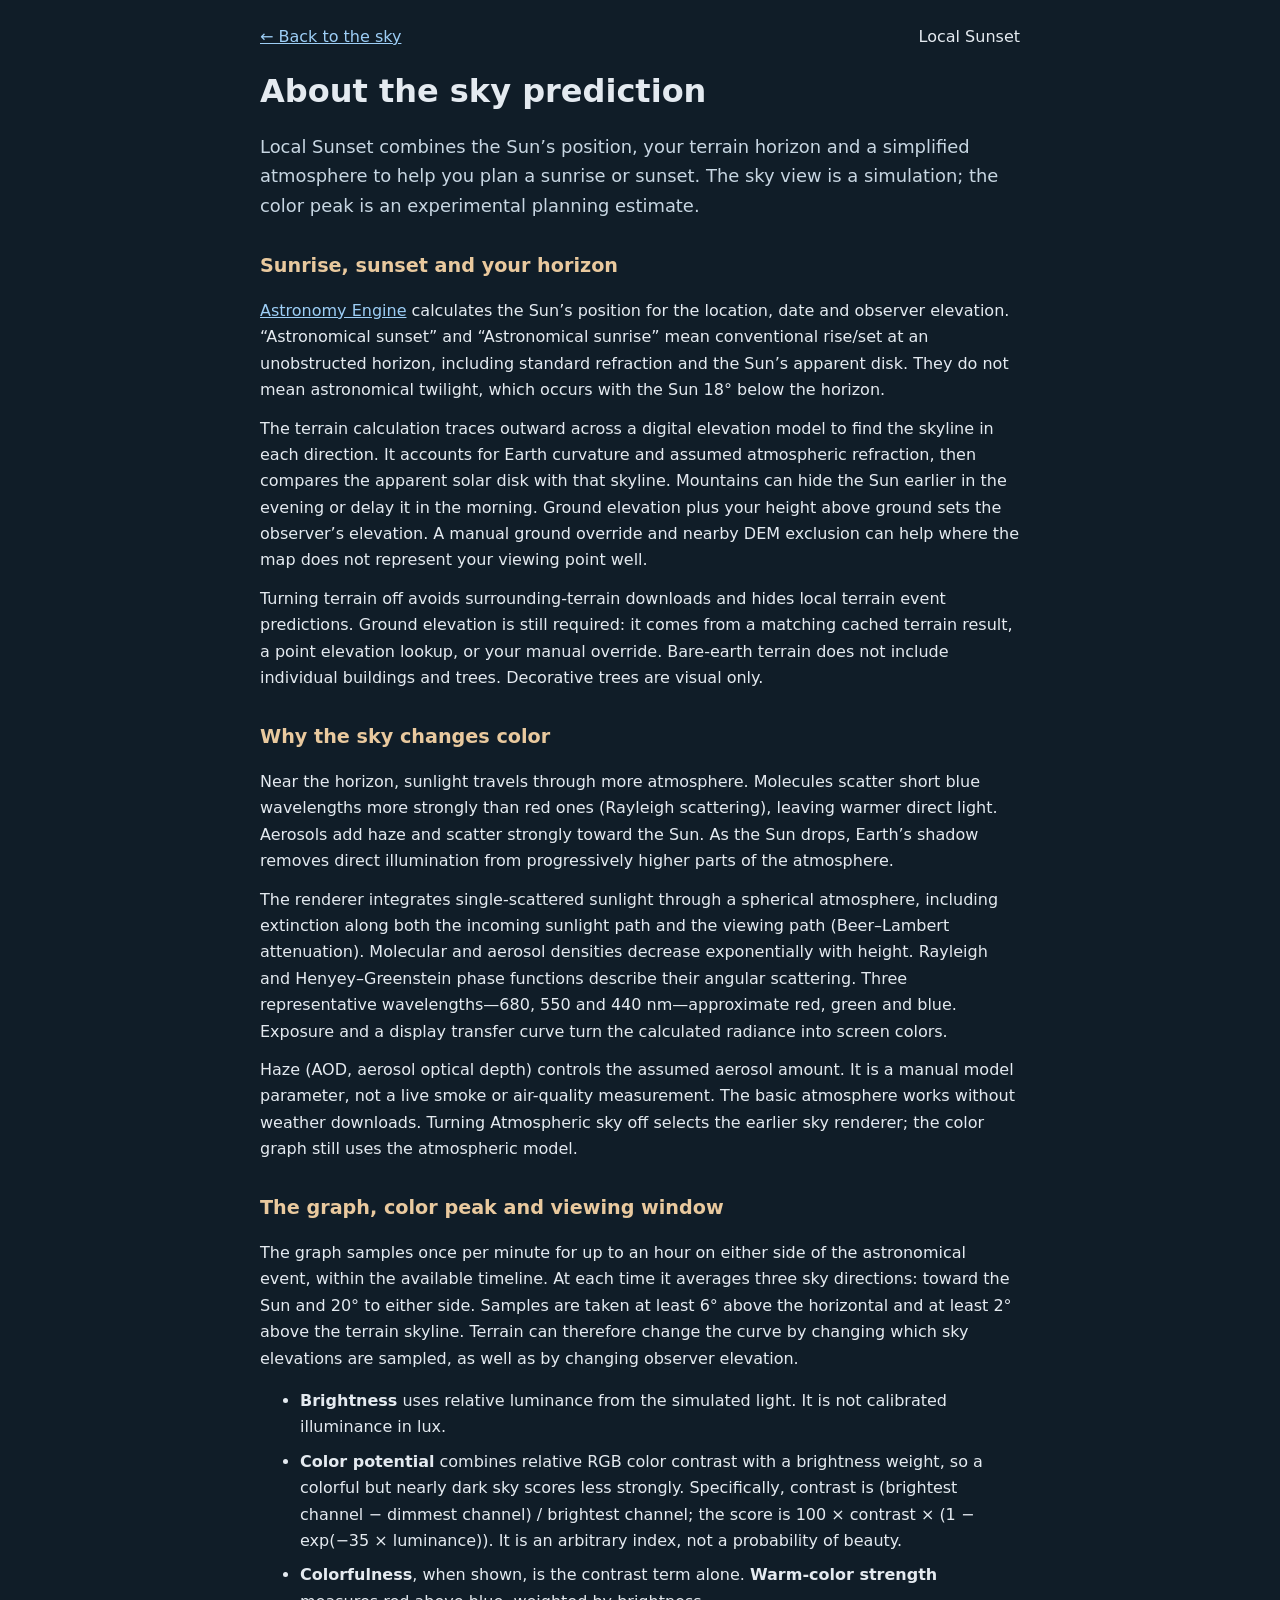
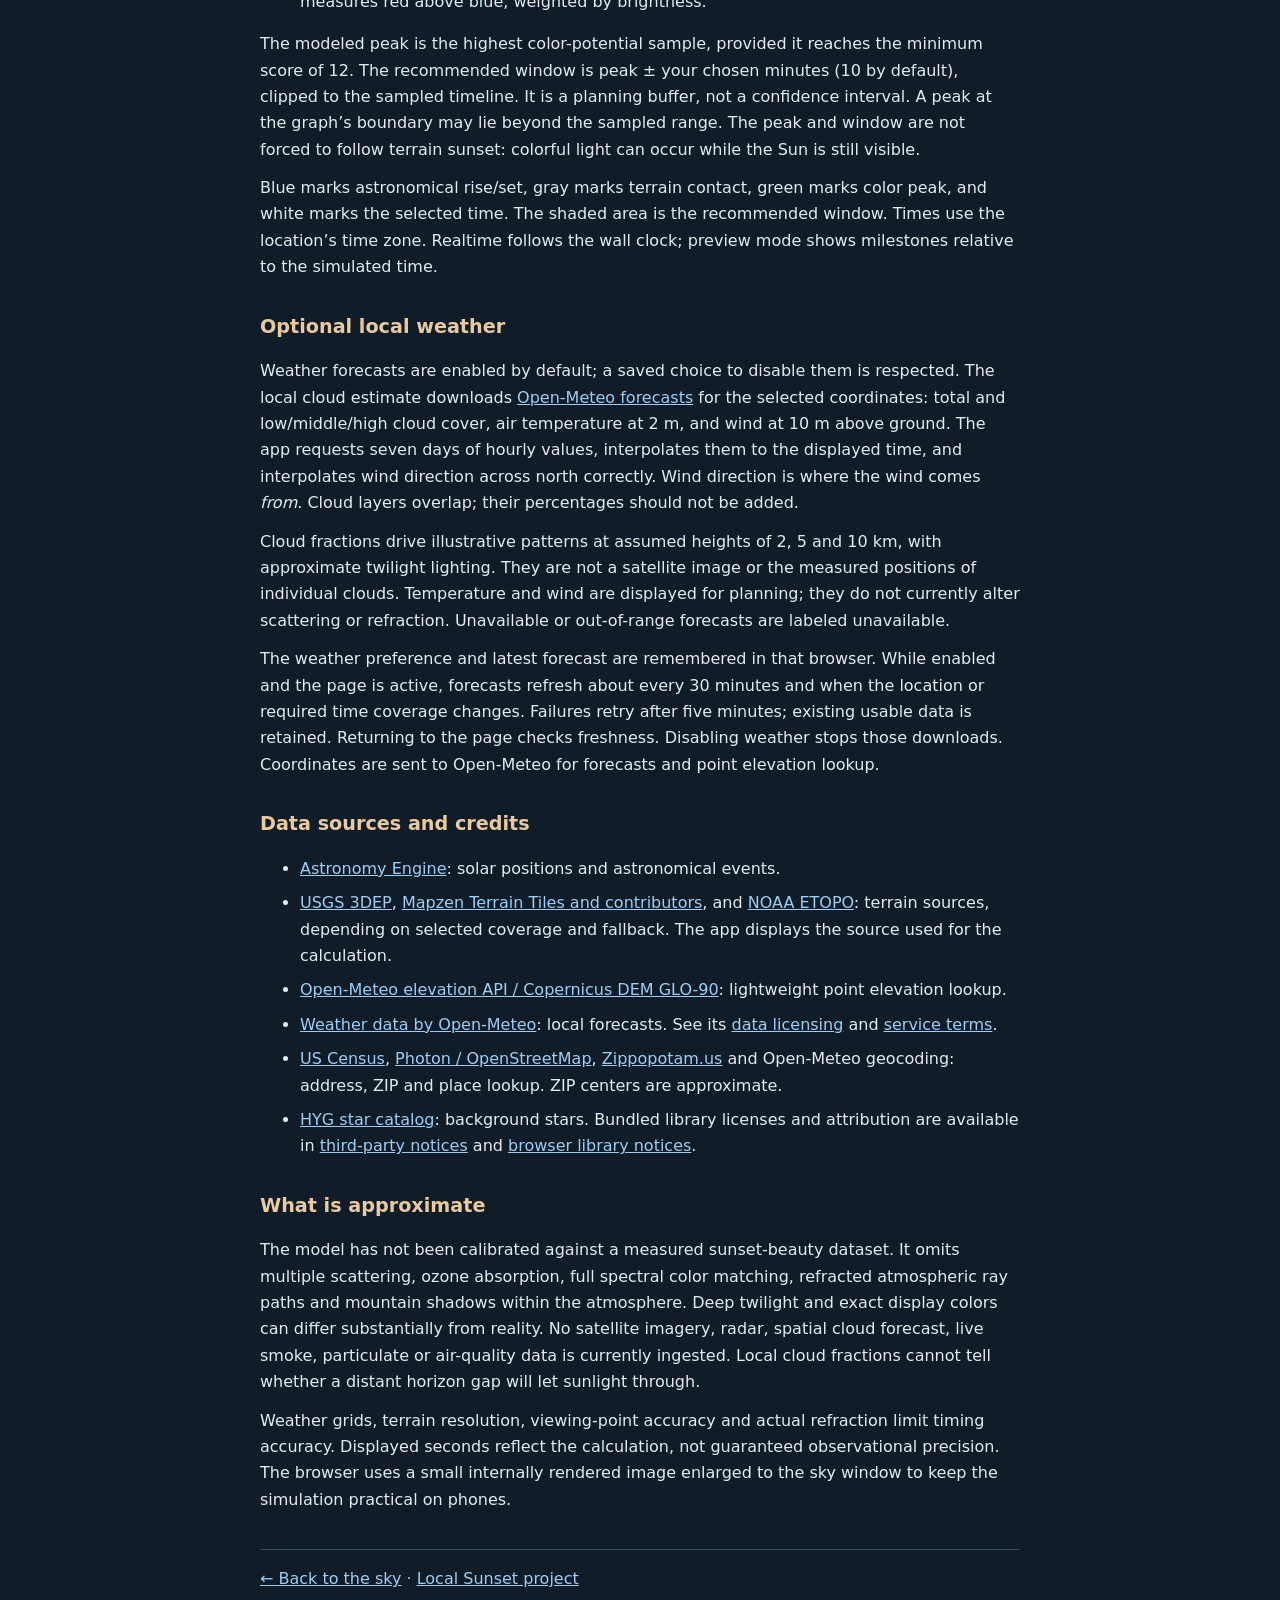
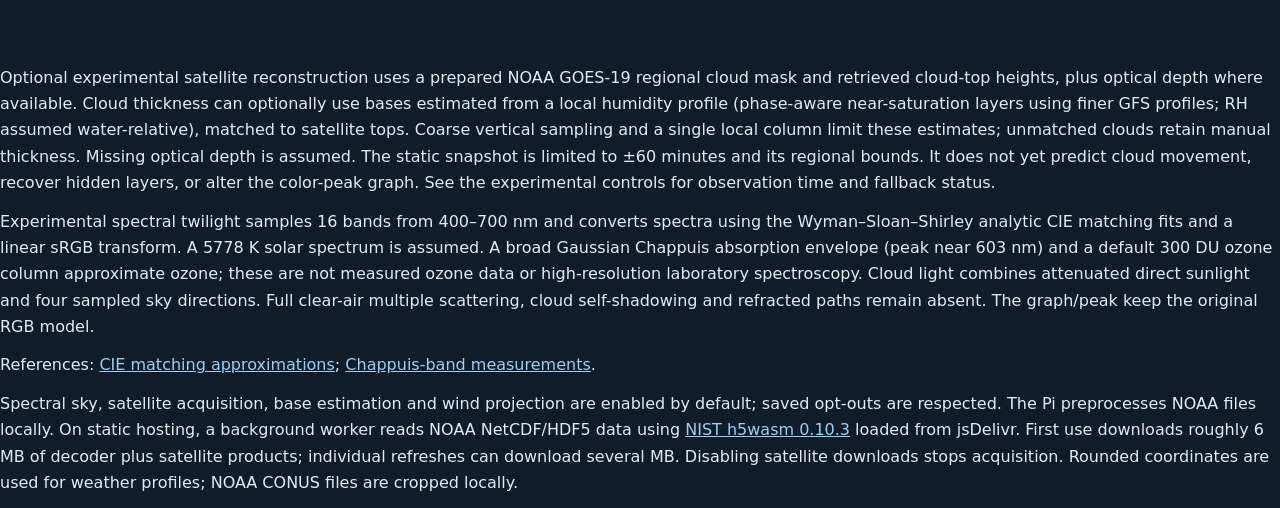
==== prototypes/atmosphere/about.html @ 061f5c93 "Enable spectral satellite sky with automatic data refresh and wind projection" ====
<!doctype html>
<html lang="en"><head><meta charset="utf-8"><meta name="viewport" content="width=device-width,initial-scale=1"><title>About · Local Sunset</title>
<style>:root{color-scheme:dark}body{margin:0;background:#101d28;color:#e4eaf0;font:16px/1.65 system-ui,sans-serif}main{max-width:760px;margin:auto;padding:24px 22px 60px}a{color:#9dcef6}h1{line-height:1.2;font-size:2rem}h2{font-size:1.2rem;margin-top:30px;color:#e9c99e}p{margin:12px 0}.intro{font-size:1.12rem;color:#c7d6e2}nav{display:flex;justify-content:space-between;gap:20px}li{margin:8px 0}code{overflow-wrap:anywhere}footer{margin-top:36px;border-top:1px solid #37505f;padding-top:16px;color:#afc1ce}</style></head>
<body><main><nav><a href="./">← Back to the sky</a><span>Local Sunset</span></nav>
<h1>About the sky prediction</h1>
<p class="intro">Local Sunset combines the Sun’s position, your terrain horizon and a simplified atmosphere to help you plan a sunrise or sunset. The sky view is a simulation; the color peak is an experimental planning estimate.</p>
<h2>Sunrise, sunset and your horizon</h2>
<p><a href="https://github.com/cosinekitty/astronomy">Astronomy Engine</a> calculates the Sun’s position for the location, date and observer elevation. “Astronomical sunset” and “Astronomical sunrise” mean conventional rise/set at an unobstructed horizon, including standard refraction and the Sun’s apparent disk. They do not mean astronomical twilight, which occurs with the Sun 18° below the horizon.</p>
<p>The terrain calculation traces outward across a digital elevation model to find the skyline in each direction. It accounts for Earth curvature and assumed atmospheric refraction, then compares the apparent solar disk with that skyline. Mountains can hide the Sun earlier in the evening or delay it in the morning. Ground elevation plus your height above ground sets the observer’s elevation. A manual ground override and nearby DEM exclusion can help where the map does not represent your viewing point well.</p>
<p>Turning terrain off avoids surrounding-terrain downloads and hides local terrain event predictions. Ground elevation is still required: it comes from a matching cached terrain result, a point elevation lookup, or your manual override. Bare-earth terrain does not include individual buildings and trees. Decorative trees are visual only.</p>
<h2>Why the sky changes color</h2>
<p>Near the horizon, sunlight travels through more atmosphere. Molecules scatter short blue wavelengths more strongly than red ones (Rayleigh scattering), leaving warmer direct light. Aerosols add haze and scatter strongly toward the Sun. As the Sun drops, Earth’s shadow removes direct illumination from progressively higher parts of the atmosphere.</p>
<p>The renderer integrates single-scattered sunlight through a spherical atmosphere, including extinction along both the incoming sunlight path and the viewing path (Beer–Lambert attenuation). Molecular and aerosol densities decrease exponentially with height. Rayleigh and Henyey–Greenstein phase functions describe their angular scattering. Three representative wavelengths—680, 550 and 440 nm—approximate red, green and blue. Exposure and a display transfer curve turn the calculated radiance into screen colors.</p>
<p>Haze (AOD, aerosol optical depth) controls the assumed aerosol amount. It is a manual model parameter, not a live smoke or air-quality measurement. The basic atmosphere works without weather downloads. Turning Atmospheric sky off selects the earlier sky renderer; the color graph still uses the atmospheric model.</p>
<h2>The graph, color peak and viewing window</h2>
<p>The graph samples once per minute for up to an hour on either side of the astronomical event, within the available timeline. At each time it averages three sky directions: toward the Sun and 20° to either side. Samples are taken at least 6° above the horizontal and at least 2° above the terrain skyline. Terrain can therefore change the curve by changing which sky elevations are sampled, as well as by changing observer elevation.</p>
<ul><li><strong>Brightness</strong> uses relative luminance from the simulated light. It is not calibrated illuminance in lux.</li><li><strong>Color potential</strong> combines relative RGB color contrast with a brightness weight, so a colorful but nearly dark sky scores less strongly. Specifically, contrast is (brightest channel − dimmest channel) / brightest channel; the score is 100 × contrast × (1 − exp(−35 × luminance)). It is an arbitrary index, not a probability of beauty.</li><li><strong>Colorfulness</strong>, when shown, is the contrast term alone. <strong>Warm-color strength</strong> measures red above blue, weighted by brightness.</li></ul>
<p>The modeled peak is the highest color-potential sample, provided it reaches the minimum score of 12. The recommended window is peak ± your chosen minutes (10 by default), clipped to the sampled timeline. It is a planning buffer, not a confidence interval. A peak at the graph’s boundary may lie beyond the sampled range. The peak and window are not forced to follow terrain sunset: colorful light can occur while the Sun is still visible.</p>
<p>Blue marks astronomical rise/set, gray marks terrain contact, green marks color peak, and white marks the selected time. The shaded area is the recommended window. Times use the location’s time zone. Realtime follows the wall clock; preview mode shows milestones relative to the simulated time.</p>
<h2>Optional local weather</h2>
<p>Weather forecasts are enabled by default; a saved choice to disable them is respected. The local cloud estimate downloads <a href="https://open-meteo.com/en/docs">Open-Meteo forecasts</a> for the selected coordinates: total and low/middle/high cloud cover, air temperature at 2 m, and wind at 10 m above ground. The app requests seven days of hourly values, interpolates them to the displayed time, and interpolates wind direction across north correctly. Wind direction is where the wind comes <em>from</em>. Cloud layers overlap; their percentages should not be added.</p>
<p>Cloud fractions drive illustrative patterns at assumed heights of 2, 5 and 10 km, with approximate twilight lighting. They are not a satellite image or the measured positions of individual clouds. Temperature and wind are displayed for planning; they do not currently alter scattering or refraction. Unavailable or out-of-range forecasts are labeled unavailable.</p>
<p>The weather preference and latest forecast are remembered in that browser. While enabled and the page is active, forecasts refresh about every 30 minutes and when the location or required time coverage changes. Failures retry after five minutes; existing usable data is retained. Returning to the page checks freshness. Disabling weather stops those downloads. Coordinates are sent to Open-Meteo for forecasts and point elevation lookup.</p>
<h2>Data sources and credits</h2>
<ul><li><a href="https://github.com/cosinekitty/astronomy">Astronomy Engine</a>: solar positions and astronomical events.</li><li><a href="https://www.usgs.gov/3d-elevation-program">USGS 3DEP</a>, <a href="https://registry.opendata.aws/terrain-tiles/">Mapzen Terrain Tiles and contributors</a>, and <a href="https://www.ncei.noaa.gov/products/etopo-global-relief-model">NOAA ETOPO</a>: terrain sources, depending on selected coverage and fallback. The app displays the source used for the calculation.</li><li><a href="https://open-meteo.com/en/docs/elevation-api">Open-Meteo elevation API / Copernicus DEM GLO-90</a>: lightweight point elevation lookup.</li><li><a href="https://open-meteo.com/">Weather data by Open-Meteo</a>: local forecasts. See its <a href="https://open-meteo.com/en/licence">data licensing</a> and <a href="https://open-meteo.com/en/terms">service terms</a>.</li><li><a href="https://geocoding.geo.census.gov/">US Census</a>, <a href="https://photon.komoot.io/">Photon / OpenStreetMap</a>, <a href="https://www.zippopotam.us/">Zippopotam.us</a> and Open-Meteo geocoding: address, ZIP and place lookup. ZIP centers are approximate.</li><li><a href="https://github.com/astronexus/HYG-Database">HYG star catalog</a>: background stars. Bundled library licenses and attribution are available in <a href="THIRD-PARTY.md">third-party notices</a> and <a href="BROWSER-THIRD-PARTY.md">browser library notices</a>.</li></ul>
<h2>What is approximate</h2>
<p>The model has not been calibrated against a measured sunset-beauty dataset. It omits multiple scattering, ozone absorption, full spectral color matching, refracted atmospheric ray paths and mountain shadows within the atmosphere. Deep twilight and exact display colors can differ substantially from reality. No satellite imagery, radar, spatial cloud forecast, live smoke, particulate or air-quality data is currently ingested. Local cloud fractions cannot tell whether a distant horizon gap will let sunlight through.</p>
<p>Weather grids, terrain resolution, viewing-point accuracy and actual refraction limit timing accuracy. Displayed seconds reflect the calculation, not guaranteed observational precision. The browser uses a small internally rendered image enlarged to the sky window to keep the simulation practical on phones.</p>
<footer><a href="./">← Back to the sky</a> · <a href="https://github.com/jon0x0/LocalSunset">Local Sunset project</a></footer>
</main><p>Optional experimental satellite reconstruction uses a prepared NOAA GOES-19 regional cloud mask and retrieved cloud-top heights, plus optical depth where available. Cloud thickness can optionally use bases estimated from a local humidity profile (phase-aware near-saturation layers using finer GFS profiles; RH assumed water-relative), matched to satellite tops. Coarse vertical sampling and a single local column limit these estimates; unmatched clouds retain manual thickness. Missing optical depth is assumed. The static snapshot is limited to ±60 minutes and its regional bounds. It does not yet predict cloud movement, recover hidden layers, or alter the color-peak graph. See the experimental controls for observation time and fallback status.</p><p>Experimental spectral twilight samples 16 bands from 400–700 nm and converts spectra using the Wyman–Sloan–Shirley analytic CIE matching fits and a linear sRGB transform. A 5778 K solar spectrum is assumed. A broad Gaussian Chappuis absorption envelope (peak near 603 nm) and a default 300 DU ozone column approximate ozone; these are not measured ozone data or high-resolution laboratory spectroscopy. Cloud light combines attenuated direct sunlight and four sampled sky directions. Full clear-air multiple scattering, cloud self-shadowing and refracted paths remain absent. The graph/peak keep the original RGB model.</p><p>References: <a href="https://jcgt.org/published/0002/02/01/">CIE matching approximations</a>; <a href="https://agupubs.onlinelibrary.wiley.com/doi/10.1029/92GL00780">Chappuis-band measurements</a>.</p><p>Spectral sky, satellite acquisition, base estimation and wind projection are enabled by default; saved opt-outs are respected. The Pi preprocesses NOAA files locally. On static hosting, a background worker reads NOAA NetCDF/HDF5 data using <a href="https://github.com/usnistgov/h5wasm">NIST h5wasm 0.10.3</a> loaded from jsDelivr. First use downloads roughly 6 MB of decoder plus satellite products; individual refreshes can download several MB. Disabling satellite downloads stops acquisition. Rounded coordinates are used for weather profiles; NOAA CONUS files are cropped locally.</p></body></html>
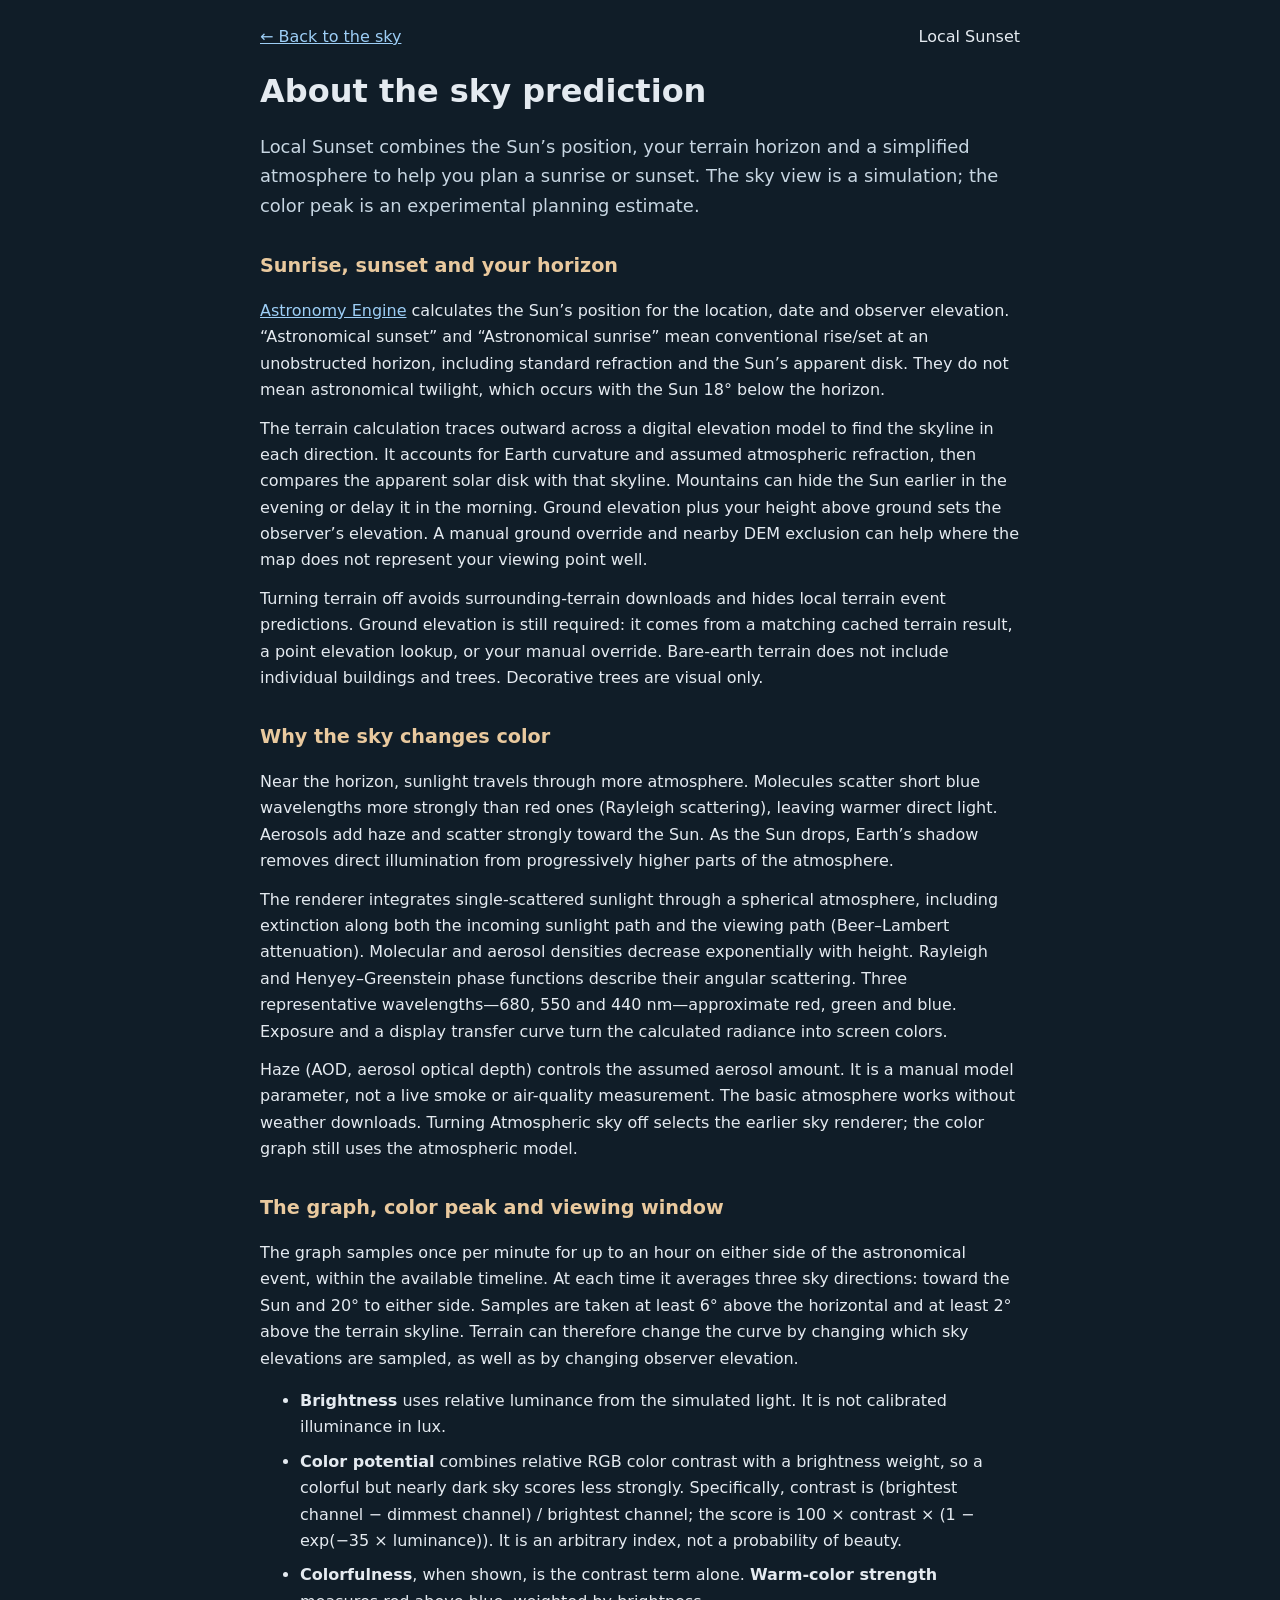
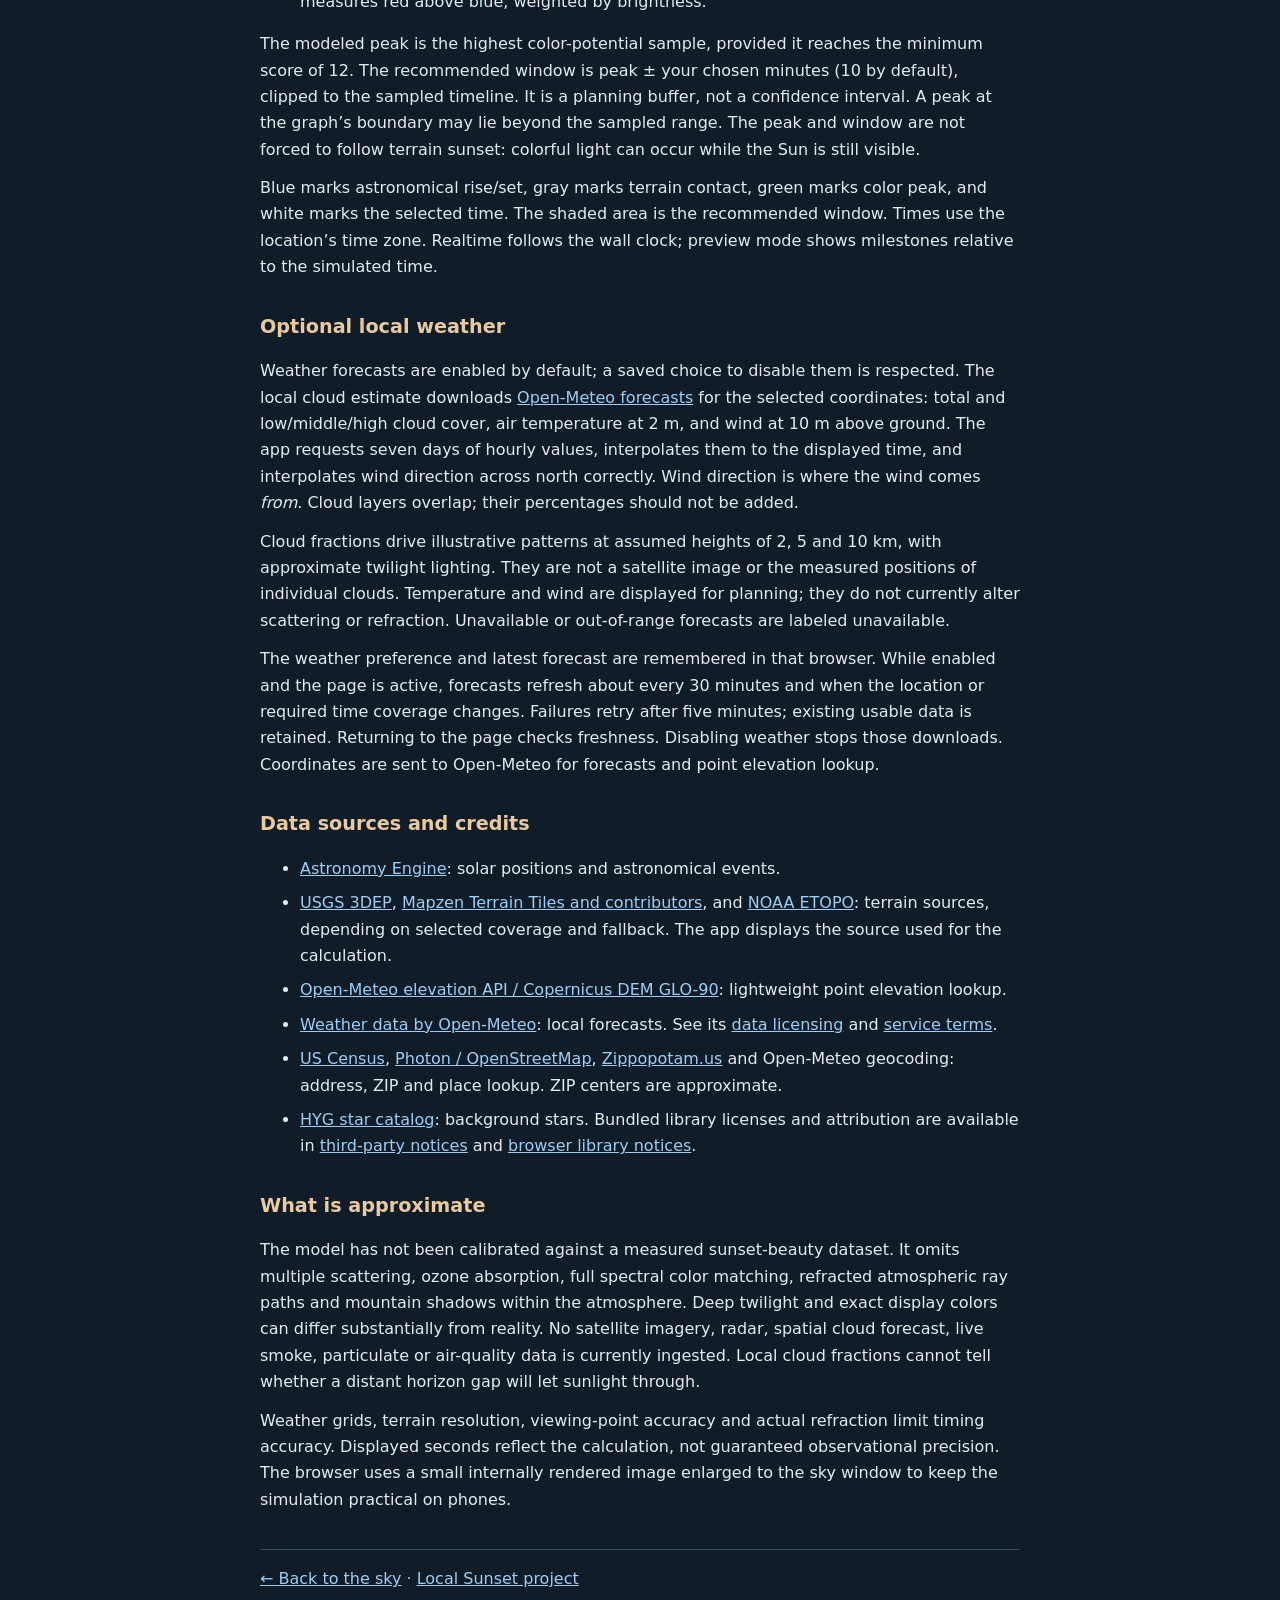
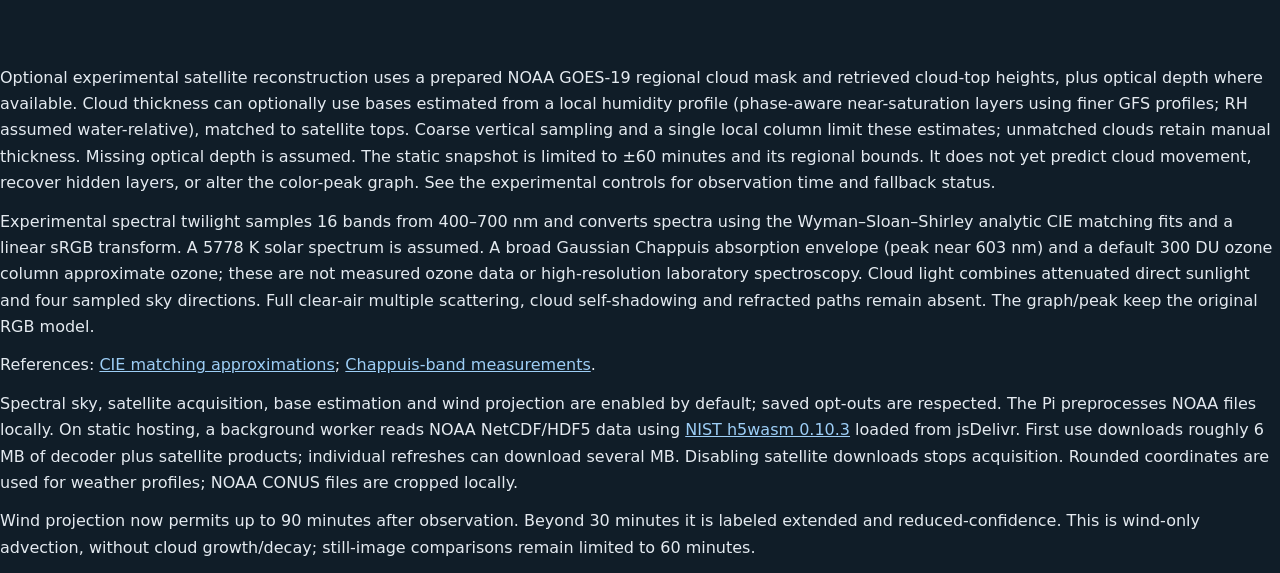
==== commit 5cfa0308: "Extend experimental satellite wind projection to 90 minutes" ====
--- a/prototypes/atmosphere/about.html
+++ b/prototypes/atmosphere/about.html
@@ -27,4 +27,4 @@
 <p>The model has not been calibrated against a measured sunset-beauty dataset. It omits multiple scattering, ozone absorption, full spectral color matching, refracted atmospheric ray paths and mountain shadows within the atmosphere. Deep twilight and exact display colors can differ substantially from reality. No satellite imagery, radar, spatial cloud forecast, live smoke, particulate or air-quality data is currently ingested. Local cloud fractions cannot tell whether a distant horizon gap will let sunlight through.</p>
 <p>Weather grids, terrain resolution, viewing-point accuracy and actual refraction limit timing accuracy. Displayed seconds reflect the calculation, not guaranteed observational precision. The browser uses a small internally rendered image enlarged to the sky window to keep the simulation practical on phones.</p>
 <footer><a href="./">← Back to the sky</a> · <a href="https://github.com/jon0x0/LocalSunset">Local Sunset project</a></footer>
-</main><p>Optional experimental satellite reconstruction uses a prepared NOAA GOES-19 regional cloud mask and retrieved cloud-top heights, plus optical depth where available. Cloud thickness can optionally use bases estimated from a local humidity profile (phase-aware near-saturation layers using finer GFS profiles; RH assumed water-relative), matched to satellite tops. Coarse vertical sampling and a single local column limit these estimates; unmatched clouds retain manual thickness. Missing optical depth is assumed. The static snapshot is limited to ±60 minutes and its regional bounds. It does not yet predict cloud movement, recover hidden layers, or alter the color-peak graph. See the experimental controls for observation time and fallback status.</p><p>Experimental spectral twilight samples 16 bands from 400–700 nm and converts spectra using the Wyman–Sloan–Shirley analytic CIE matching fits and a linear sRGB transform. A 5778 K solar spectrum is assumed. A broad Gaussian Chappuis absorption envelope (peak near 603 nm) and a default 300 DU ozone column approximate ozone; these are not measured ozone data or high-resolution laboratory spectroscopy. Cloud light combines attenuated direct sunlight and four sampled sky directions. Full clear-air multiple scattering, cloud self-shadowing and refracted paths remain absent. The graph/peak keep the original RGB model.</p><p>References: <a href="https://jcgt.org/published/0002/02/01/">CIE matching approximations</a>; <a href="https://agupubs.onlinelibrary.wiley.com/doi/10.1029/92GL00780">Chappuis-band measurements</a>.</p><p>Spectral sky, satellite acquisition, base estimation and wind projection are enabled by default; saved opt-outs are respected. The Pi preprocesses NOAA files locally. On static hosting, a background worker reads NOAA NetCDF/HDF5 data using <a href="https://github.com/usnistgov/h5wasm">NIST h5wasm 0.10.3</a> loaded from jsDelivr. First use downloads roughly 6 MB of decoder plus satellite products; individual refreshes can download several MB. Disabling satellite downloads stops acquisition. Rounded coordinates are used for weather profiles; NOAA CONUS files are cropped locally.</p></body></html>
+</main><p>Optional experimental satellite reconstruction uses a prepared NOAA GOES-19 regional cloud mask and retrieved cloud-top heights, plus optical depth where available. Cloud thickness can optionally use bases estimated from a local humidity profile (phase-aware near-saturation layers using finer GFS profiles; RH assumed water-relative), matched to satellite tops. Coarse vertical sampling and a single local column limit these estimates; unmatched clouds retain manual thickness. Missing optical depth is assumed. The static snapshot is limited to ±60 minutes and its regional bounds. It does not yet predict cloud movement, recover hidden layers, or alter the color-peak graph. See the experimental controls for observation time and fallback status.</p><p>Experimental spectral twilight samples 16 bands from 400–700 nm and converts spectra using the Wyman–Sloan–Shirley analytic CIE matching fits and a linear sRGB transform. A 5778 K solar spectrum is assumed. A broad Gaussian Chappuis absorption envelope (peak near 603 nm) and a default 300 DU ozone column approximate ozone; these are not measured ozone data or high-resolution laboratory spectroscopy. Cloud light combines attenuated direct sunlight and four sampled sky directions. Full clear-air multiple scattering, cloud self-shadowing and refracted paths remain absent. The graph/peak keep the original RGB model.</p><p>References: <a href="https://jcgt.org/published/0002/02/01/">CIE matching approximations</a>; <a href="https://agupubs.onlinelibrary.wiley.com/doi/10.1029/92GL00780">Chappuis-band measurements</a>.</p><p>Spectral sky, satellite acquisition, base estimation and wind projection are enabled by default; saved opt-outs are respected. The Pi preprocesses NOAA files locally. On static hosting, a background worker reads NOAA NetCDF/HDF5 data using <a href="https://github.com/usnistgov/h5wasm">NIST h5wasm 0.10.3</a> loaded from jsDelivr. First use downloads roughly 6 MB of decoder plus satellite products; individual refreshes can download several MB. Disabling satellite downloads stops acquisition. Rounded coordinates are used for weather profiles; NOAA CONUS files are cropped locally.</p><p>Wind projection now permits up to 90 minutes after observation. Beyond 30 minutes it is labeled extended and reduced-confidence. This is wind-only advection, without cloud growth/decay; still-image comparisons remain limited to 60 minutes.</p></body></html>
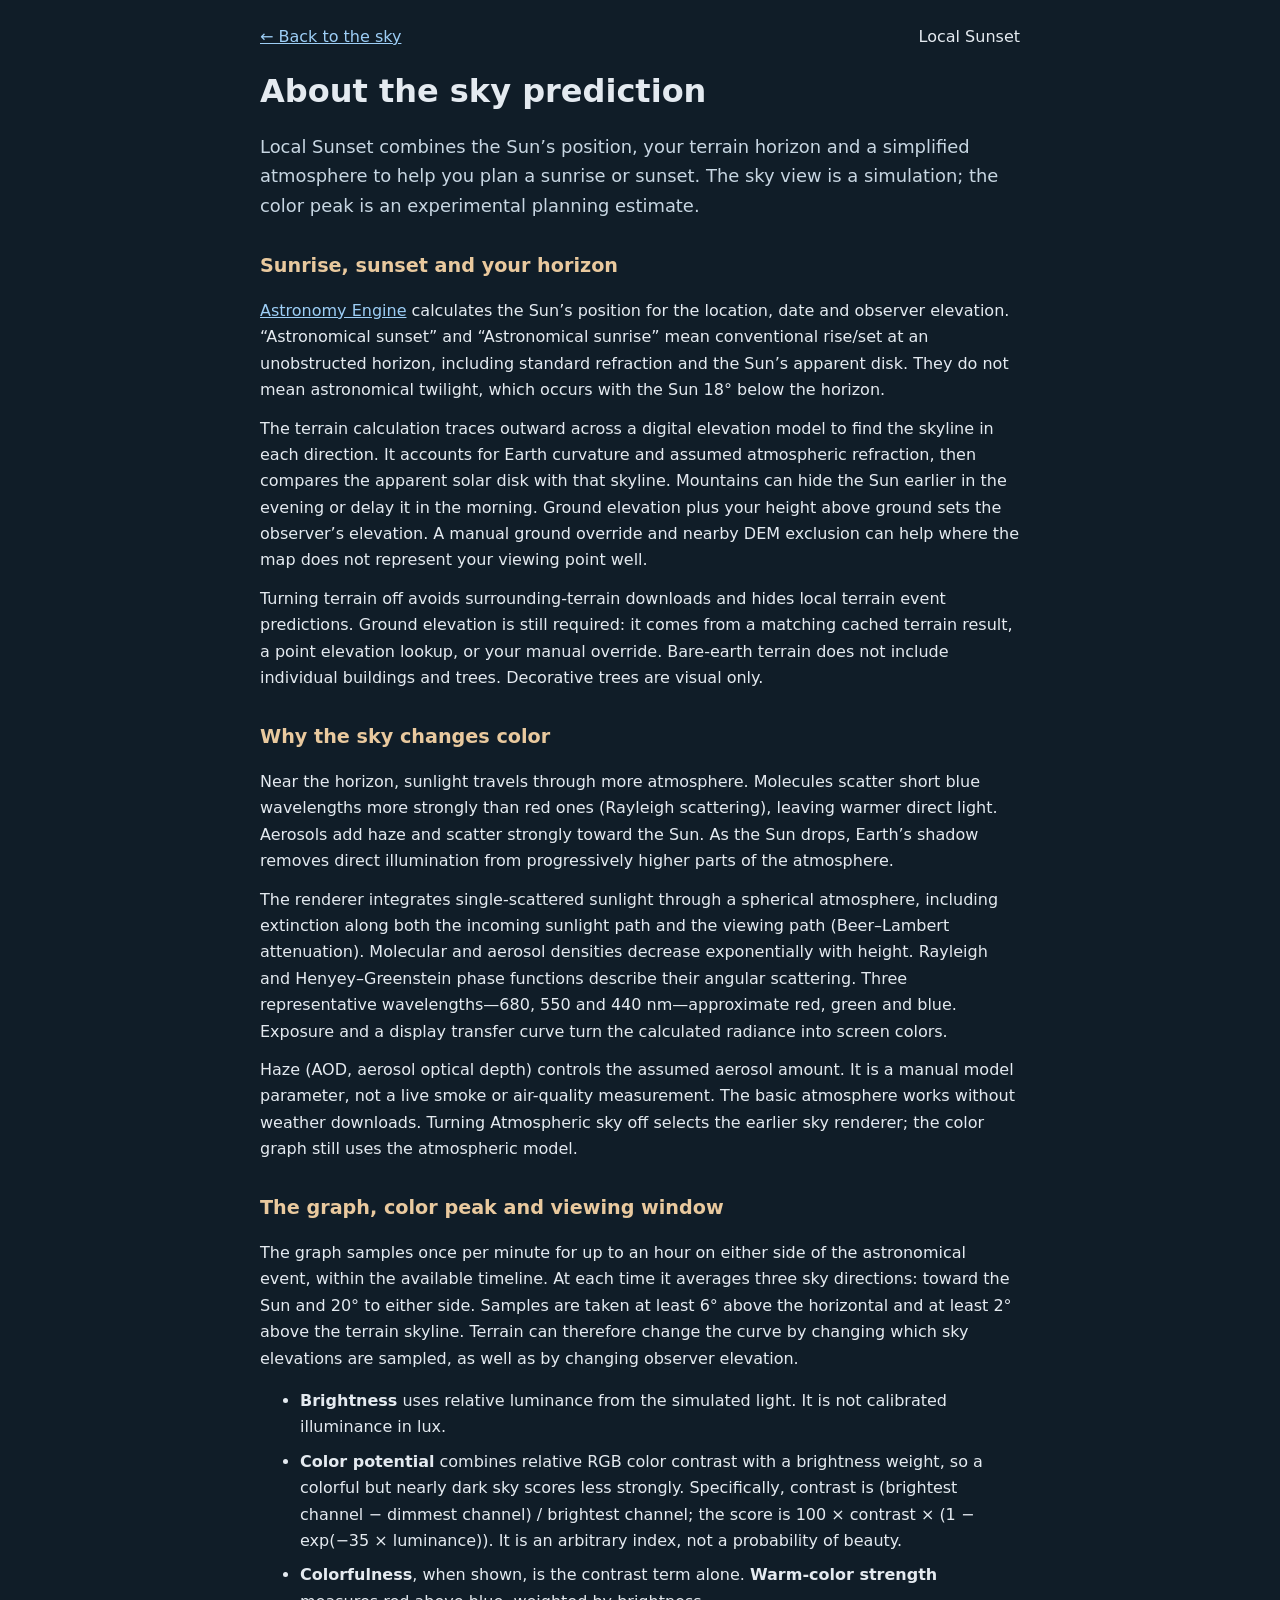
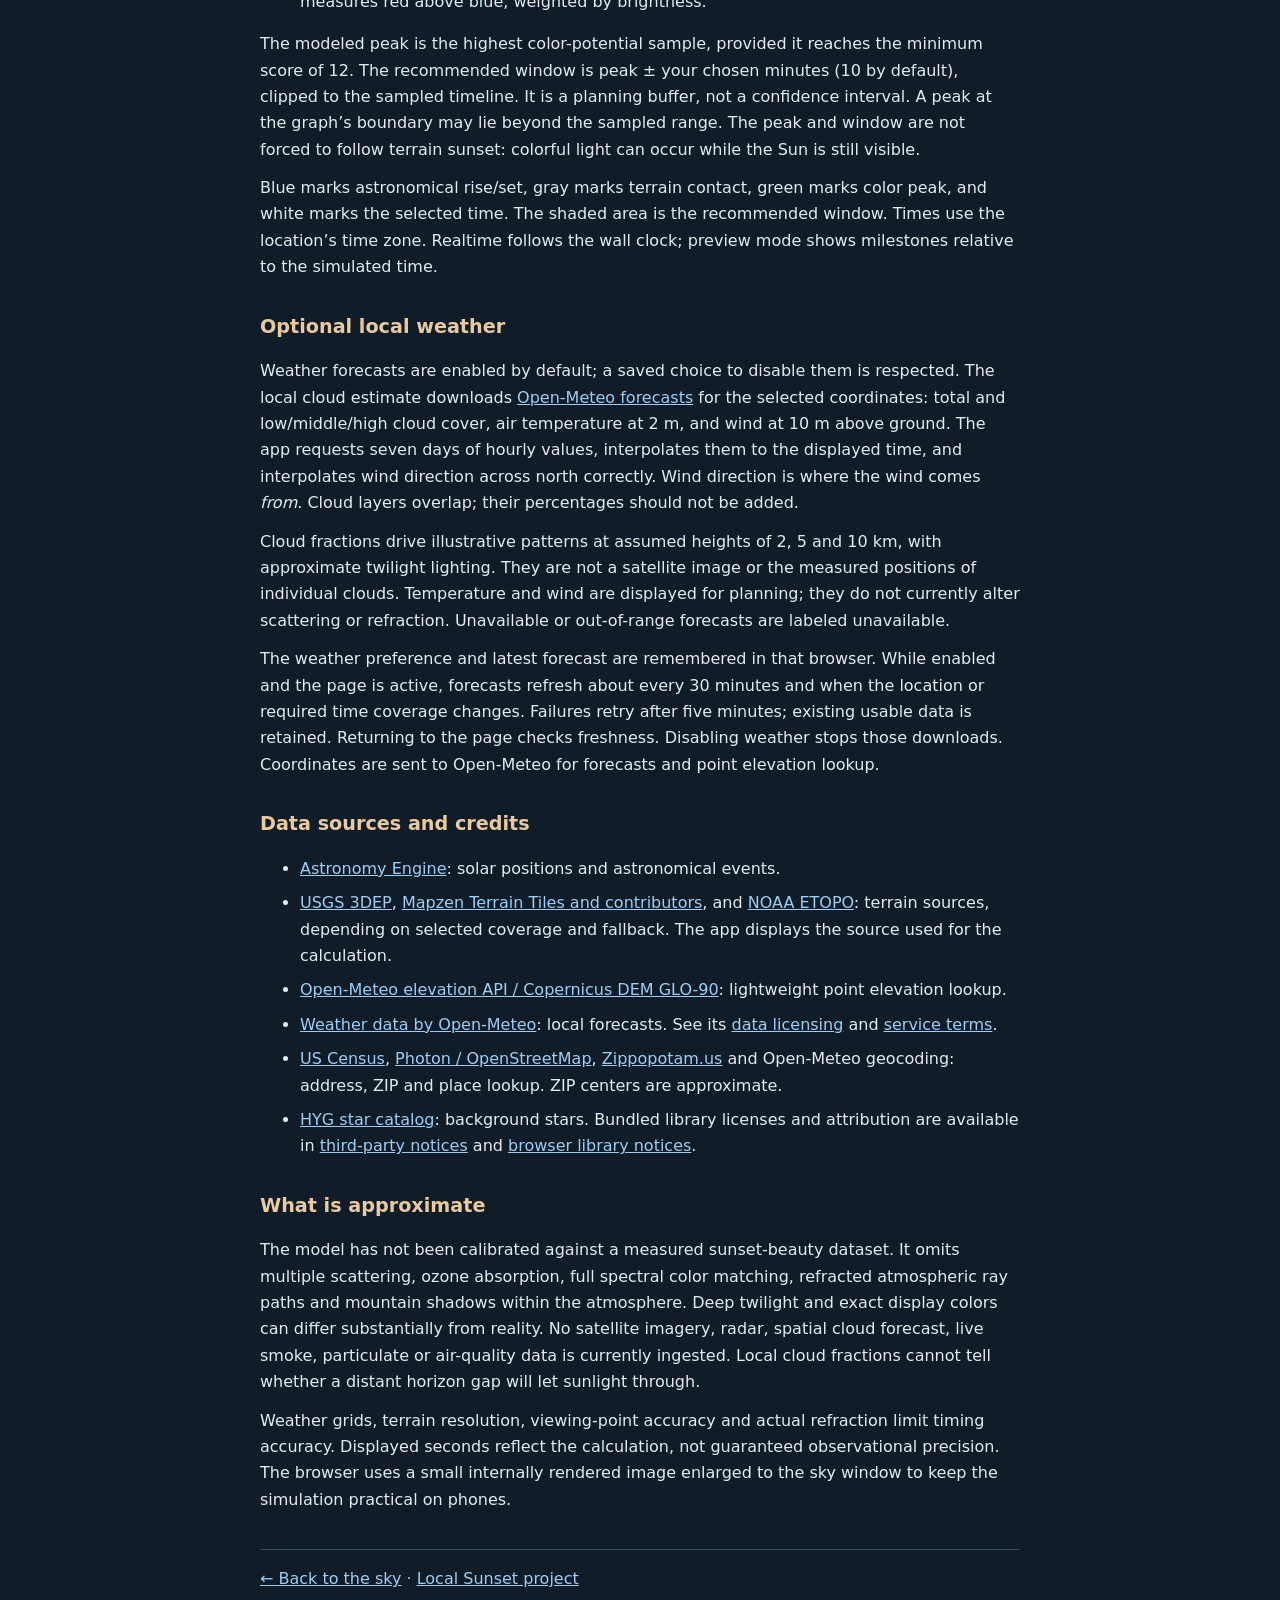
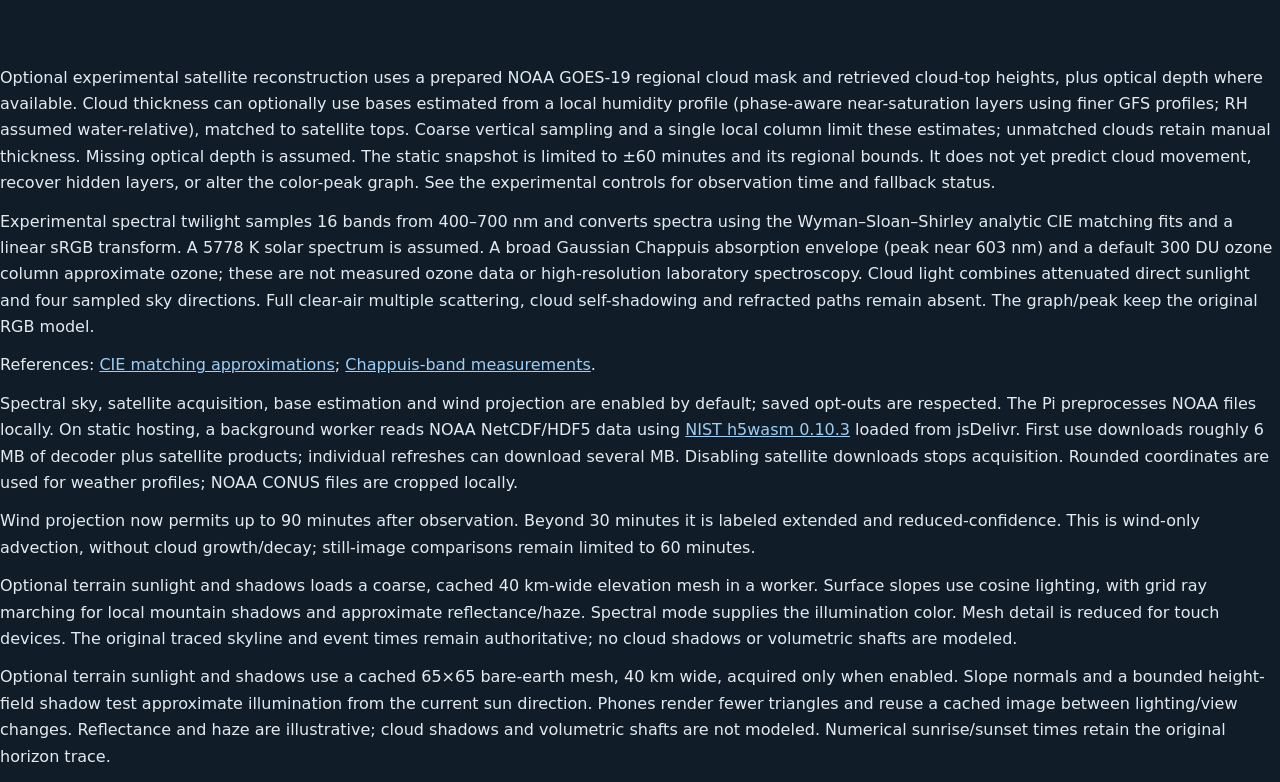
==== commit e65e5de7: "Enable terrain sunlight and shadows alongside default sky and cloud effects" ====
--- a/prototypes/atmosphere/about.html
+++ b/prototypes/atmosphere/about.html
@@ -27,4 +27,4 @@
 <p>The model has not been calibrated against a measured sunset-beauty dataset. It omits multiple scattering, ozone absorption, full spectral color matching, refracted atmospheric ray paths and mountain shadows within the atmosphere. Deep twilight and exact display colors can differ substantially from reality. No satellite imagery, radar, spatial cloud forecast, live smoke, particulate or air-quality data is currently ingested. Local cloud fractions cannot tell whether a distant horizon gap will let sunlight through.</p>
 <p>Weather grids, terrain resolution, viewing-point accuracy and actual refraction limit timing accuracy. Displayed seconds reflect the calculation, not guaranteed observational precision. The browser uses a small internally rendered image enlarged to the sky window to keep the simulation practical on phones.</p>
 <footer><a href="./">← Back to the sky</a> · <a href="https://github.com/jon0x0/LocalSunset">Local Sunset project</a></footer>
-</main><p>Optional experimental satellite reconstruction uses a prepared NOAA GOES-19 regional cloud mask and retrieved cloud-top heights, plus optical depth where available. Cloud thickness can optionally use bases estimated from a local humidity profile (phase-aware near-saturation layers using finer GFS profiles; RH assumed water-relative), matched to satellite tops. Coarse vertical sampling and a single local column limit these estimates; unmatched clouds retain manual thickness. Missing optical depth is assumed. The static snapshot is limited to ±60 minutes and its regional bounds. It does not yet predict cloud movement, recover hidden layers, or alter the color-peak graph. See the experimental controls for observation time and fallback status.</p><p>Experimental spectral twilight samples 16 bands from 400–700 nm and converts spectra using the Wyman–Sloan–Shirley analytic CIE matching fits and a linear sRGB transform. A 5778 K solar spectrum is assumed. A broad Gaussian Chappuis absorption envelope (peak near 603 nm) and a default 300 DU ozone column approximate ozone; these are not measured ozone data or high-resolution laboratory spectroscopy. Cloud light combines attenuated direct sunlight and four sampled sky directions. Full clear-air multiple scattering, cloud self-shadowing and refracted paths remain absent. The graph/peak keep the original RGB model.</p><p>References: <a href="https://jcgt.org/published/0002/02/01/">CIE matching approximations</a>; <a href="https://agupubs.onlinelibrary.wiley.com/doi/10.1029/92GL00780">Chappuis-band measurements</a>.</p><p>Spectral sky, satellite acquisition, base estimation and wind projection are enabled by default; saved opt-outs are respected. The Pi preprocesses NOAA files locally. On static hosting, a background worker reads NOAA NetCDF/HDF5 data using <a href="https://github.com/usnistgov/h5wasm">NIST h5wasm 0.10.3</a> loaded from jsDelivr. First use downloads roughly 6 MB of decoder plus satellite products; individual refreshes can download several MB. Disabling satellite downloads stops acquisition. Rounded coordinates are used for weather profiles; NOAA CONUS files are cropped locally.</p><p>Wind projection now permits up to 90 minutes after observation. Beyond 30 minutes it is labeled extended and reduced-confidence. This is wind-only advection, without cloud growth/decay; still-image comparisons remain limited to 60 minutes.</p></body></html>
+</main><p>Optional experimental satellite reconstruction uses a prepared NOAA GOES-19 regional cloud mask and retrieved cloud-top heights, plus optical depth where available. Cloud thickness can optionally use bases estimated from a local humidity profile (phase-aware near-saturation layers using finer GFS profiles; RH assumed water-relative), matched to satellite tops. Coarse vertical sampling and a single local column limit these estimates; unmatched clouds retain manual thickness. Missing optical depth is assumed. The static snapshot is limited to ±60 minutes and its regional bounds. It does not yet predict cloud movement, recover hidden layers, or alter the color-peak graph. See the experimental controls for observation time and fallback status.</p><p>Experimental spectral twilight samples 16 bands from 400–700 nm and converts spectra using the Wyman–Sloan–Shirley analytic CIE matching fits and a linear sRGB transform. A 5778 K solar spectrum is assumed. A broad Gaussian Chappuis absorption envelope (peak near 603 nm) and a default 300 DU ozone column approximate ozone; these are not measured ozone data or high-resolution laboratory spectroscopy. Cloud light combines attenuated direct sunlight and four sampled sky directions. Full clear-air multiple scattering, cloud self-shadowing and refracted paths remain absent. The graph/peak keep the original RGB model.</p><p>References: <a href="https://jcgt.org/published/0002/02/01/">CIE matching approximations</a>; <a href="https://agupubs.onlinelibrary.wiley.com/doi/10.1029/92GL00780">Chappuis-band measurements</a>.</p><p>Spectral sky, satellite acquisition, base estimation and wind projection are enabled by default; saved opt-outs are respected. The Pi preprocesses NOAA files locally. On static hosting, a background worker reads NOAA NetCDF/HDF5 data using <a href="https://github.com/usnistgov/h5wasm">NIST h5wasm 0.10.3</a> loaded from jsDelivr. First use downloads roughly 6 MB of decoder plus satellite products; individual refreshes can download several MB. Disabling satellite downloads stops acquisition. Rounded coordinates are used for weather profiles; NOAA CONUS files are cropped locally.</p><p>Wind projection now permits up to 90 minutes after observation. Beyond 30 minutes it is labeled extended and reduced-confidence. This is wind-only advection, without cloud growth/decay; still-image comparisons remain limited to 60 minutes.</p><p>Optional terrain sunlight and shadows loads a coarse, cached 40 km-wide elevation mesh in a worker. Surface slopes use cosine lighting, with grid ray marching for local mountain shadows and approximate reflectance/haze. Spectral mode supplies the illumination color. Mesh detail is reduced for touch devices. The original traced skyline and event times remain authoritative; no cloud shadows or volumetric shafts are modeled.</p><p>Optional terrain sunlight and shadows use a cached 65×65 bare-earth mesh, 40 km wide, acquired only when enabled. Slope normals and a bounded height-field shadow test approximate illumination from the current sun direction. Phones render fewer triangles and reuse a cached image between lighting/view changes. Reflectance and haze are illustrative; cloud shadows and volumetric shafts are not modeled. Numerical sunrise/sunset times retain the original horizon trace.</p></body></html>
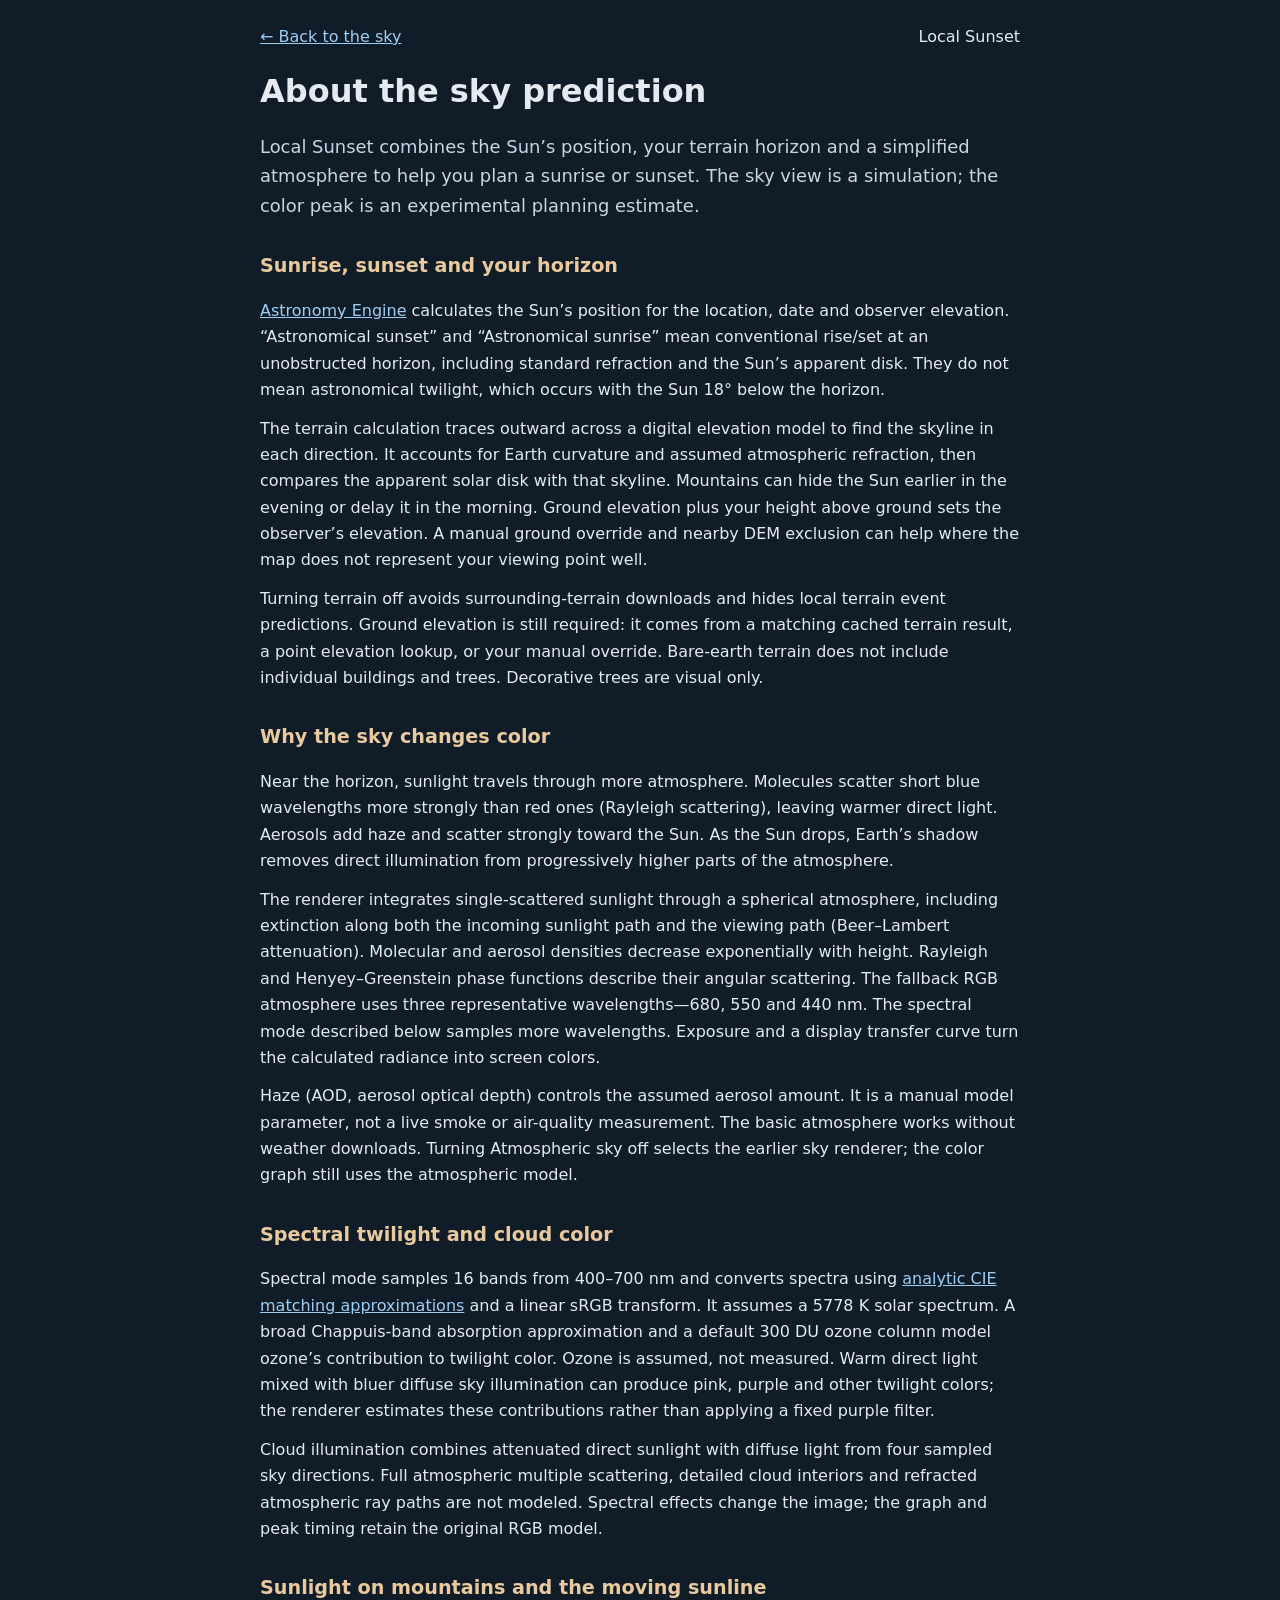
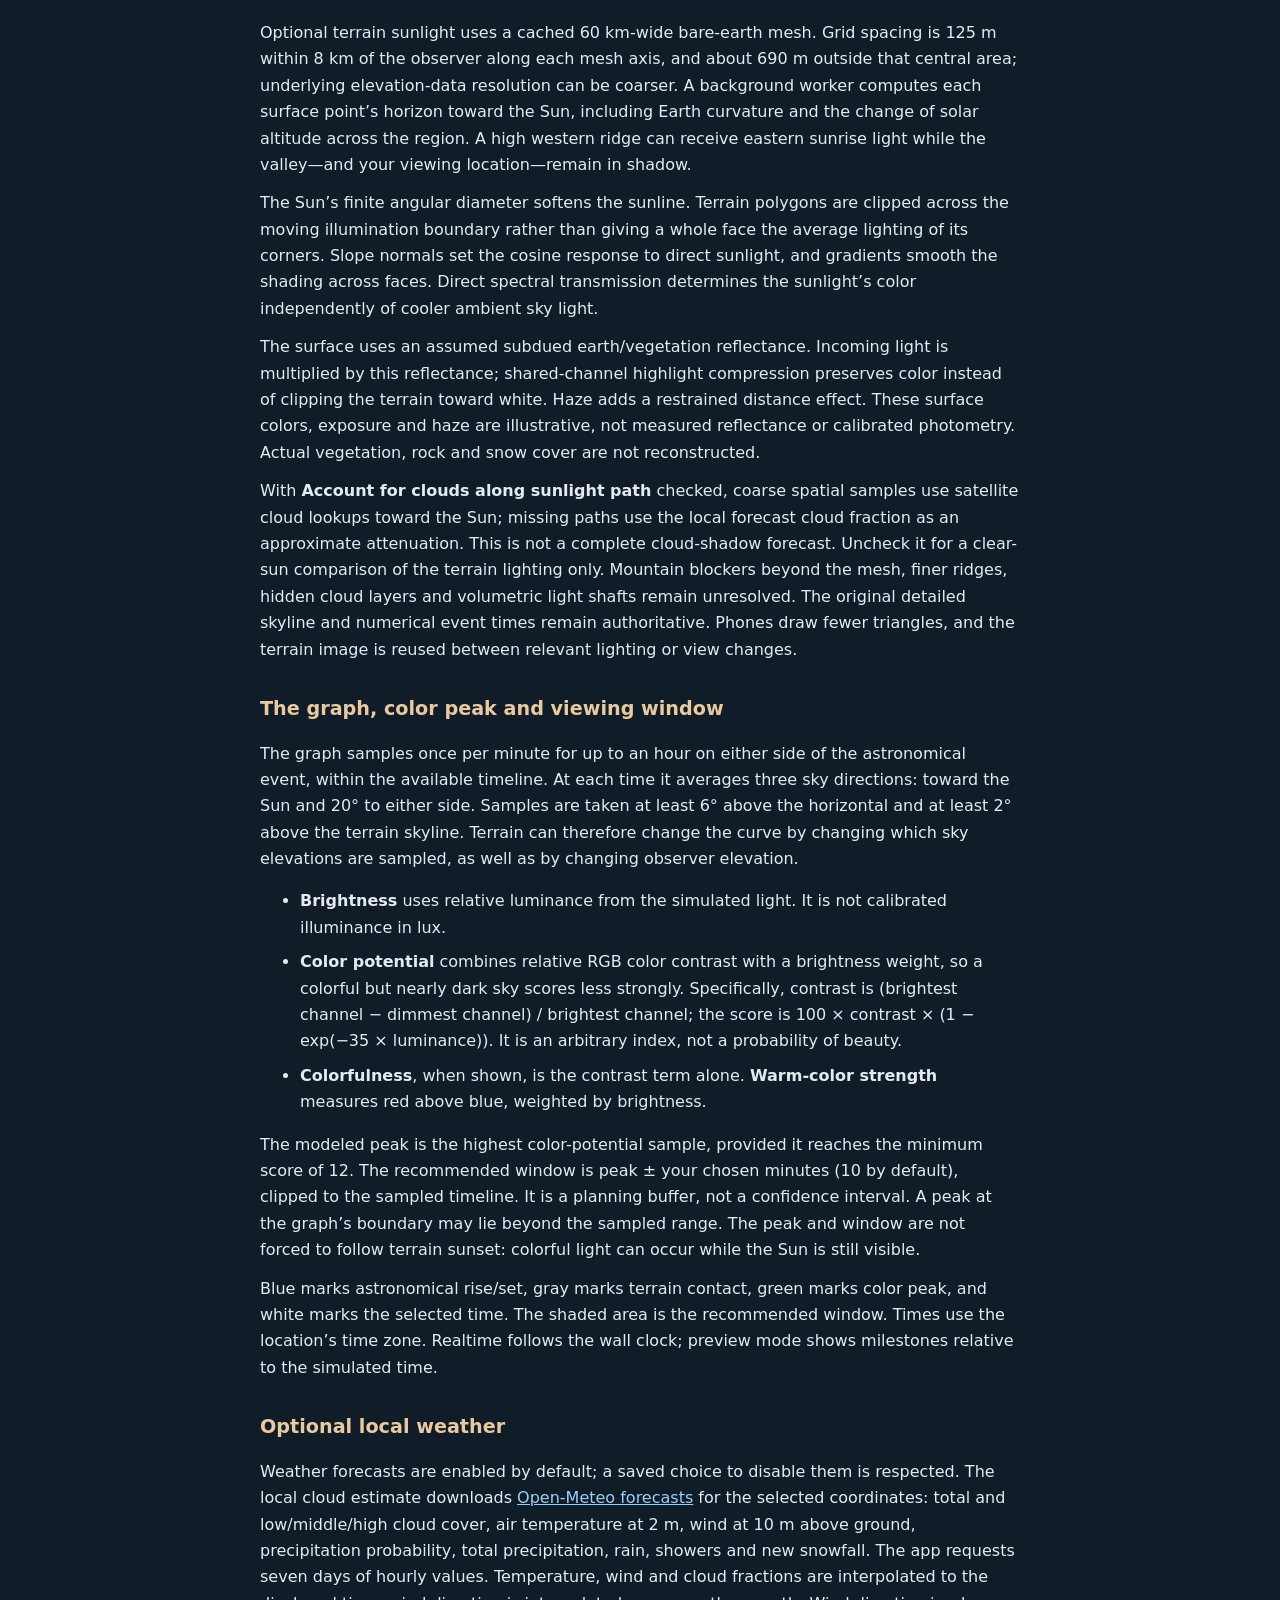
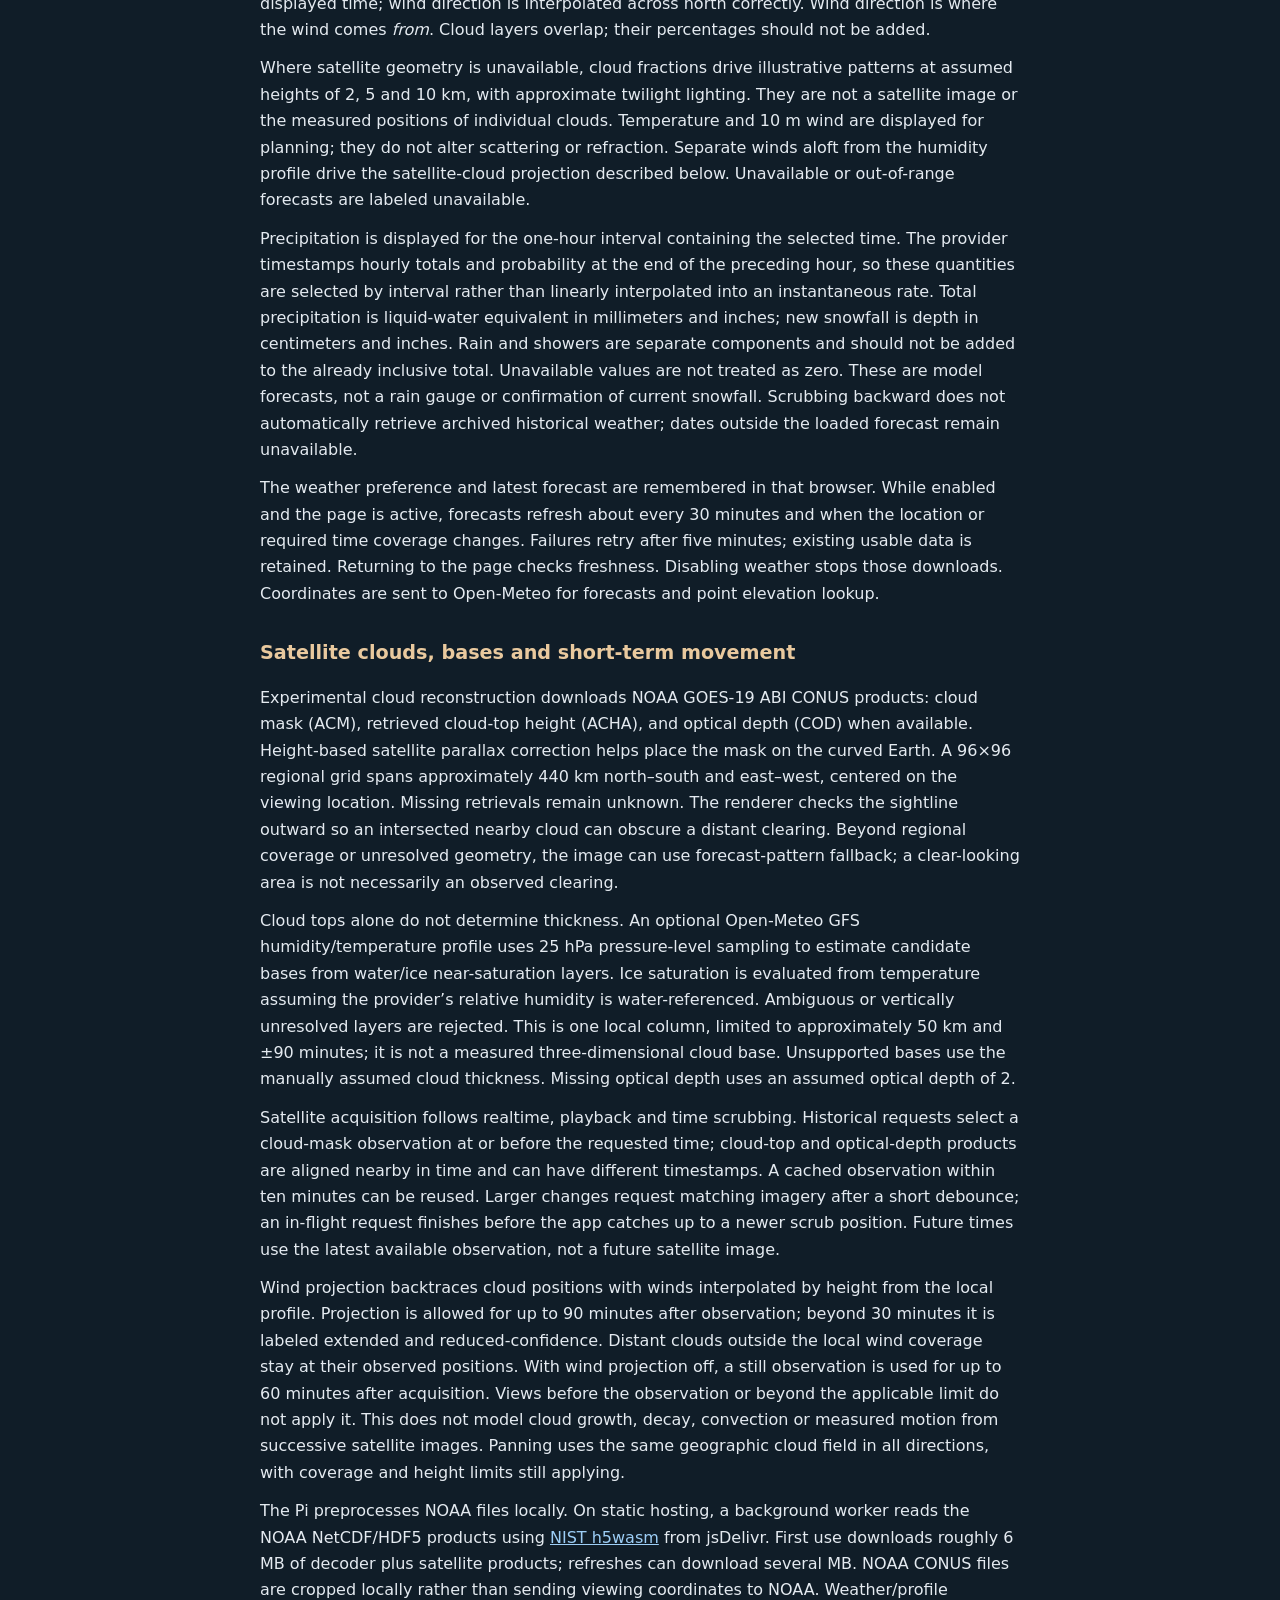
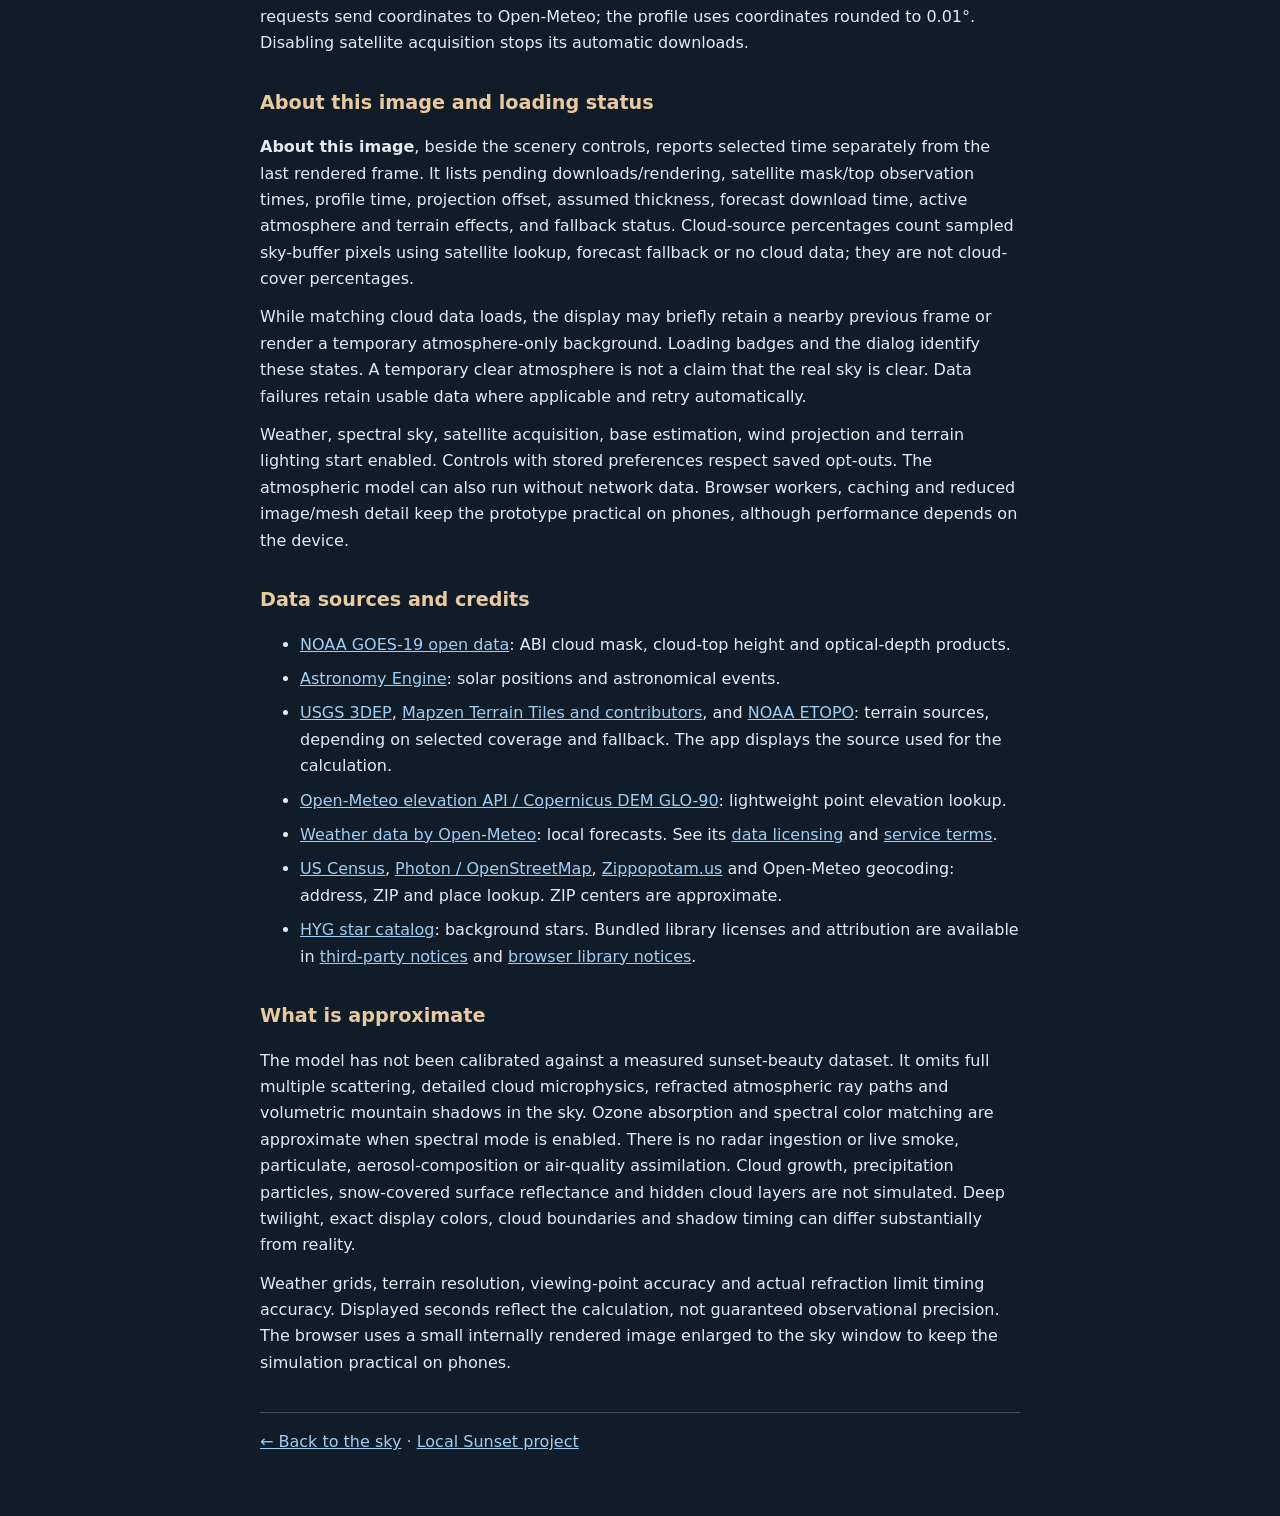
==== commit 192ac0b2: "Model moving terrain sunlines and reflected sunlight; refresh About documentation" ====
--- a/prototypes/atmosphere/about.html
+++ b/prototypes/atmosphere/about.html
@@ -10,21 +10,40 @@
 <p>Turning terrain off avoids surrounding-terrain downloads and hides local terrain event predictions. Ground elevation is still required: it comes from a matching cached terrain result, a point elevation lookup, or your manual override. Bare-earth terrain does not include individual buildings and trees. Decorative trees are visual only.</p>
 <h2>Why the sky changes color</h2>
 <p>Near the horizon, sunlight travels through more atmosphere. Molecules scatter short blue wavelengths more strongly than red ones (Rayleigh scattering), leaving warmer direct light. Aerosols add haze and scatter strongly toward the Sun. As the Sun drops, Earth’s shadow removes direct illumination from progressively higher parts of the atmosphere.</p>
-<p>The renderer integrates single-scattered sunlight through a spherical atmosphere, including extinction along both the incoming sunlight path and the viewing path (Beer–Lambert attenuation). Molecular and aerosol densities decrease exponentially with height. Rayleigh and Henyey–Greenstein phase functions describe their angular scattering. Three representative wavelengths—680, 550 and 440 nm—approximate red, green and blue. Exposure and a display transfer curve turn the calculated radiance into screen colors.</p>
+<p>The renderer integrates single-scattered sunlight through a spherical atmosphere, including extinction along both the incoming sunlight path and the viewing path (Beer–Lambert attenuation). Molecular and aerosol densities decrease exponentially with height. Rayleigh and Henyey–Greenstein phase functions describe their angular scattering. The fallback RGB atmosphere uses three representative wavelengths—680, 550 and 440 nm. The spectral mode described below samples more wavelengths. Exposure and a display transfer curve turn the calculated radiance into screen colors.</p>
 <p>Haze (AOD, aerosol optical depth) controls the assumed aerosol amount. It is a manual model parameter, not a live smoke or air-quality measurement. The basic atmosphere works without weather downloads. Turning Atmospheric sky off selects the earlier sky renderer; the color graph still uses the atmospheric model.</p>
+<h2>Spectral twilight and cloud color</h2>
+<p>Spectral mode samples 16 bands from 400–700 nm and converts spectra using <a href="https://jcgt.org/published/0002/02/01/">analytic CIE matching approximations</a> and a linear sRGB transform. It assumes a 5778 K solar spectrum. A broad Chappuis-band absorption approximation and a default 300 DU ozone column model ozone’s contribution to twilight color. Ozone is assumed, not measured. Warm direct light mixed with bluer diffuse sky illumination can produce pink, purple and other twilight colors; the renderer estimates these contributions rather than applying a fixed purple filter.</p>
+<p>Cloud illumination combines attenuated direct sunlight with diffuse light from four sampled sky directions. Full atmospheric multiple scattering, detailed cloud interiors and refracted atmospheric ray paths are not modeled. Spectral effects change the image; the graph and peak timing retain the original RGB model.</p>
+<h2>Sunlight on mountains and the moving sunline</h2>
+<p>Optional terrain sunlight uses a cached 60 km-wide bare-earth mesh. Grid spacing is 125 m within 8 km of the observer along each mesh axis, and about 690 m outside that central area; underlying elevation-data resolution can be coarser. A background worker computes each surface point’s horizon toward the Sun, including Earth curvature and the change of solar altitude across the region. A high western ridge can receive eastern sunrise light while the valley—and your viewing location—remain in shadow.</p>
+<p>The Sun’s finite angular diameter softens the sunline. Terrain polygons are clipped across the moving illumination boundary rather than giving a whole face the average lighting of its corners. Slope normals set the cosine response to direct sunlight, and gradients smooth the shading across faces. Direct spectral transmission determines the sunlight’s color independently of cooler ambient sky light.</p>
+<p>The surface uses an assumed subdued earth/vegetation reflectance. Incoming light is multiplied by this reflectance; shared-channel highlight compression preserves color instead of clipping the terrain toward white. Haze adds a restrained distance effect. These surface colors, exposure and haze are illustrative, not measured reflectance or calibrated photometry. Actual vegetation, rock and snow cover are not reconstructed.</p>
+<p>With <strong>Account for clouds along sunlight path</strong> checked, coarse spatial samples use satellite cloud lookups toward the Sun; missing paths use the local forecast cloud fraction as an approximate attenuation. This is not a complete cloud-shadow forecast. Uncheck it for a clear-sun comparison of the terrain lighting only. Mountain blockers beyond the mesh, finer ridges, hidden cloud layers and volumetric light shafts remain unresolved. The original detailed skyline and numerical event times remain authoritative. Phones draw fewer triangles, and the terrain image is reused between relevant lighting or view changes.</p>
 <h2>The graph, color peak and viewing window</h2>
 <p>The graph samples once per minute for up to an hour on either side of the astronomical event, within the available timeline. At each time it averages three sky directions: toward the Sun and 20° to either side. Samples are taken at least 6° above the horizontal and at least 2° above the terrain skyline. Terrain can therefore change the curve by changing which sky elevations are sampled, as well as by changing observer elevation.</p>
 <ul><li><strong>Brightness</strong> uses relative luminance from the simulated light. It is not calibrated illuminance in lux.</li><li><strong>Color potential</strong> combines relative RGB color contrast with a brightness weight, so a colorful but nearly dark sky scores less strongly. Specifically, contrast is (brightest channel − dimmest channel) / brightest channel; the score is 100 × contrast × (1 − exp(−35 × luminance)). It is an arbitrary index, not a probability of beauty.</li><li><strong>Colorfulness</strong>, when shown, is the contrast term alone. <strong>Warm-color strength</strong> measures red above blue, weighted by brightness.</li></ul>
 <p>The modeled peak is the highest color-potential sample, provided it reaches the minimum score of 12. The recommended window is peak ± your chosen minutes (10 by default), clipped to the sampled timeline. It is a planning buffer, not a confidence interval. A peak at the graph’s boundary may lie beyond the sampled range. The peak and window are not forced to follow terrain sunset: colorful light can occur while the Sun is still visible.</p>
 <p>Blue marks astronomical rise/set, gray marks terrain contact, green marks color peak, and white marks the selected time. The shaded area is the recommended window. Times use the location’s time zone. Realtime follows the wall clock; preview mode shows milestones relative to the simulated time.</p>
 <h2>Optional local weather</h2>
-<p>Weather forecasts are enabled by default; a saved choice to disable them is respected. The local cloud estimate downloads <a href="https://open-meteo.com/en/docs">Open-Meteo forecasts</a> for the selected coordinates: total and low/middle/high cloud cover, air temperature at 2 m, and wind at 10 m above ground. The app requests seven days of hourly values, interpolates them to the displayed time, and interpolates wind direction across north correctly. Wind direction is where the wind comes <em>from</em>. Cloud layers overlap; their percentages should not be added.</p>
-<p>Cloud fractions drive illustrative patterns at assumed heights of 2, 5 and 10 km, with approximate twilight lighting. They are not a satellite image or the measured positions of individual clouds. Temperature and wind are displayed for planning; they do not currently alter scattering or refraction. Unavailable or out-of-range forecasts are labeled unavailable.</p>
+<p>Weather forecasts are enabled by default; a saved choice to disable them is respected. The local cloud estimate downloads <a href="https://open-meteo.com/en/docs">Open-Meteo forecasts</a> for the selected coordinates: total and low/middle/high cloud cover, air temperature at 2 m, wind at 10 m above ground, precipitation probability, total precipitation, rain, showers and new snowfall. The app requests seven days of hourly values. Temperature, wind and cloud fractions are interpolated to the displayed time; wind direction is interpolated across north correctly. Wind direction is where the wind comes <em>from</em>. Cloud layers overlap; their percentages should not be added.</p>
+<p>Where satellite geometry is unavailable, cloud fractions drive illustrative patterns at assumed heights of 2, 5 and 10 km, with approximate twilight lighting. They are not a satellite image or the measured positions of individual clouds. Temperature and 10 m wind are displayed for planning; they do not alter scattering or refraction. Separate winds aloft from the humidity profile drive the satellite-cloud projection described below. Unavailable or out-of-range forecasts are labeled unavailable.</p>
+<p>Precipitation is displayed for the one-hour interval containing the selected time. The provider timestamps hourly totals and probability at the end of the preceding hour, so these quantities are selected by interval rather than linearly interpolated into an instantaneous rate. Total precipitation is liquid-water equivalent in millimeters and inches; new snowfall is depth in centimeters and inches. Rain and showers are separate components and should not be added to the already inclusive total. Unavailable values are not treated as zero. These are model forecasts, not a rain gauge or confirmation of current snowfall. Scrubbing backward does not automatically retrieve archived historical weather; dates outside the loaded forecast remain unavailable.</p>
 <p>The weather preference and latest forecast are remembered in that browser. While enabled and the page is active, forecasts refresh about every 30 minutes and when the location or required time coverage changes. Failures retry after five minutes; existing usable data is retained. Returning to the page checks freshness. Disabling weather stops those downloads. Coordinates are sent to Open-Meteo for forecasts and point elevation lookup.</p>
+<h2>Satellite clouds, bases and short-term movement</h2>
+<p>Experimental cloud reconstruction downloads NOAA GOES-19 ABI CONUS products: cloud mask (ACM), retrieved cloud-top height (ACHA), and optical depth (COD) when available. Height-based satellite parallax correction helps place the mask on the curved Earth. A 96×96 regional grid spans approximately 440 km north–south and east–west, centered on the viewing location. Missing retrievals remain unknown. The renderer checks the sightline outward so an intersected nearby cloud can obscure a distant clearing. Beyond regional coverage or unresolved geometry, the image can use forecast-pattern fallback; a clear-looking area is not necessarily an observed clearing.</p>
+<p>Cloud tops alone do not determine thickness. An optional Open-Meteo GFS humidity/temperature profile uses 25 hPa pressure-level sampling to estimate candidate bases from water/ice near-saturation layers. Ice saturation is evaluated from temperature assuming the provider’s relative humidity is water-referenced. Ambiguous or vertically unresolved layers are rejected. This is one local column, limited to approximately 50 km and ±90 minutes; it is not a measured three-dimensional cloud base. Unsupported bases use the manually assumed cloud thickness. Missing optical depth uses an assumed optical depth of 2.</p>
+<p>Satellite acquisition follows realtime, playback and time scrubbing. Historical requests select a cloud-mask observation at or before the requested time; cloud-top and optical-depth products are aligned nearby in time and can have different timestamps. A cached observation within ten minutes can be reused. Larger changes request matching imagery after a short debounce; an in-flight request finishes before the app catches up to a newer scrub position. Future times use the latest available observation, not a future satellite image.</p>
+<p>Wind projection backtraces cloud positions with winds interpolated by height from the local profile. Projection is allowed for up to 90 minutes after observation; beyond 30 minutes it is labeled extended and reduced-confidence. Distant clouds outside the local wind coverage stay at their observed positions. With wind projection off, a still observation is used for up to 60 minutes after acquisition. Views before the observation or beyond the applicable limit do not apply it. This does not model cloud growth, decay, convection or measured motion from successive satellite images. Panning uses the same geographic cloud field in all directions, with coverage and height limits still applying.</p>
+<p>The Pi preprocesses NOAA files locally. On static hosting, a background worker reads the NOAA NetCDF/HDF5 products using <a href="https://github.com/usnistgov/h5wasm">NIST h5wasm</a> from jsDelivr. First use downloads roughly 6 MB of decoder plus satellite products; refreshes can download several MB. NOAA CONUS files are cropped locally rather than sending viewing coordinates to NOAA. Weather/profile requests send coordinates to Open-Meteo; the profile uses coordinates rounded to 0.01°. Disabling satellite acquisition stops its automatic downloads.</p>
+<h2>About this image and loading status</h2>
+<p><strong>About this image</strong>, beside the scenery controls, reports selected time separately from the last rendered frame. It lists pending downloads/rendering, satellite mask/top observation times, profile time, projection offset, assumed thickness, forecast download time, active atmosphere and terrain effects, and fallback status. Cloud-source percentages count sampled sky-buffer pixels using satellite lookup, forecast fallback or no cloud data; they are not cloud-cover percentages.</p>
+<p>While matching cloud data loads, the display may briefly retain a nearby previous frame or render a temporary atmosphere-only background. Loading badges and the dialog identify these states. A temporary clear atmosphere is not a claim that the real sky is clear. Data failures retain usable data where applicable and retry automatically.</p>
+<p>Weather, spectral sky, satellite acquisition, base estimation, wind projection and terrain lighting start enabled. Controls with stored preferences respect saved opt-outs. The atmospheric model can also run without network data. Browser workers, caching and reduced image/mesh detail keep the prototype practical on phones, although performance depends on the device.</p>
 <h2>Data sources and credits</h2>
-<ul><li><a href="https://github.com/cosinekitty/astronomy">Astronomy Engine</a>: solar positions and astronomical events.</li><li><a href="https://www.usgs.gov/3d-elevation-program">USGS 3DEP</a>, <a href="https://registry.opendata.aws/terrain-tiles/">Mapzen Terrain Tiles and contributors</a>, and <a href="https://www.ncei.noaa.gov/products/etopo-global-relief-model">NOAA ETOPO</a>: terrain sources, depending on selected coverage and fallback. The app displays the source used for the calculation.</li><li><a href="https://open-meteo.com/en/docs/elevation-api">Open-Meteo elevation API / Copernicus DEM GLO-90</a>: lightweight point elevation lookup.</li><li><a href="https://open-meteo.com/">Weather data by Open-Meteo</a>: local forecasts. See its <a href="https://open-meteo.com/en/licence">data licensing</a> and <a href="https://open-meteo.com/en/terms">service terms</a>.</li><li><a href="https://geocoding.geo.census.gov/">US Census</a>, <a href="https://photon.komoot.io/">Photon / OpenStreetMap</a>, <a href="https://www.zippopotam.us/">Zippopotam.us</a> and Open-Meteo geocoding: address, ZIP and place lookup. ZIP centers are approximate.</li><li><a href="https://github.com/astronexus/HYG-Database">HYG star catalog</a>: background stars. Bundled library licenses and attribution are available in <a href="THIRD-PARTY.md">third-party notices</a> and <a href="BROWSER-THIRD-PARTY.md">browser library notices</a>.</li></ul>
+<ul><li><a href="https://noaa-goes19.s3.amazonaws.com/">NOAA GOES-19 open data</a>: ABI cloud mask, cloud-top height and optical-depth products.</li><li><a href="https://github.com/cosinekitty/astronomy">Astronomy Engine</a>: solar positions and astronomical events.</li><li><a href="https://www.usgs.gov/3d-elevation-program">USGS 3DEP</a>, <a href="https://registry.opendata.aws/terrain-tiles/">Mapzen Terrain Tiles and contributors</a>, and <a href="https://www.ncei.noaa.gov/products/etopo-global-relief-model">NOAA ETOPO</a>: terrain sources, depending on selected coverage and fallback. The app displays the source used for the calculation.</li><li><a href="https://open-meteo.com/en/docs/elevation-api">Open-Meteo elevation API / Copernicus DEM GLO-90</a>: lightweight point elevation lookup.</li><li><a href="https://open-meteo.com/">Weather data by Open-Meteo</a>: local forecasts. See its <a href="https://open-meteo.com/en/licence">data licensing</a> and <a href="https://open-meteo.com/en/terms">service terms</a>.</li><li><a href="https://geocoding.geo.census.gov/">US Census</a>, <a href="https://photon.komoot.io/">Photon / OpenStreetMap</a>, <a href="https://www.zippopotam.us/">Zippopotam.us</a> and Open-Meteo geocoding: address, ZIP and place lookup. ZIP centers are approximate.</li><li><a href="https://github.com/astronexus/HYG-Database">HYG star catalog</a>: background stars. Bundled library licenses and attribution are available in <a href="THIRD-PARTY.md">third-party notices</a> and <a href="BROWSER-THIRD-PARTY.md">browser library notices</a>.</li></ul>
 <h2>What is approximate</h2>
-<p>The model has not been calibrated against a measured sunset-beauty dataset. It omits multiple scattering, ozone absorption, full spectral color matching, refracted atmospheric ray paths and mountain shadows within the atmosphere. Deep twilight and exact display colors can differ substantially from reality. No satellite imagery, radar, spatial cloud forecast, live smoke, particulate or air-quality data is currently ingested. Local cloud fractions cannot tell whether a distant horizon gap will let sunlight through.</p>
+<p>The model has not been calibrated against a measured sunset-beauty dataset. It omits full multiple scattering, detailed cloud microphysics, refracted atmospheric ray paths and volumetric mountain shadows in the sky. Ozone absorption and spectral color matching are approximate when spectral mode is enabled. There is no radar ingestion or live smoke, particulate, aerosol-composition or air-quality assimilation. Cloud growth, precipitation particles, snow-covered surface reflectance and hidden cloud layers are not simulated. Deep twilight, exact display colors, cloud boundaries and shadow timing can differ substantially from reality.</p>
 <p>Weather grids, terrain resolution, viewing-point accuracy and actual refraction limit timing accuracy. Displayed seconds reflect the calculation, not guaranteed observational precision. The browser uses a small internally rendered image enlarged to the sky window to keep the simulation practical on phones.</p>
 <footer><a href="./">← Back to the sky</a> · <a href="https://github.com/jon0x0/LocalSunset">Local Sunset project</a></footer>
-</main><p>Optional experimental satellite reconstruction uses a prepared NOAA GOES-19 regional cloud mask and retrieved cloud-top heights, plus optical depth where available. Cloud thickness can optionally use bases estimated from a local humidity profile (phase-aware near-saturation layers using finer GFS profiles; RH assumed water-relative), matched to satellite tops. Coarse vertical sampling and a single local column limit these estimates; unmatched clouds retain manual thickness. Missing optical depth is assumed. The static snapshot is limited to ±60 minutes and its regional bounds. It does not yet predict cloud movement, recover hidden layers, or alter the color-peak graph. See the experimental controls for observation time and fallback status.</p><p>Experimental spectral twilight samples 16 bands from 400–700 nm and converts spectra using the Wyman–Sloan–Shirley analytic CIE matching fits and a linear sRGB transform. A 5778 K solar spectrum is assumed. A broad Gaussian Chappuis absorption envelope (peak near 603 nm) and a default 300 DU ozone column approximate ozone; these are not measured ozone data or high-resolution laboratory spectroscopy. Cloud light combines attenuated direct sunlight and four sampled sky directions. Full clear-air multiple scattering, cloud self-shadowing and refracted paths remain absent. The graph/peak keep the original RGB model.</p><p>References: <a href="https://jcgt.org/published/0002/02/01/">CIE matching approximations</a>; <a href="https://agupubs.onlinelibrary.wiley.com/doi/10.1029/92GL00780">Chappuis-band measurements</a>.</p><p>Spectral sky, satellite acquisition, base estimation and wind projection are enabled by default; saved opt-outs are respected. The Pi preprocesses NOAA files locally. On static hosting, a background worker reads NOAA NetCDF/HDF5 data using <a href="https://github.com/usnistgov/h5wasm">NIST h5wasm 0.10.3</a> loaded from jsDelivr. First use downloads roughly 6 MB of decoder plus satellite products; individual refreshes can download several MB. Disabling satellite downloads stops acquisition. Rounded coordinates are used for weather profiles; NOAA CONUS files are cropped locally.</p><p>Wind projection now permits up to 90 minutes after observation. Beyond 30 minutes it is labeled extended and reduced-confidence. This is wind-only advection, without cloud growth/decay; still-image comparisons remain limited to 60 minutes.</p><p>Optional terrain sunlight and shadows loads a coarse, cached 40 km-wide elevation mesh in a worker. Surface slopes use cosine lighting, with grid ray marching for local mountain shadows and approximate reflectance/haze. Spectral mode supplies the illumination color. Mesh detail is reduced for touch devices. The original traced skyline and event times remain authoritative; no cloud shadows or volumetric shafts are modeled.</p><p>Optional terrain sunlight and shadows use a cached 65×65 bare-earth mesh, 40 km wide, acquired only when enabled. Slope normals and a bounded height-field shadow test approximate illumination from the current sun direction. Phones render fewer triangles and reuse a cached image between lighting/view changes. Reflectance and haze are illustrative; cloud shadows and volumetric shafts are not modeled. Numerical sunrise/sunset times retain the original horizon trace.</p></body></html>
+</main></body></html>
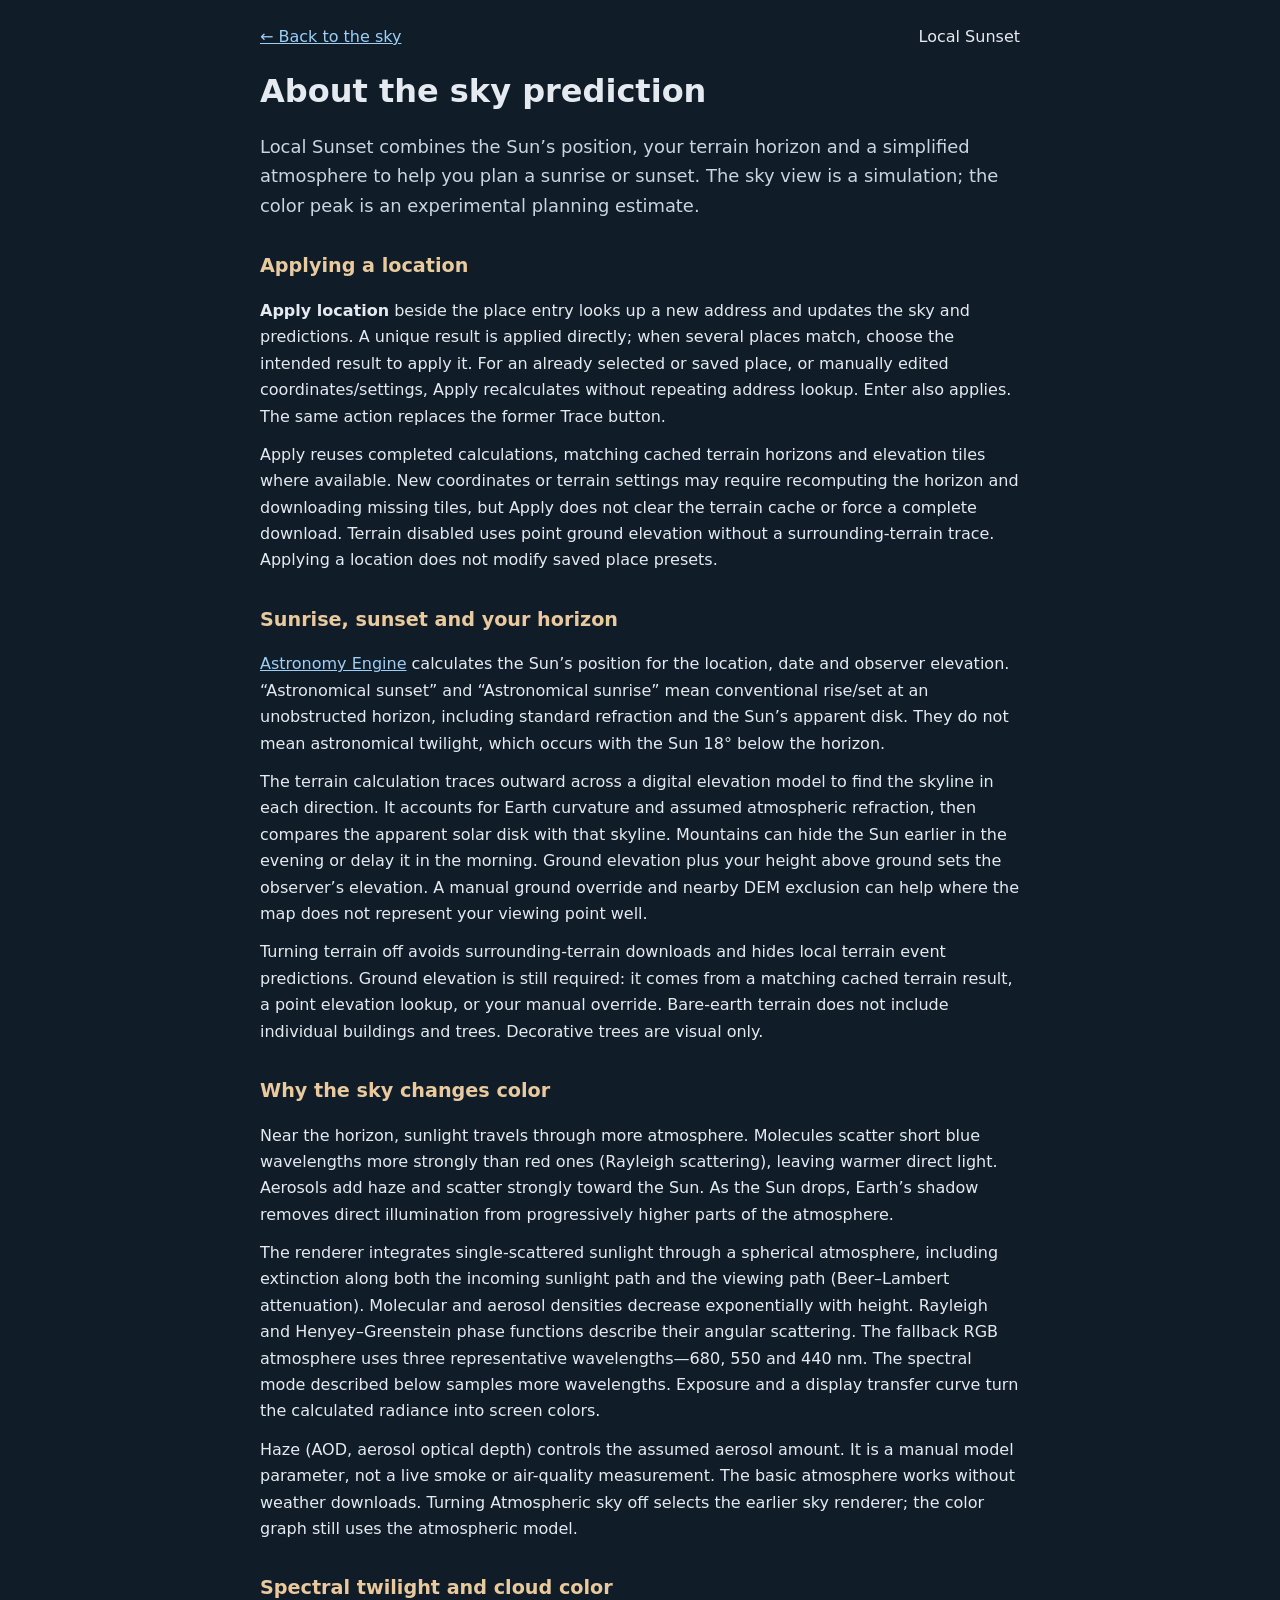
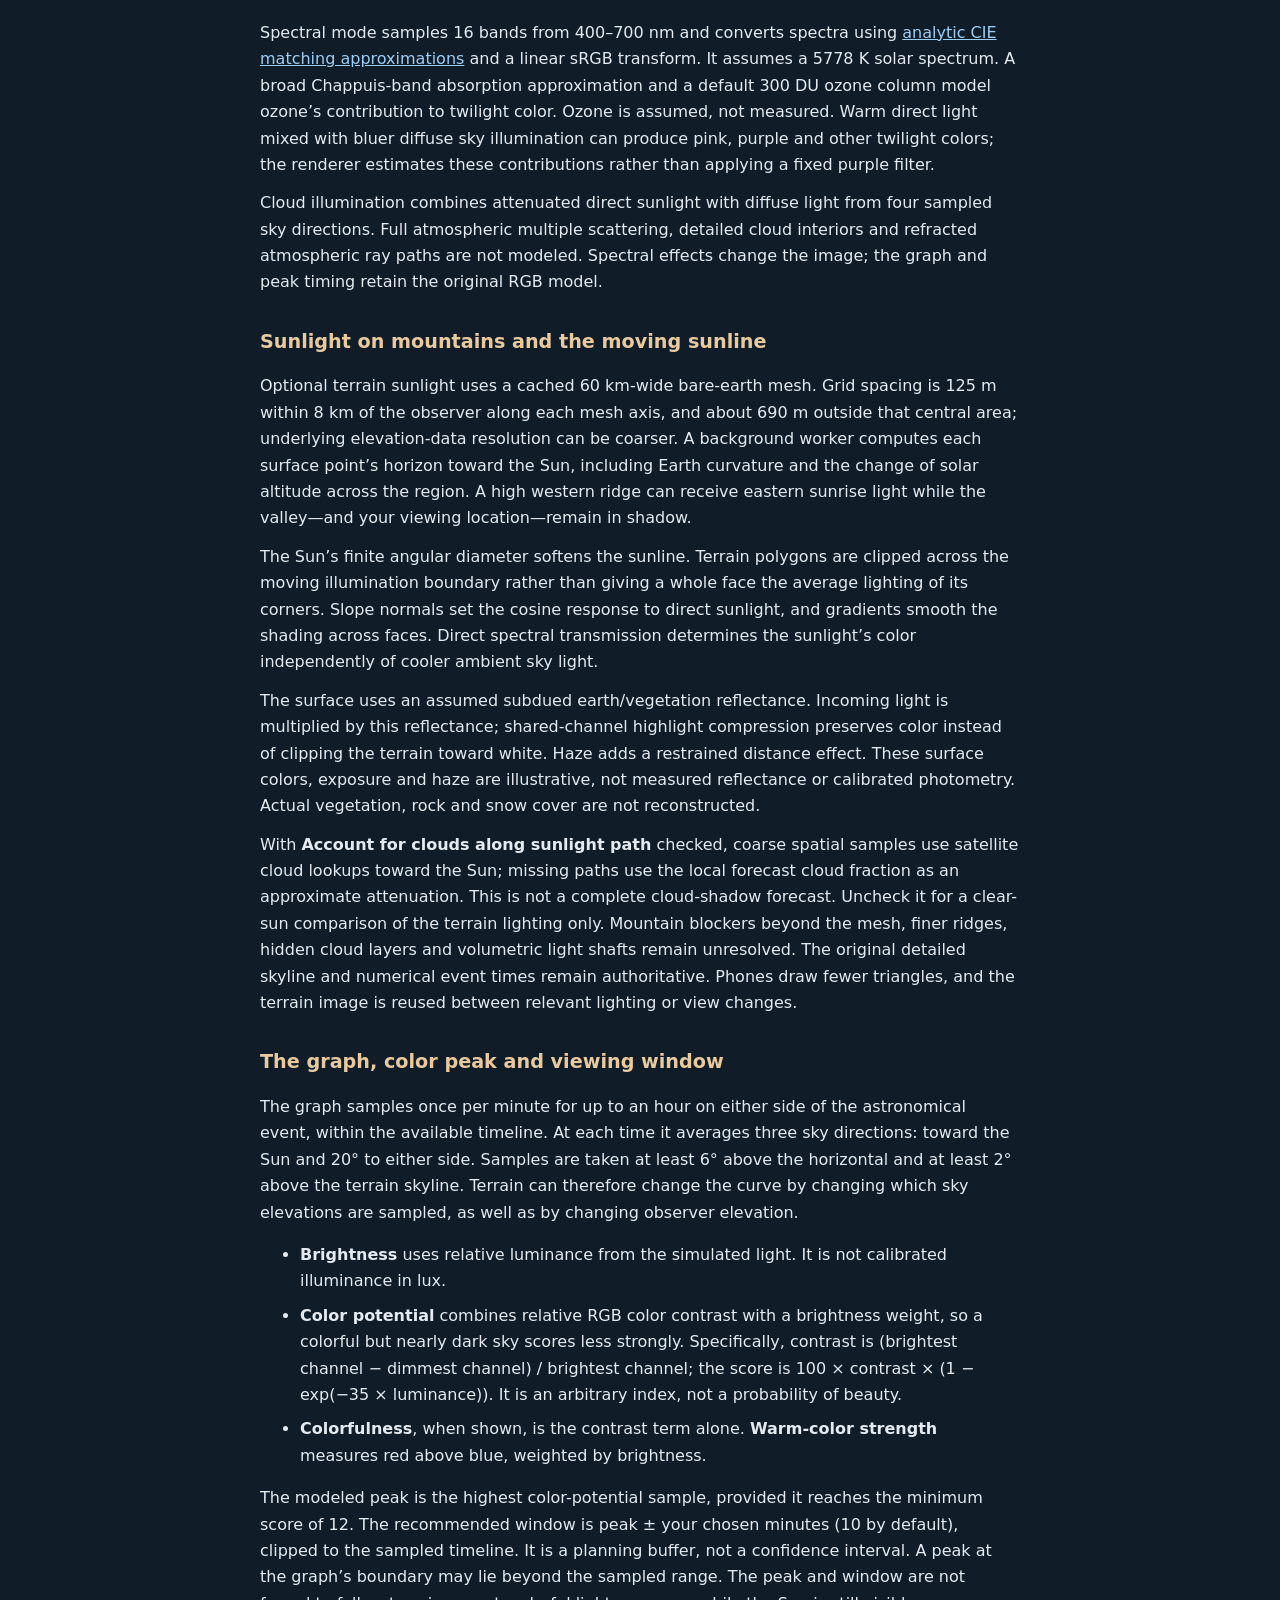
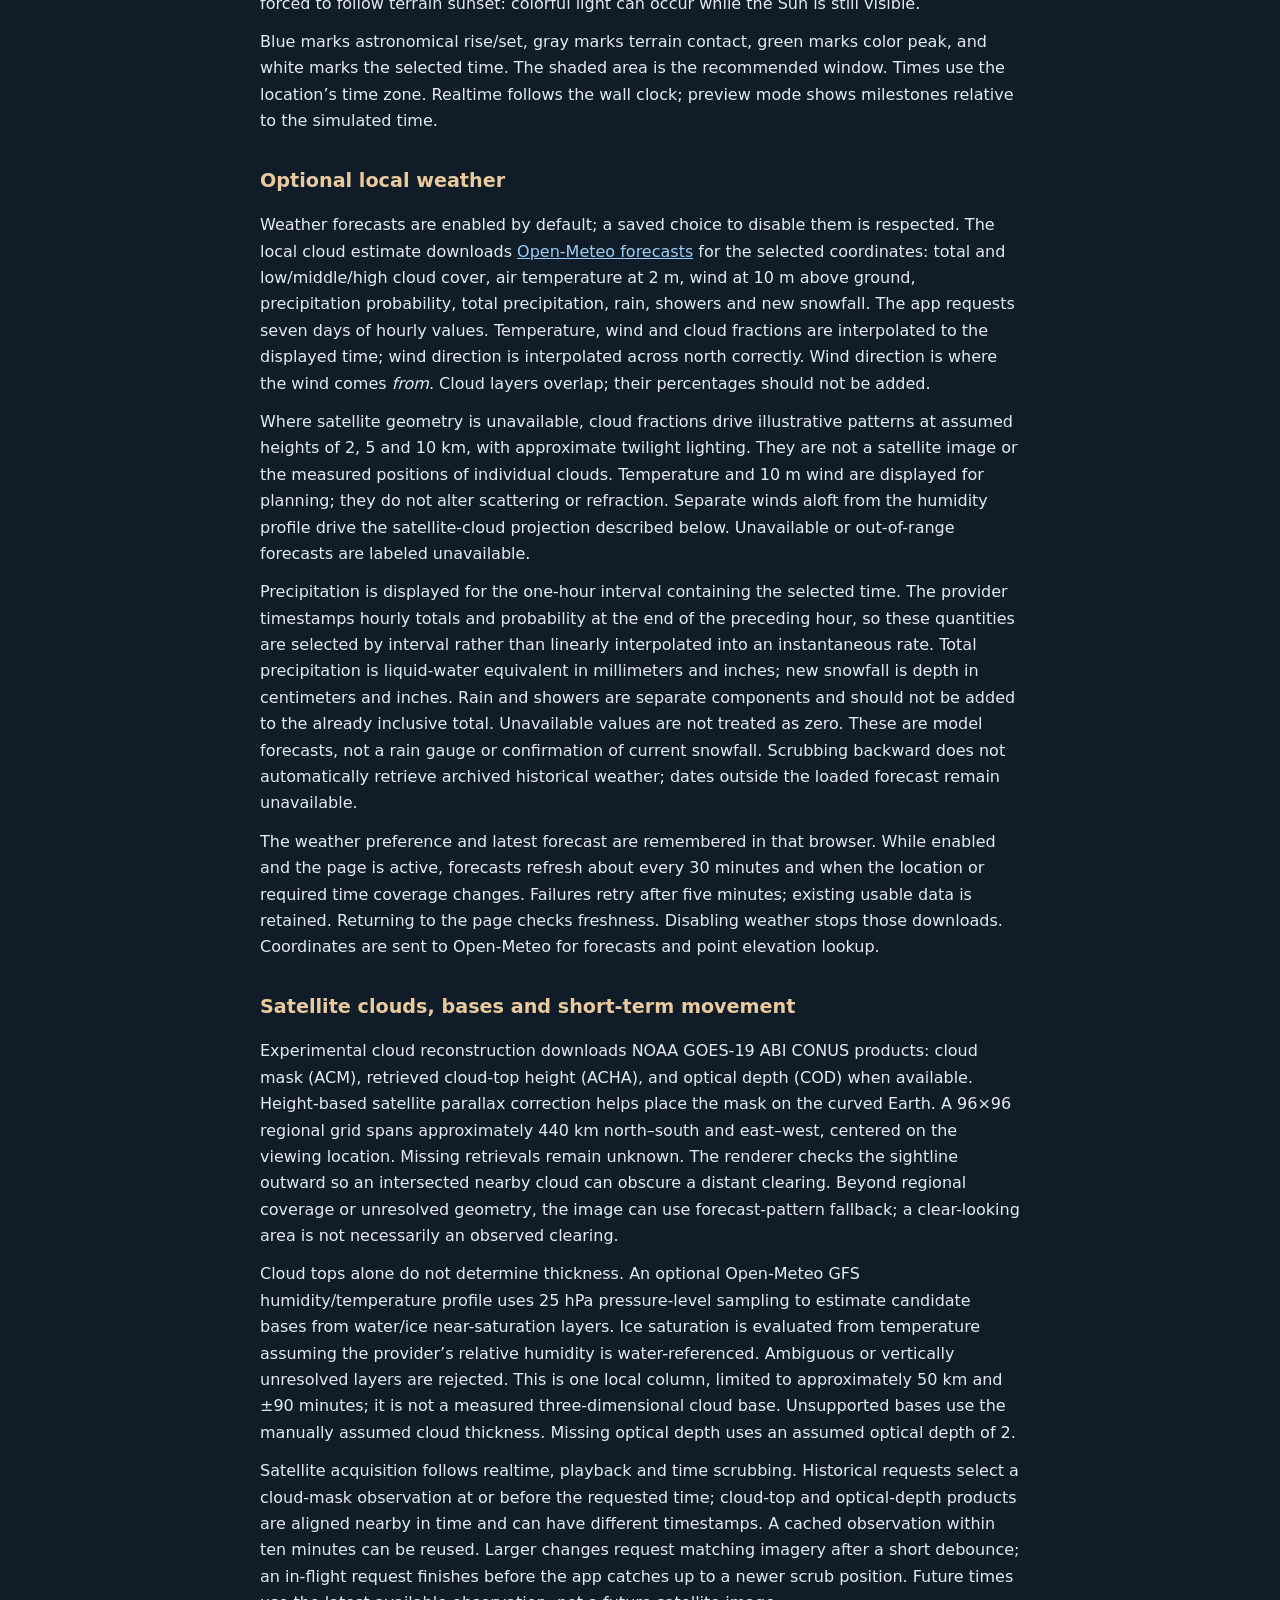
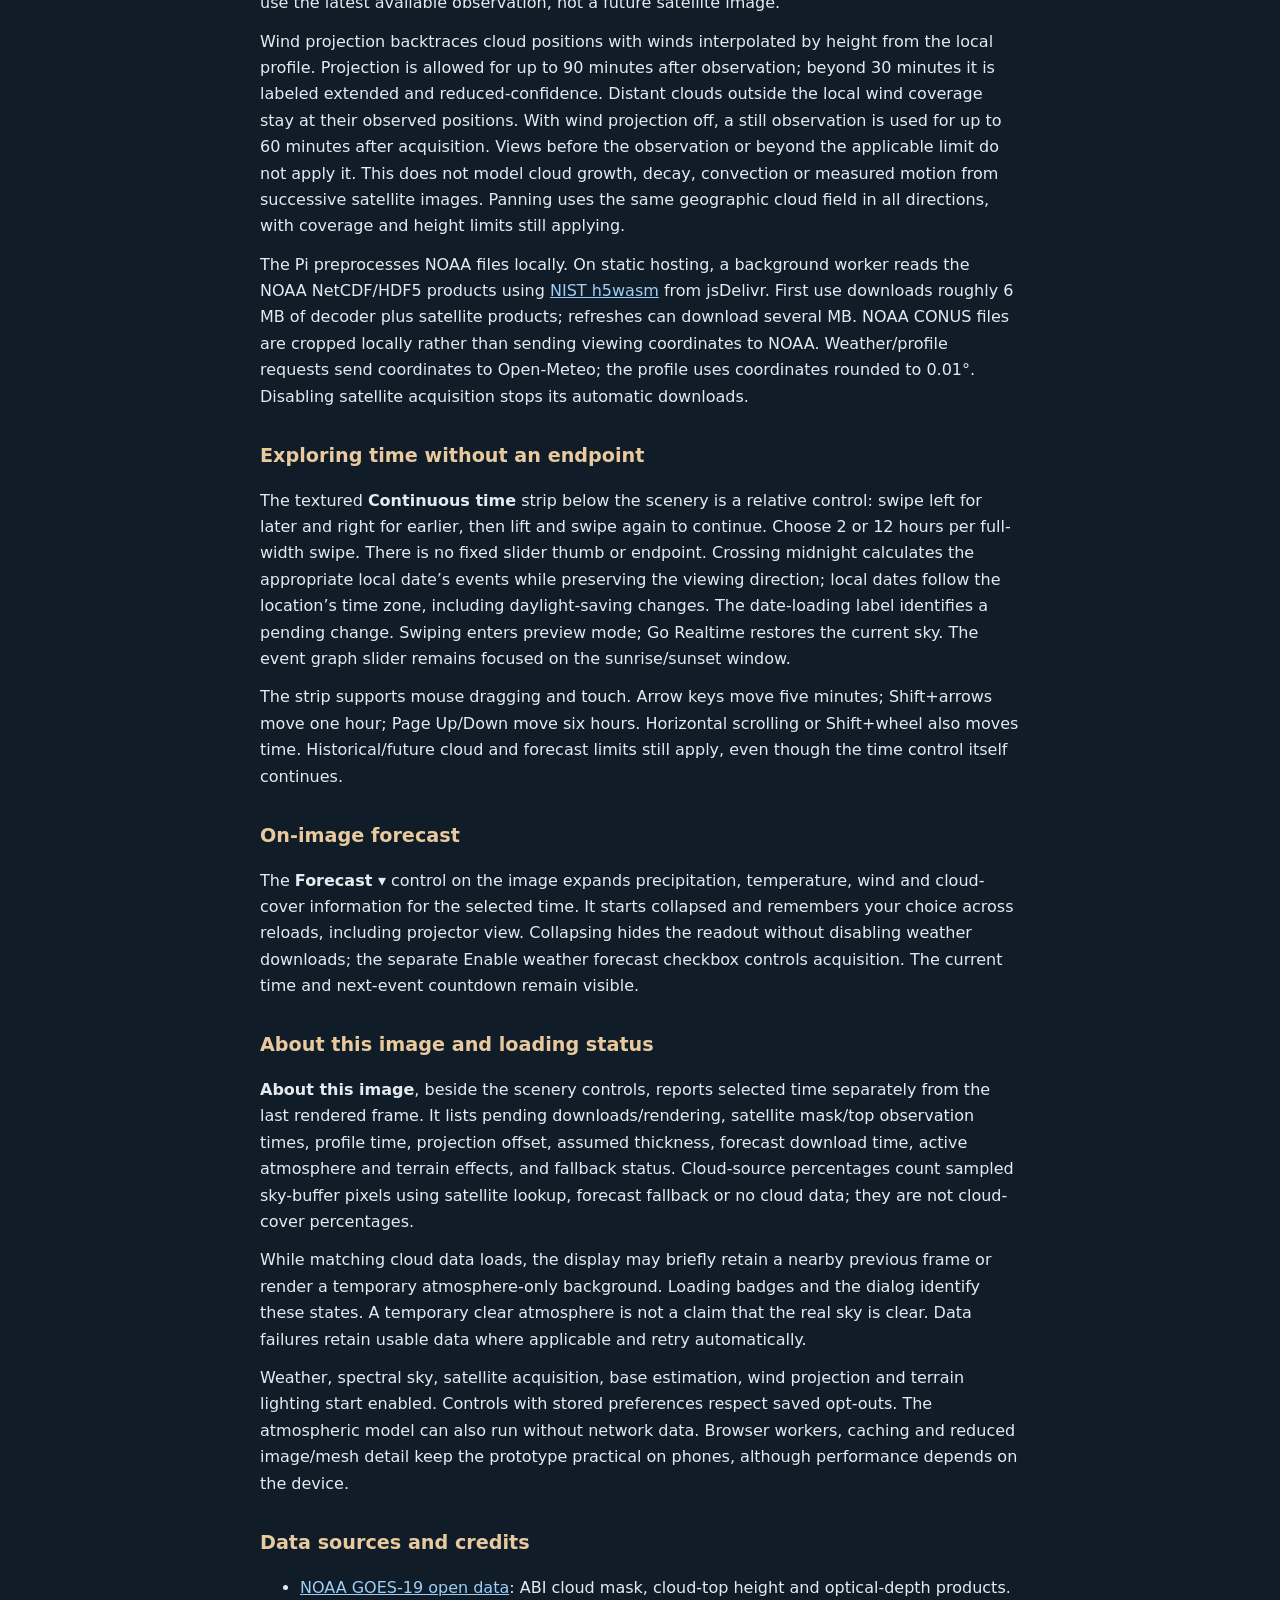
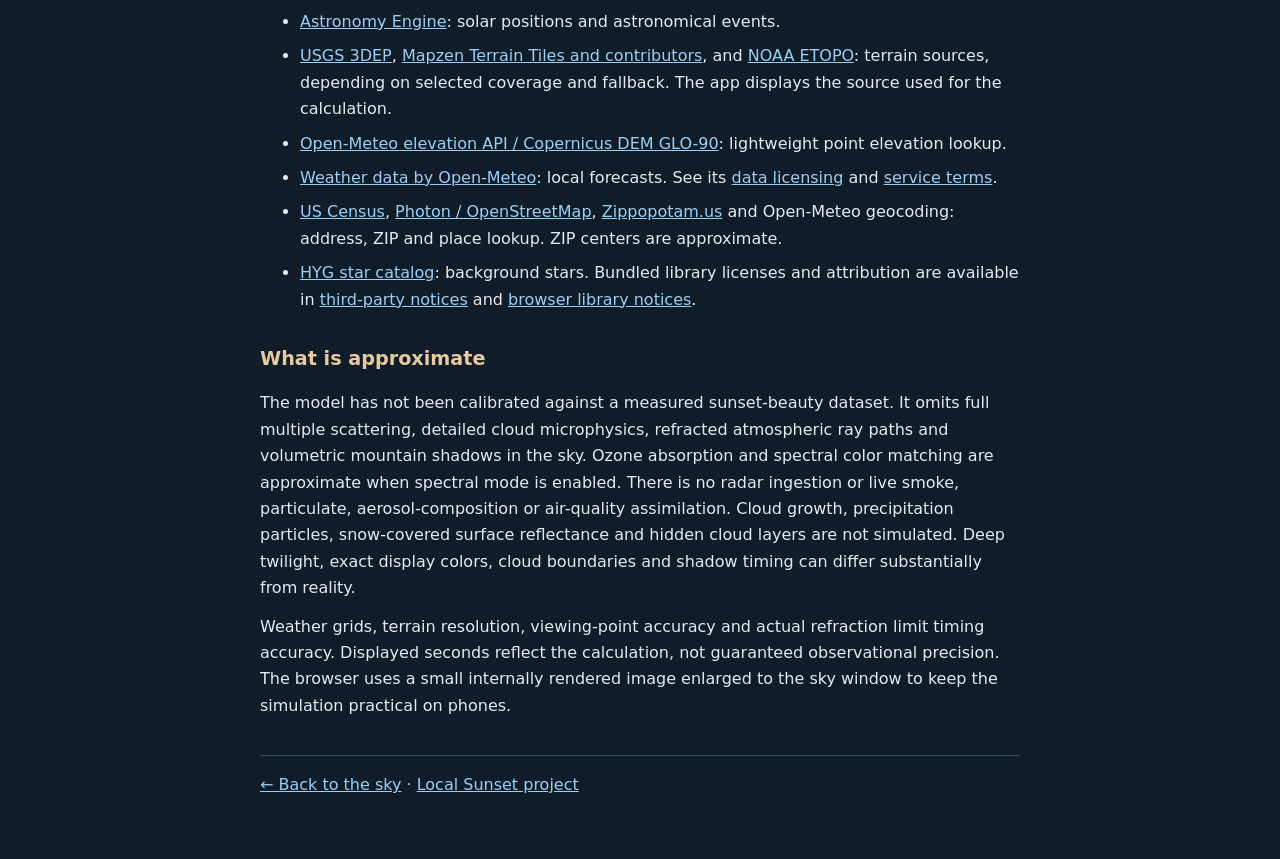
==== commit cc1369df: "Add continuous time scrubbing and simplify location and forecast controls" ====
--- a/prototypes/atmosphere/about.html
+++ b/prototypes/atmosphere/about.html
@@ -4,6 +4,9 @@
 <body><main><nav><a href="./">← Back to the sky</a><span>Local Sunset</span></nav>
 <h1>About the sky prediction</h1>
 <p class="intro">Local Sunset combines the Sun’s position, your terrain horizon and a simplified atmosphere to help you plan a sunrise or sunset. The sky view is a simulation; the color peak is an experimental planning estimate.</p>
+<h2>Applying a location</h2>
+<p><strong>Apply location</strong> beside the place entry looks up a new address and updates the sky and predictions. A unique result is applied directly; when several places match, choose the intended result to apply it. For an already selected or saved place, or manually edited coordinates/settings, Apply recalculates without repeating address lookup. Enter also applies. The same action replaces the former Trace button.</p>
+<p>Apply reuses completed calculations, matching cached terrain horizons and elevation tiles where available. New coordinates or terrain settings may require recomputing the horizon and downloading missing tiles, but Apply does not clear the terrain cache or force a complete download. Terrain disabled uses point ground elevation without a surrounding-terrain trace. Applying a location does not modify saved place presets.</p>
 <h2>Sunrise, sunset and your horizon</h2>
 <p><a href="https://github.com/cosinekitty/astronomy">Astronomy Engine</a> calculates the Sun’s position for the location, date and observer elevation. “Astronomical sunset” and “Astronomical sunrise” mean conventional rise/set at an unobstructed horizon, including standard refraction and the Sun’s apparent disk. They do not mean astronomical twilight, which occurs with the Sun 18° below the horizon.</p>
 <p>The terrain calculation traces outward across a digital elevation model to find the skyline in each direction. It accounts for Earth curvature and assumed atmospheric refraction, then compares the apparent solar disk with that skyline. Mountains can hide the Sun earlier in the evening or delay it in the morning. Ground elevation plus your height above ground sets the observer’s elevation. A manual ground override and nearby DEM exclusion can help where the map does not represent your viewing point well.</p>
@@ -36,6 +39,11 @@
 <p>Satellite acquisition follows realtime, playback and time scrubbing. Historical requests select a cloud-mask observation at or before the requested time; cloud-top and optical-depth products are aligned nearby in time and can have different timestamps. A cached observation within ten minutes can be reused. Larger changes request matching imagery after a short debounce; an in-flight request finishes before the app catches up to a newer scrub position. Future times use the latest available observation, not a future satellite image.</p>
 <p>Wind projection backtraces cloud positions with winds interpolated by height from the local profile. Projection is allowed for up to 90 minutes after observation; beyond 30 minutes it is labeled extended and reduced-confidence. Distant clouds outside the local wind coverage stay at their observed positions. With wind projection off, a still observation is used for up to 60 minutes after acquisition. Views before the observation or beyond the applicable limit do not apply it. This does not model cloud growth, decay, convection or measured motion from successive satellite images. Panning uses the same geographic cloud field in all directions, with coverage and height limits still applying.</p>
 <p>The Pi preprocesses NOAA files locally. On static hosting, a background worker reads the NOAA NetCDF/HDF5 products using <a href="https://github.com/usnistgov/h5wasm">NIST h5wasm</a> from jsDelivr. First use downloads roughly 6 MB of decoder plus satellite products; refreshes can download several MB. NOAA CONUS files are cropped locally rather than sending viewing coordinates to NOAA. Weather/profile requests send coordinates to Open-Meteo; the profile uses coordinates rounded to 0.01°. Disabling satellite acquisition stops its automatic downloads.</p>
+<h2>Exploring time without an endpoint</h2>
+<p>The textured <strong>Continuous time</strong> strip below the scenery is a relative control: swipe left for later and right for earlier, then lift and swipe again to continue. Choose 2 or 12 hours per full-width swipe. There is no fixed slider thumb or endpoint. Crossing midnight calculates the appropriate local date’s events while preserving the viewing direction; local dates follow the location’s time zone, including daylight-saving changes. The date-loading label identifies a pending change. Swiping enters preview mode; Go Realtime restores the current sky. The event graph slider remains focused on the sunrise/sunset window.</p>
+<p>The strip supports mouse dragging and touch. Arrow keys move five minutes; Shift+arrows move one hour; Page Up/Down move six hours. Horizontal scrolling or Shift+wheel also moves time. Historical/future cloud and forecast limits still apply, even though the time control itself continues.</p>
+<h2>On-image forecast</h2>
+<p>The <strong>Forecast ▾</strong> control on the image expands precipitation, temperature, wind and cloud-cover information for the selected time. It starts collapsed and remembers your choice across reloads, including projector view. Collapsing hides the readout without disabling weather downloads; the separate Enable weather forecast checkbox controls acquisition. The current time and next-event countdown remain visible.</p>
 <h2>About this image and loading status</h2>
 <p><strong>About this image</strong>, beside the scenery controls, reports selected time separately from the last rendered frame. It lists pending downloads/rendering, satellite mask/top observation times, profile time, projection offset, assumed thickness, forecast download time, active atmosphere and terrain effects, and fallback status. Cloud-source percentages count sampled sky-buffer pixels using satellite lookup, forecast fallback or no cloud data; they are not cloud-cover percentages.</p>
 <p>While matching cloud data loads, the display may briefly retain a nearby previous frame or render a temporary atmosphere-only background. Loading badges and the dialog identify these states. A temporary clear atmosphere is not a claim that the real sky is clear. Data failures retain usable data where applicable and retry automatically.</p>
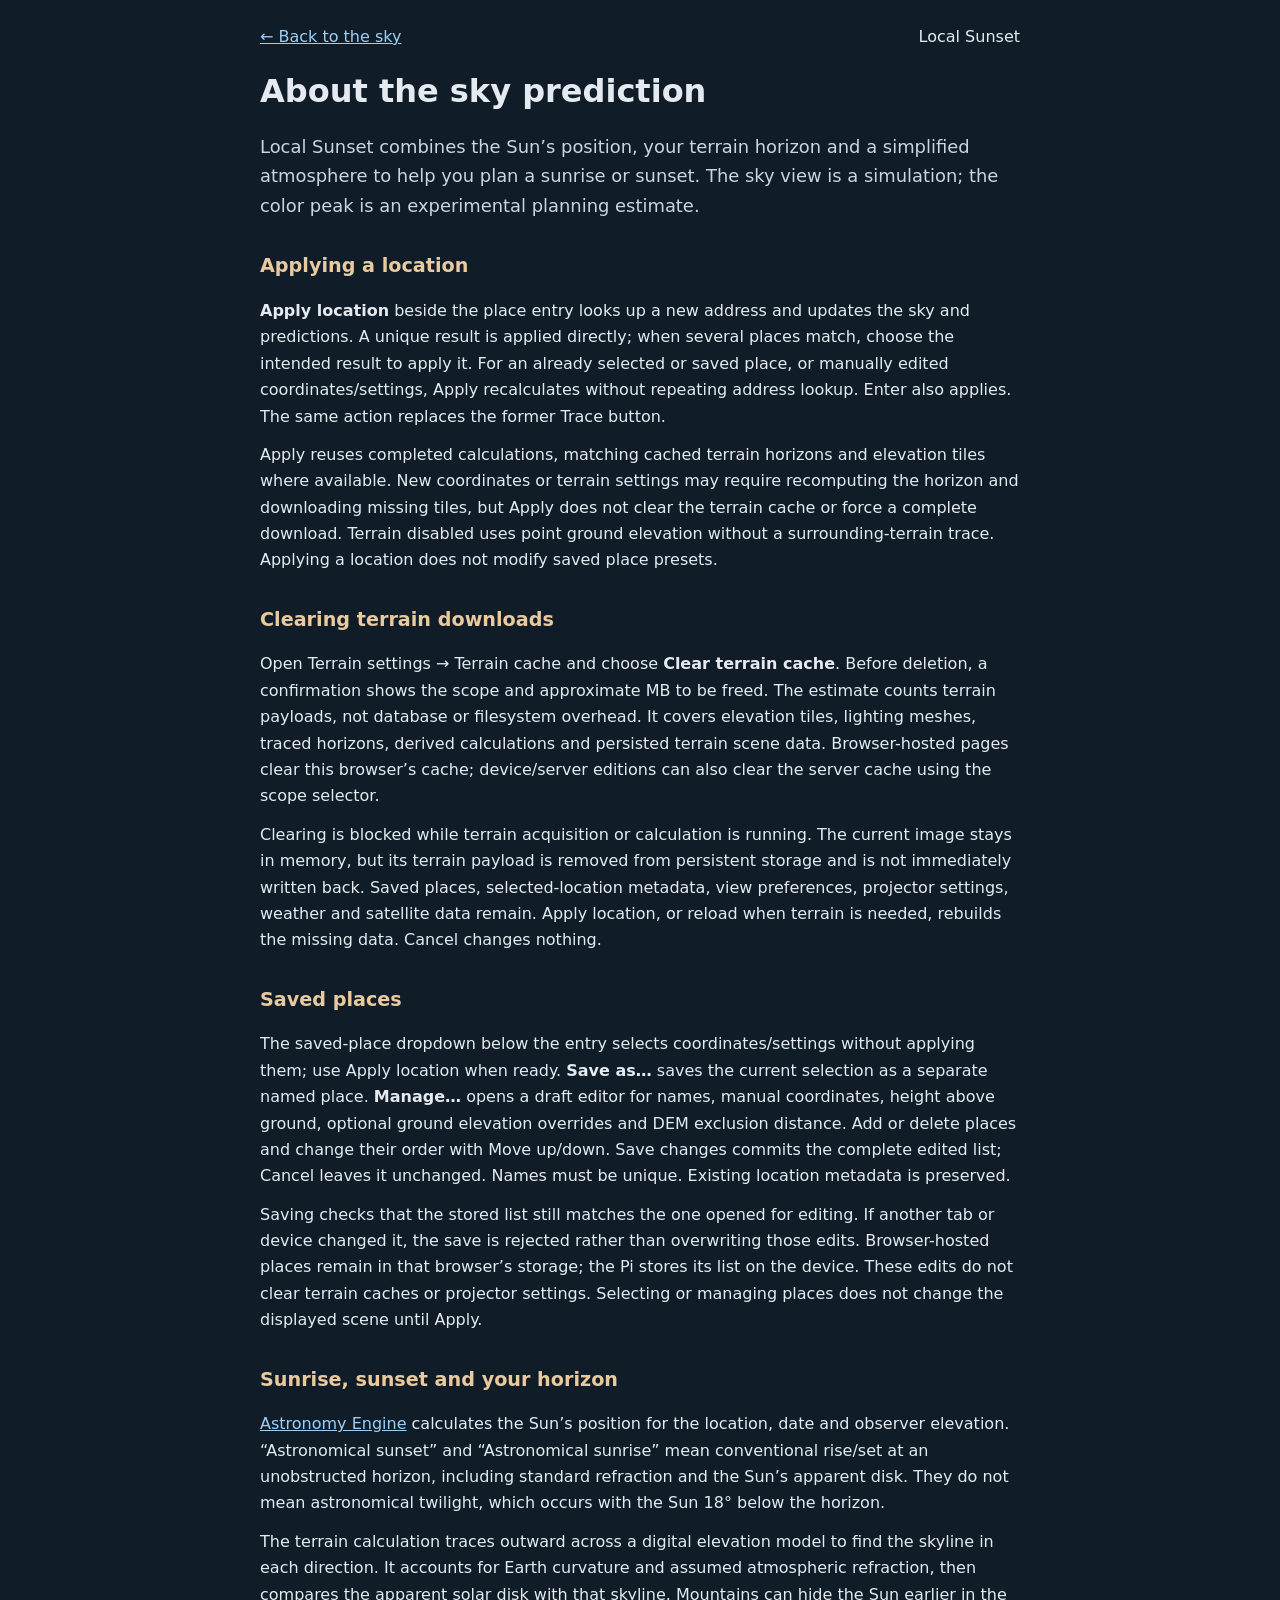
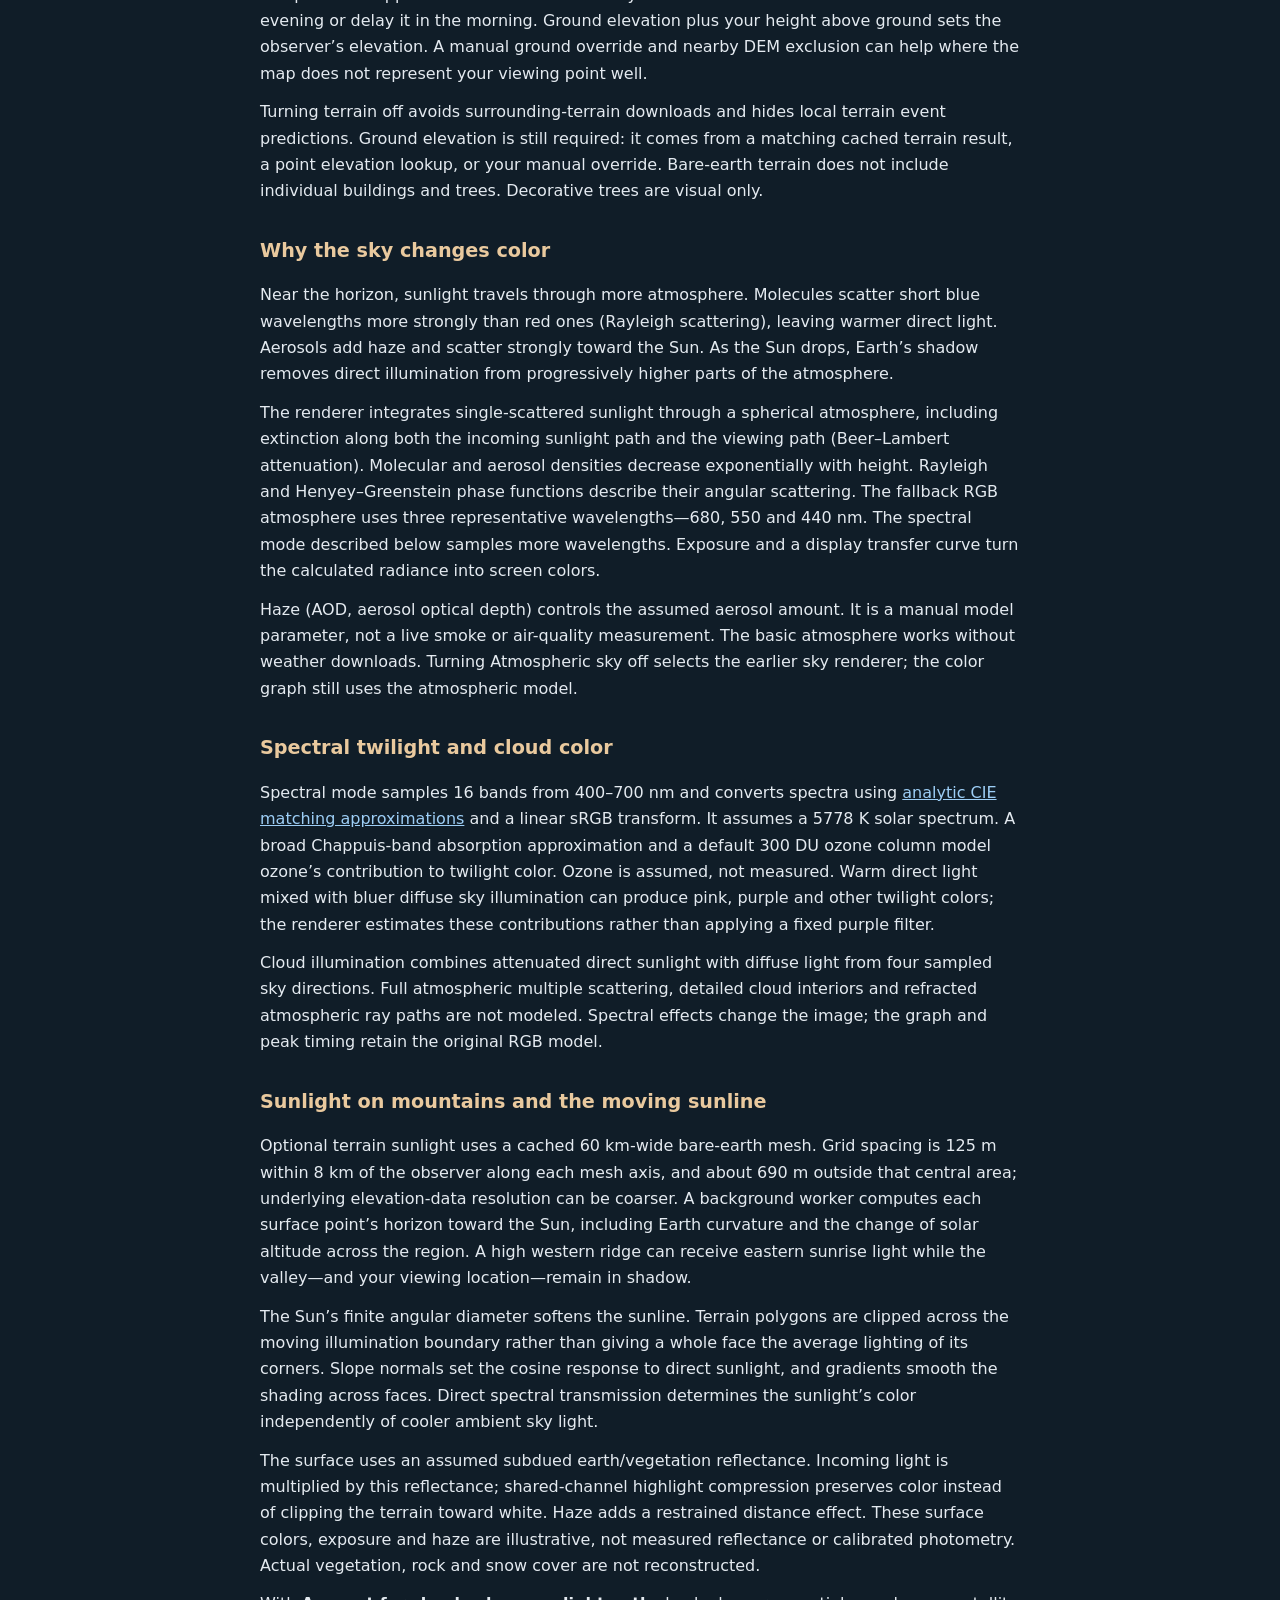
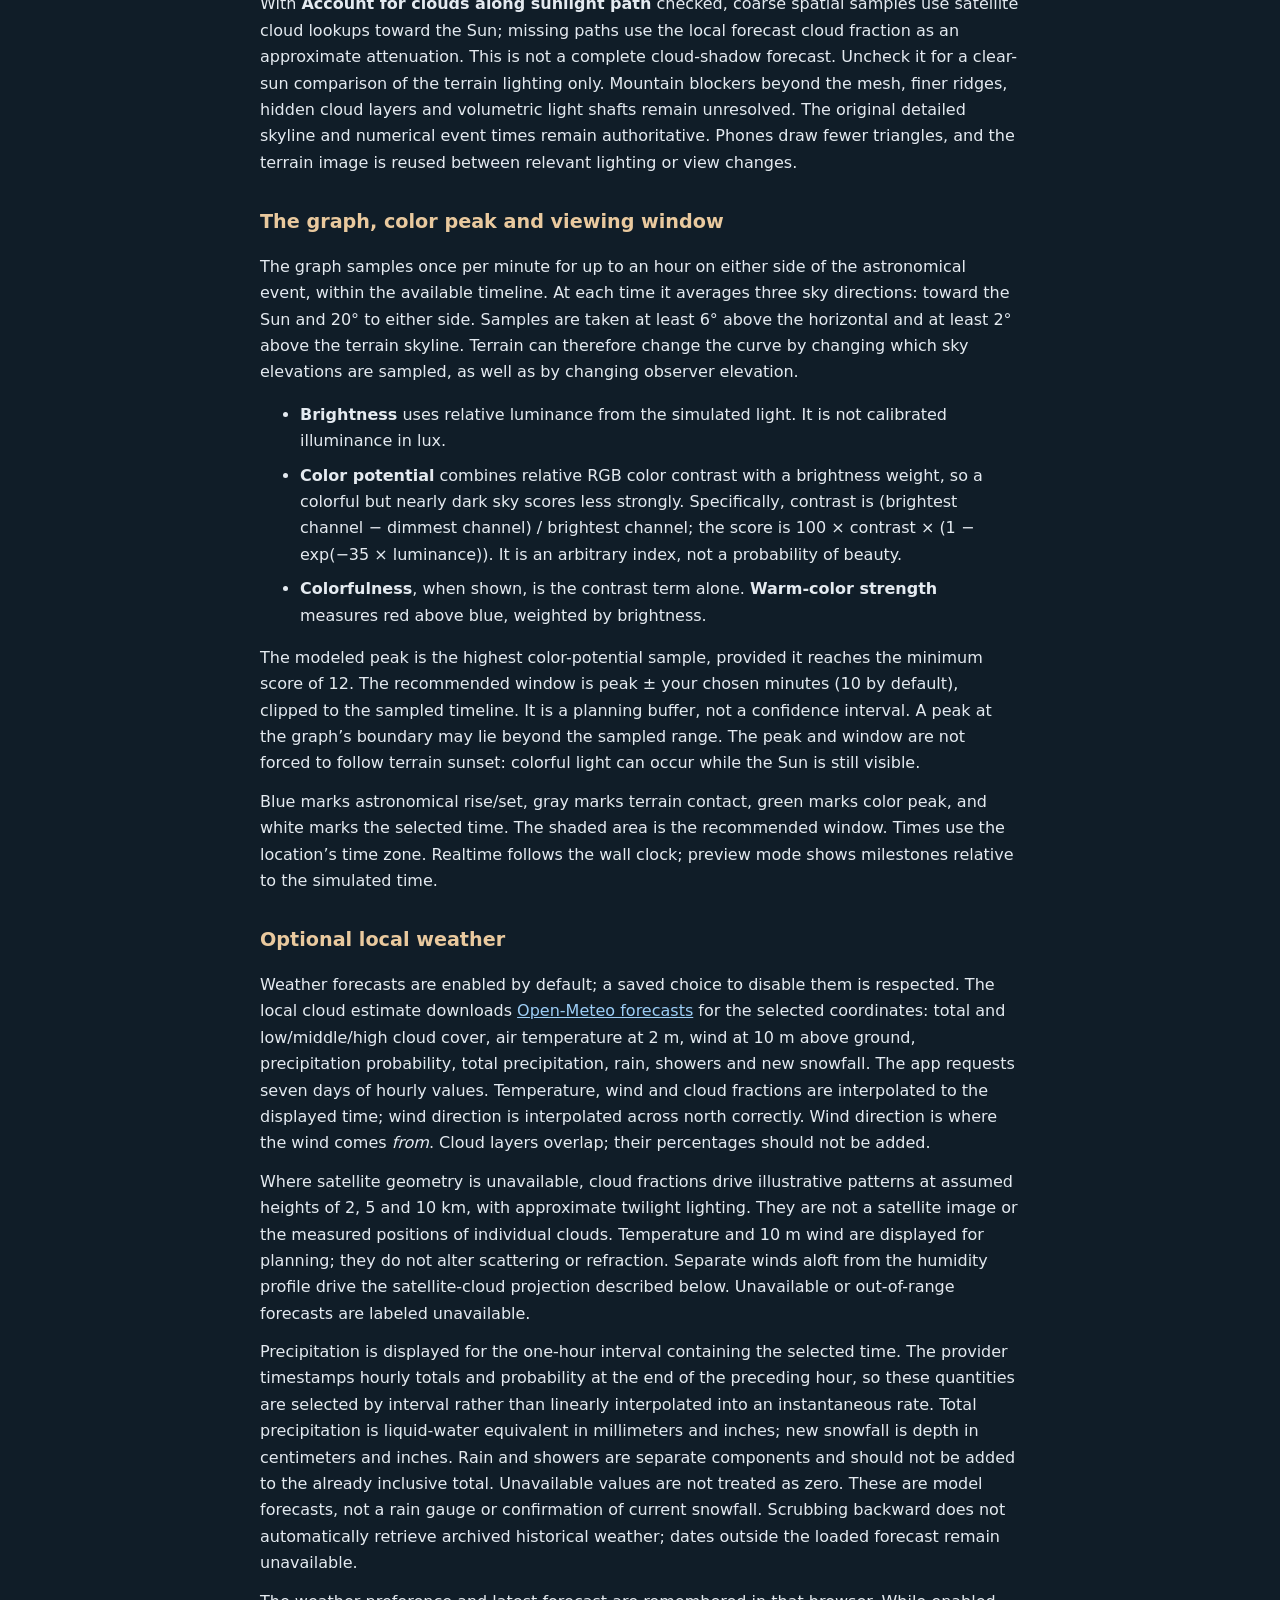
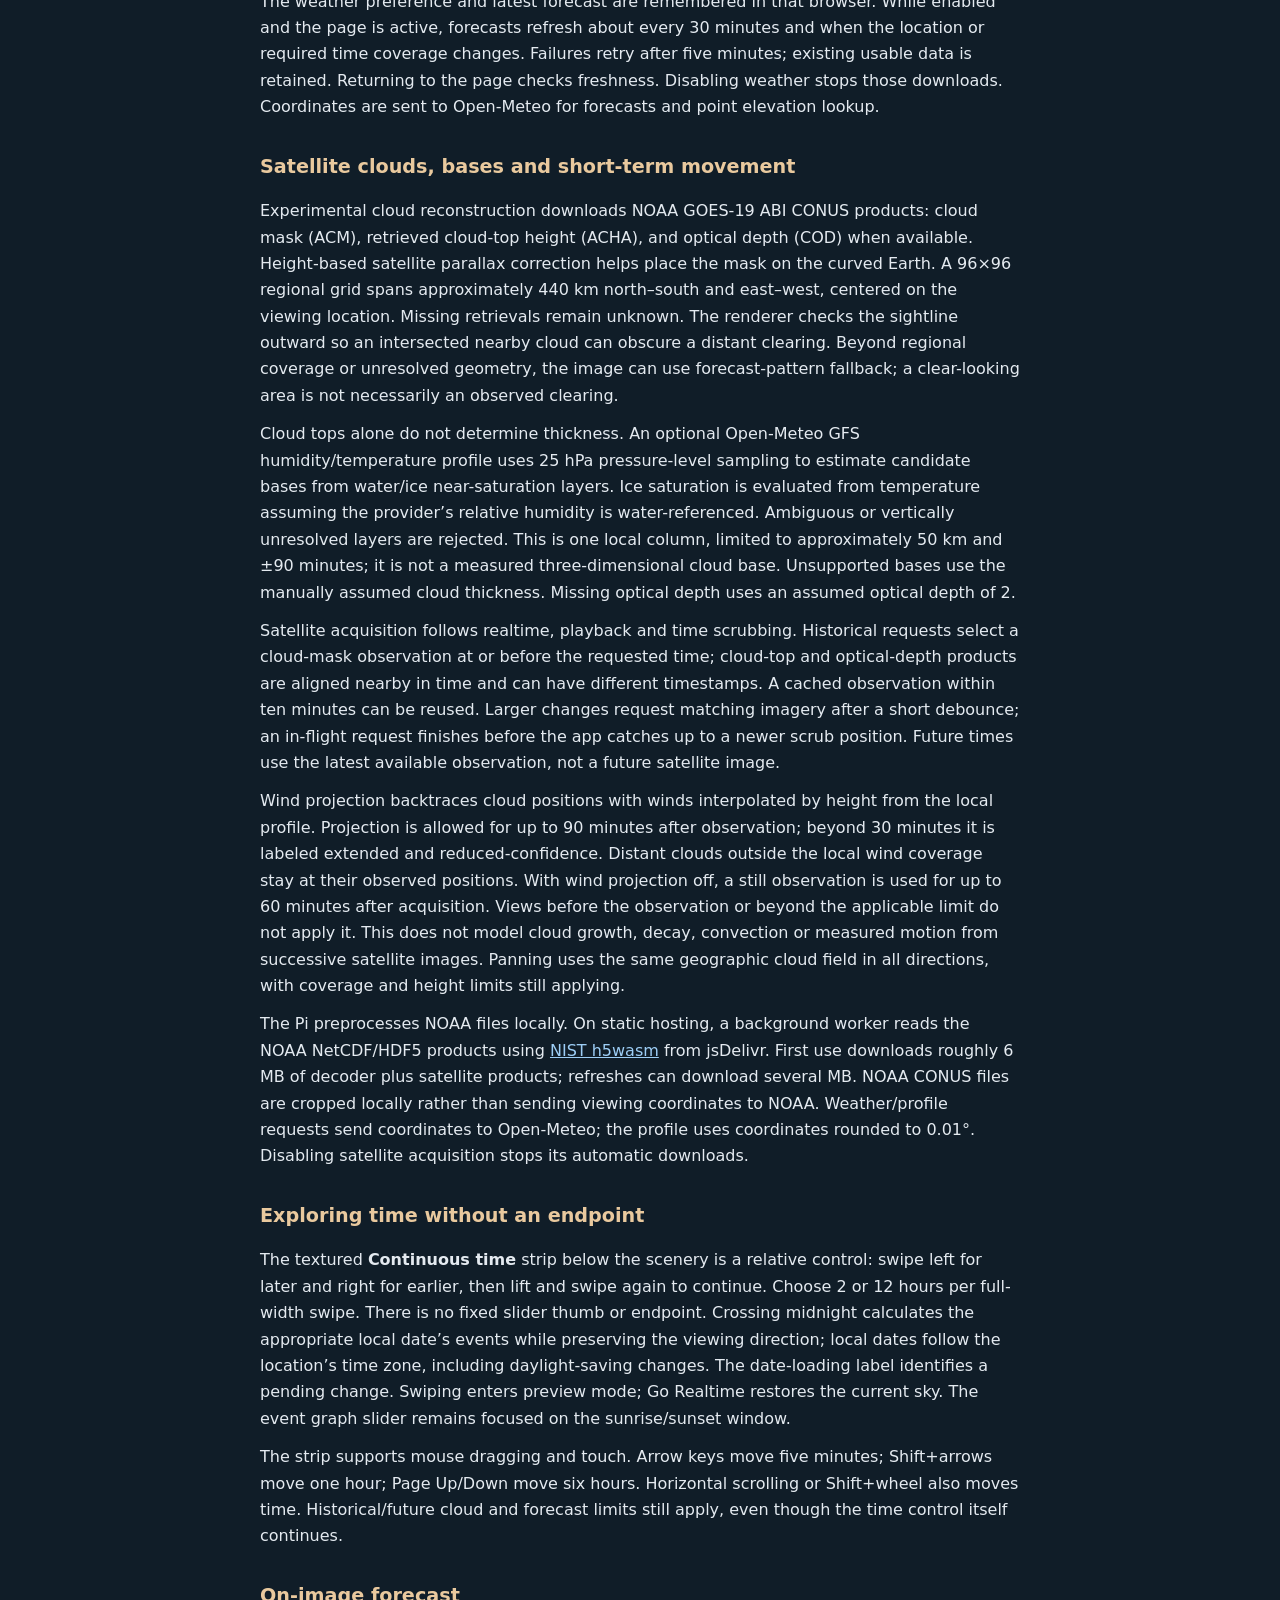
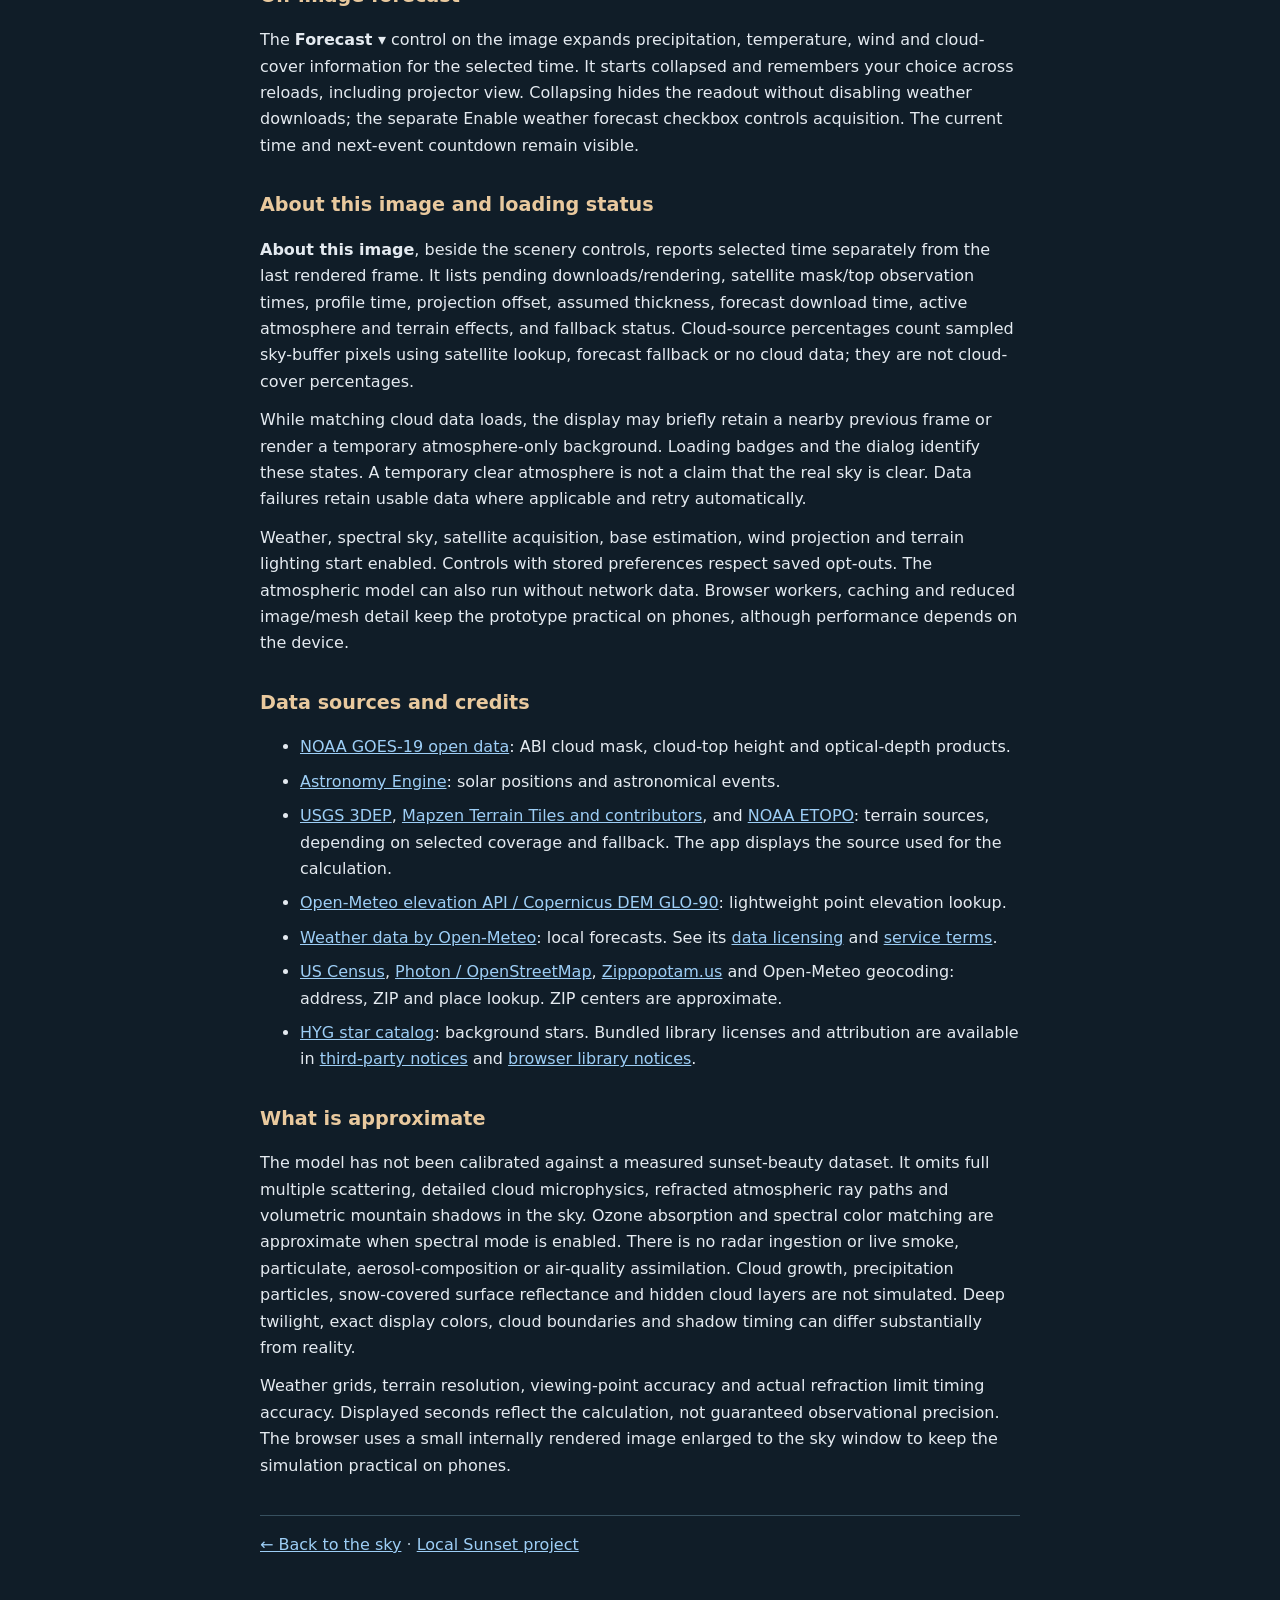
==== commit f70da8a6: "Add saved-place management and terrain-only cache confirmation" ====
--- a/prototypes/atmosphere/about.html
+++ b/prototypes/atmosphere/about.html
@@ -7,6 +7,12 @@
 <h2>Applying a location</h2>
 <p><strong>Apply location</strong> beside the place entry looks up a new address and updates the sky and predictions. A unique result is applied directly; when several places match, choose the intended result to apply it. For an already selected or saved place, or manually edited coordinates/settings, Apply recalculates without repeating address lookup. Enter also applies. The same action replaces the former Trace button.</p>
 <p>Apply reuses completed calculations, matching cached terrain horizons and elevation tiles where available. New coordinates or terrain settings may require recomputing the horizon and downloading missing tiles, but Apply does not clear the terrain cache or force a complete download. Terrain disabled uses point ground elevation without a surrounding-terrain trace. Applying a location does not modify saved place presets.</p>
+<h2>Clearing terrain downloads</h2>
+<p>Open Terrain settings → Terrain cache and choose <strong>Clear terrain cache</strong>. Before deletion, a confirmation shows the scope and approximate MB to be freed. The estimate counts terrain payloads, not database or filesystem overhead. It covers elevation tiles, lighting meshes, traced horizons, derived calculations and persisted terrain scene data. Browser-hosted pages clear this browser’s cache; device/server editions can also clear the server cache using the scope selector.</p>
+<p>Clearing is blocked while terrain acquisition or calculation is running. The current image stays in memory, but its terrain payload is removed from persistent storage and is not immediately written back. Saved places, selected-location metadata, view preferences, projector settings, weather and satellite data remain. Apply location, or reload when terrain is needed, rebuilds the missing data. Cancel changes nothing.</p>
+<h2>Saved places</h2>
+<p>The saved-place dropdown below the entry selects coordinates/settings without applying them; use Apply location when ready. <strong>Save as…</strong> saves the current selection as a separate named place. <strong>Manage…</strong> opens a draft editor for names, manual coordinates, height above ground, optional ground elevation overrides and DEM exclusion distance. Add or delete places and change their order with Move up/down. Save changes commits the complete edited list; Cancel leaves it unchanged. Names must be unique. Existing location metadata is preserved.</p>
+<p>Saving checks that the stored list still matches the one opened for editing. If another tab or device changed it, the save is rejected rather than overwriting those edits. Browser-hosted places remain in that browser’s storage; the Pi stores its list on the device. These edits do not clear terrain caches or projector settings. Selecting or managing places does not change the displayed scene until Apply.</p>
 <h2>Sunrise, sunset and your horizon</h2>
 <p><a href="https://github.com/cosinekitty/astronomy">Astronomy Engine</a> calculates the Sun’s position for the location, date and observer elevation. “Astronomical sunset” and “Astronomical sunrise” mean conventional rise/set at an unobstructed horizon, including standard refraction and the Sun’s apparent disk. They do not mean astronomical twilight, which occurs with the Sun 18° below the horizon.</p>
 <p>The terrain calculation traces outward across a digital elevation model to find the skyline in each direction. It accounts for Earth curvature and assumed atmospheric refraction, then compares the apparent solar disk with that skyline. Mountains can hide the Sun earlier in the evening or delay it in the morning. Ground elevation plus your height above ground sets the observer’s elevation. A manual ground override and nearby DEM exclusion can help where the map does not represent your viewing point well.</p>
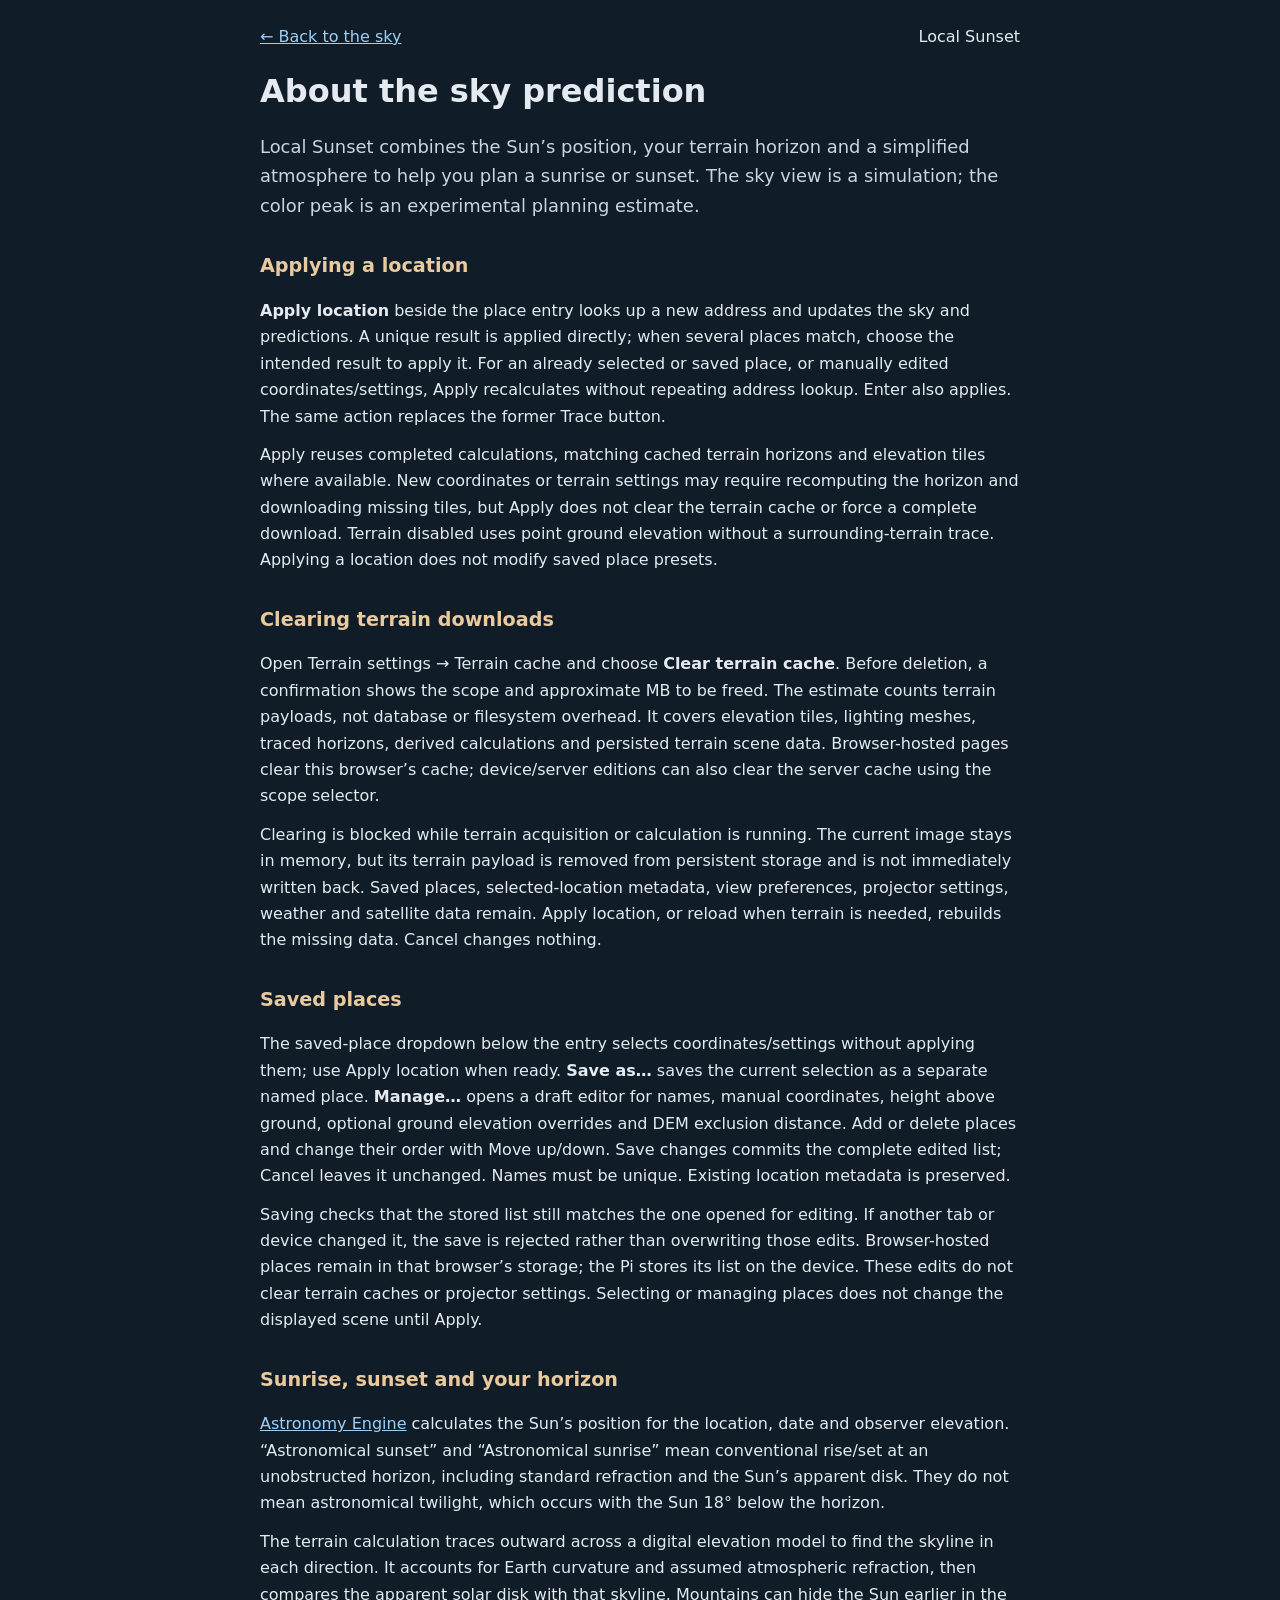
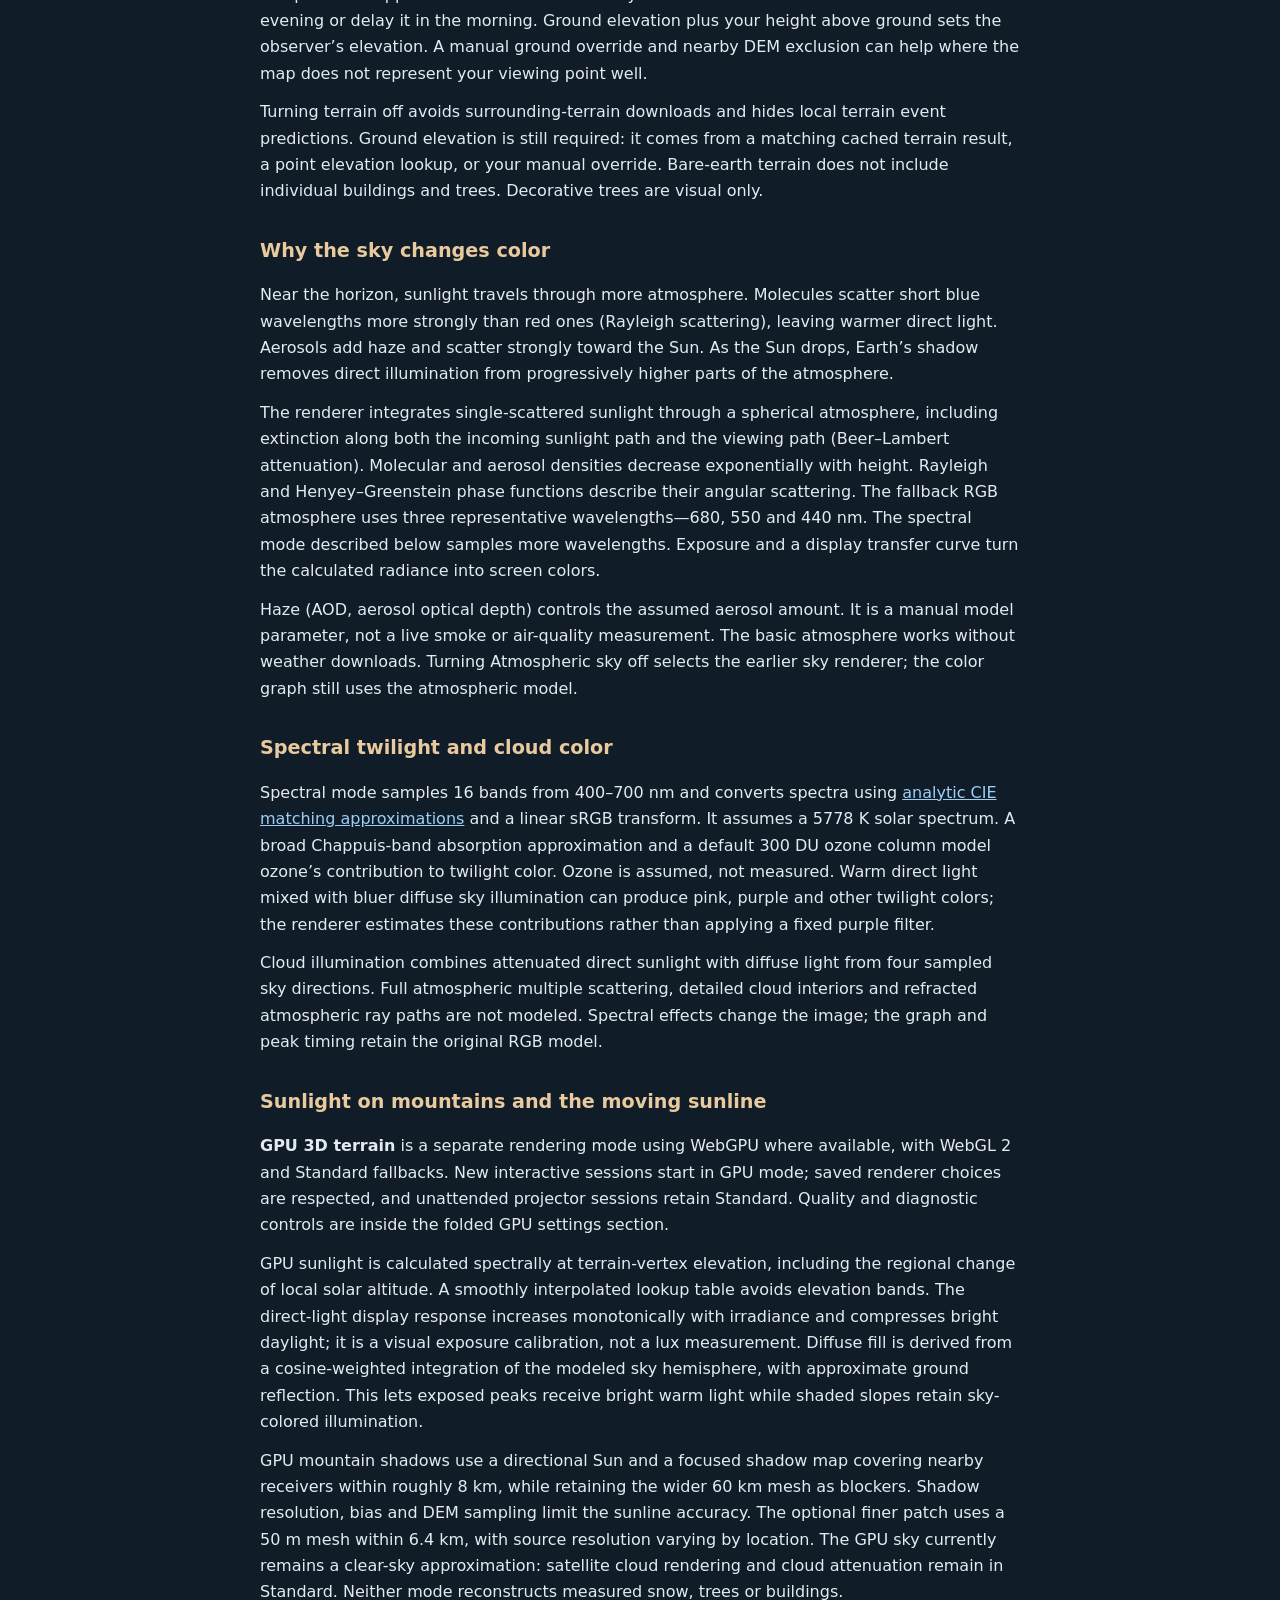
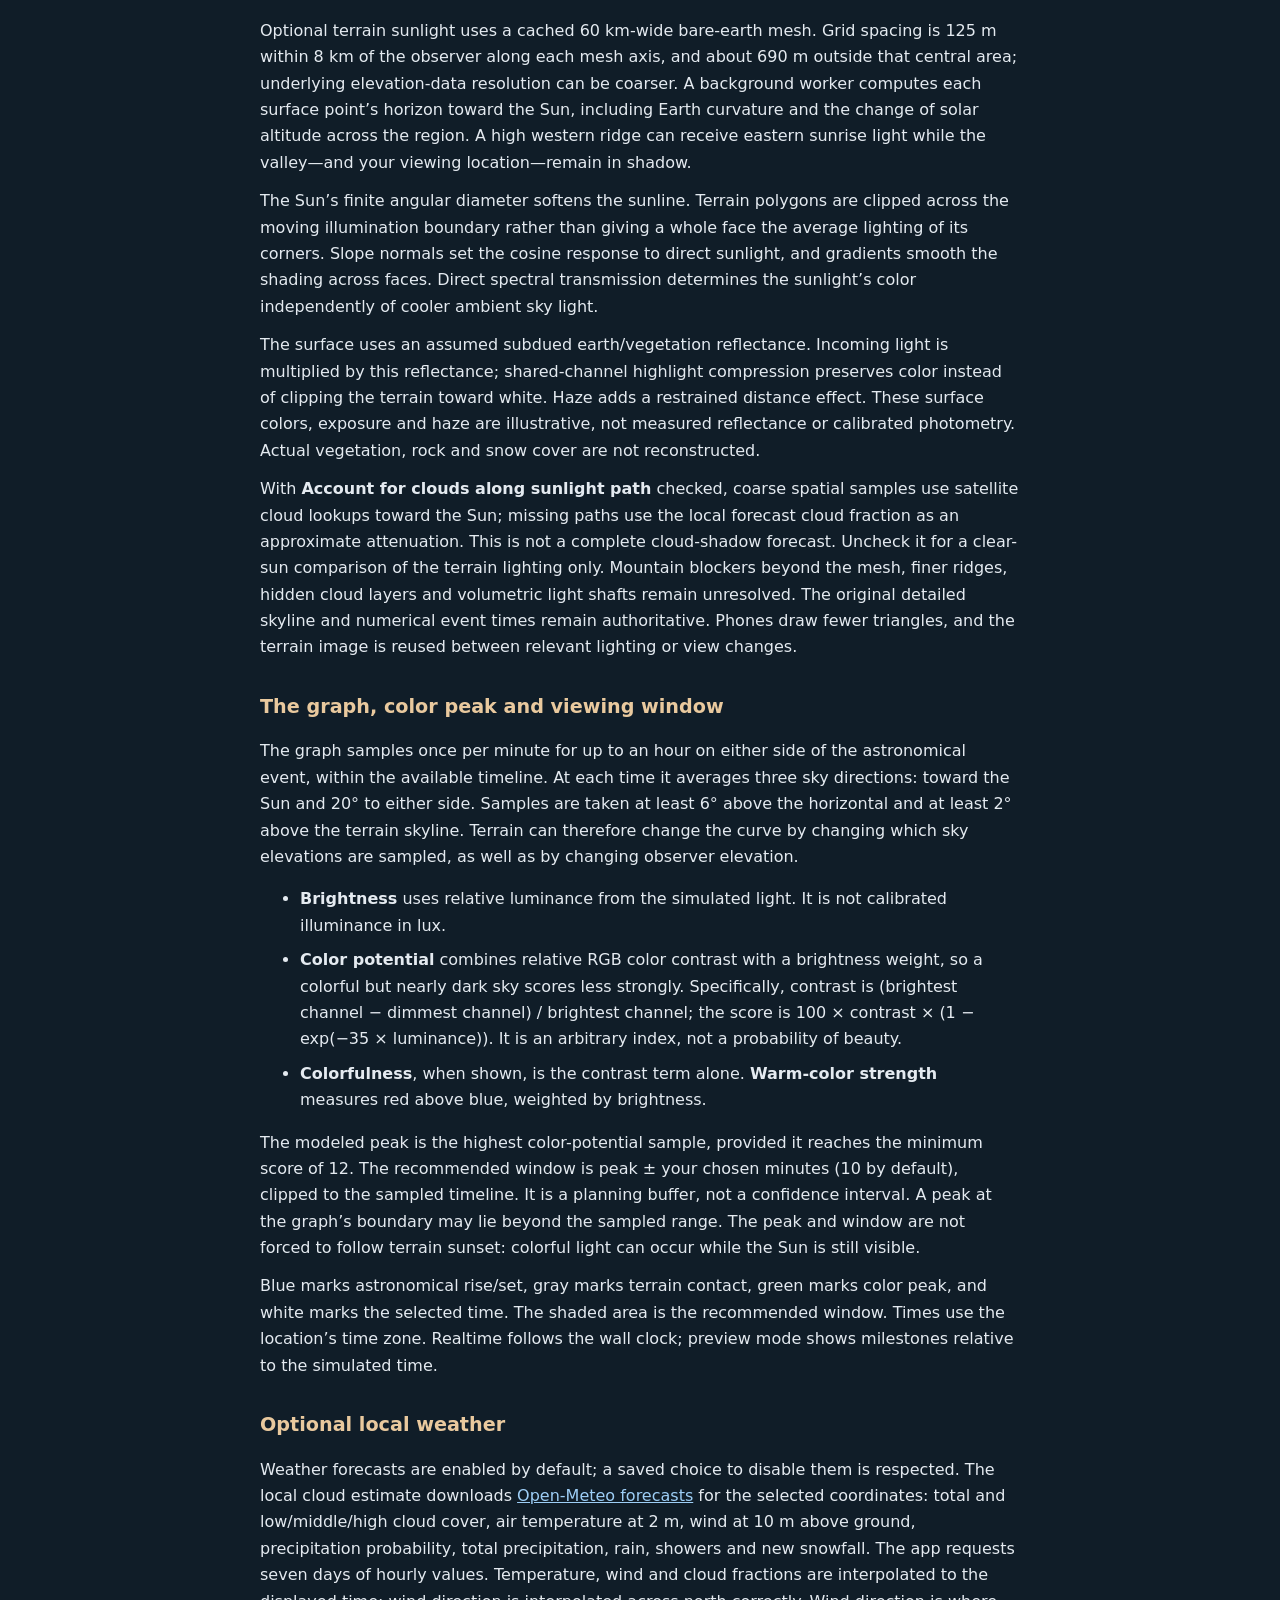
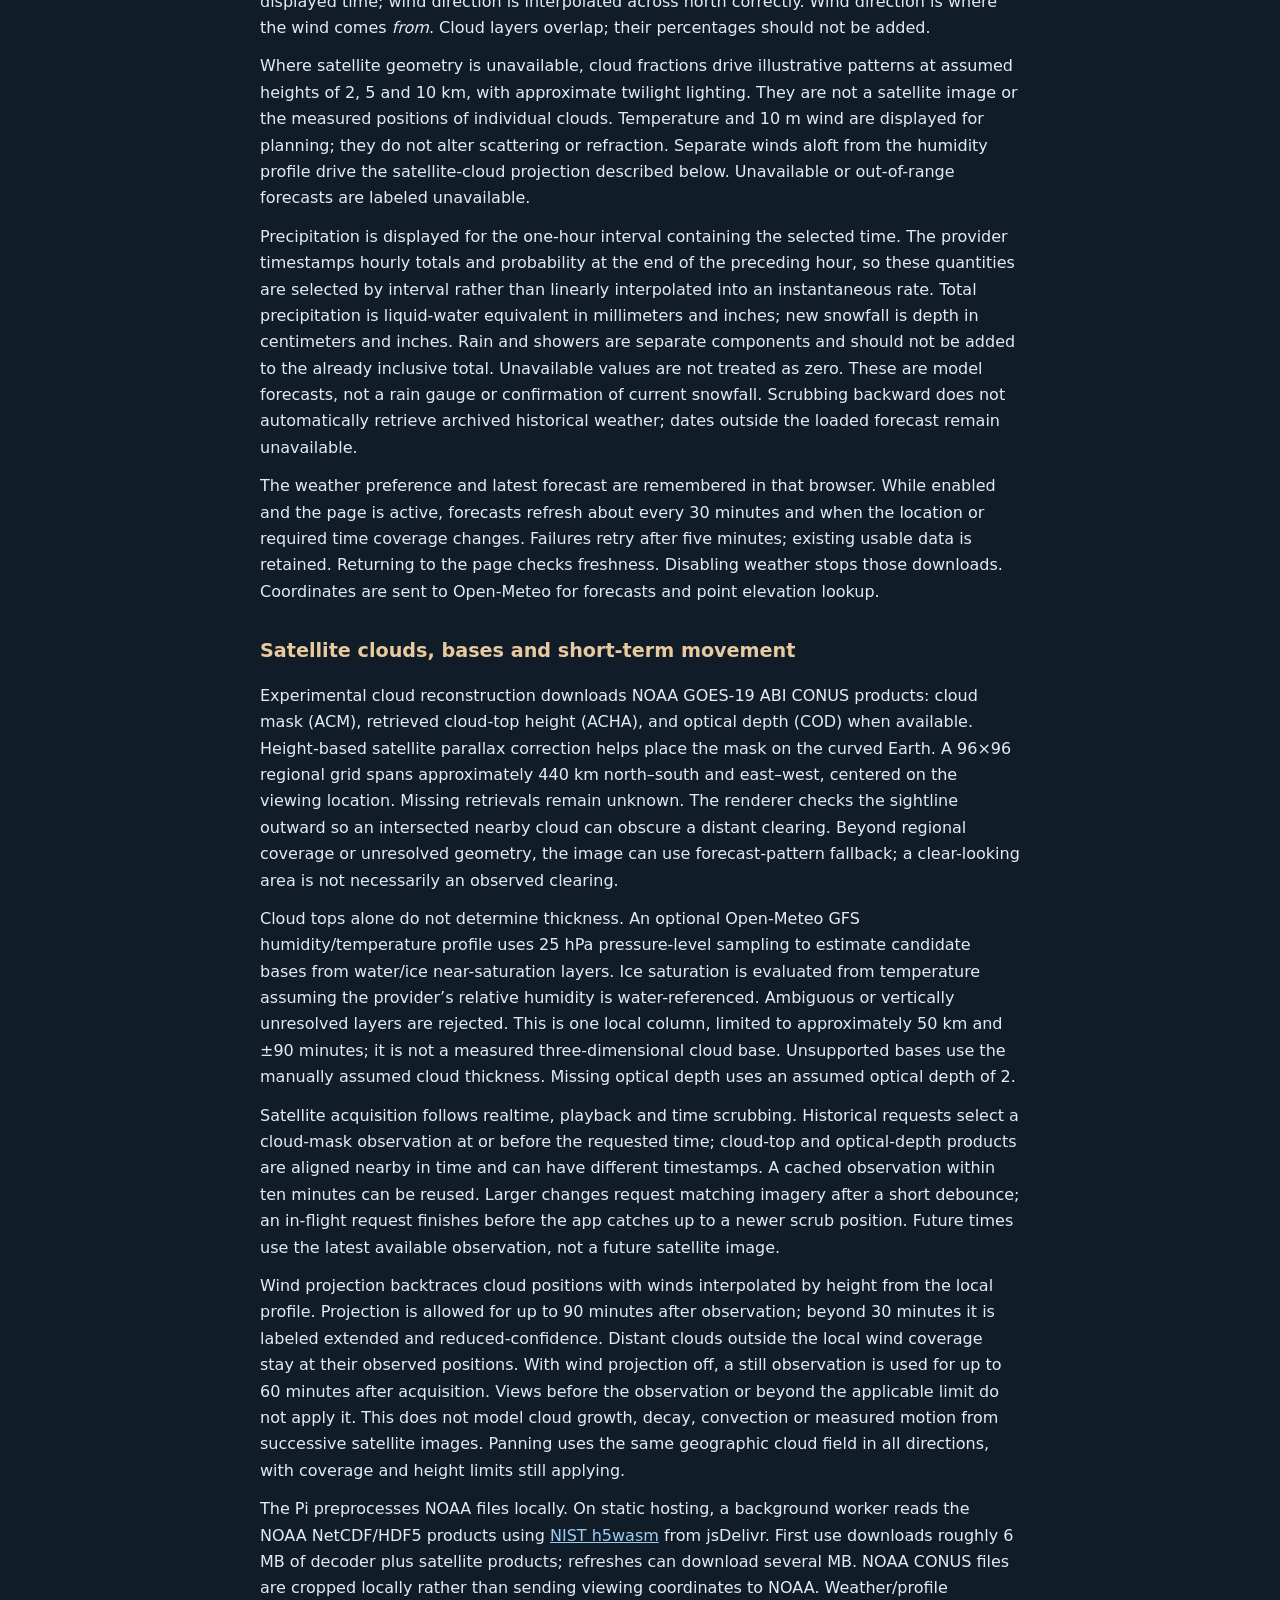
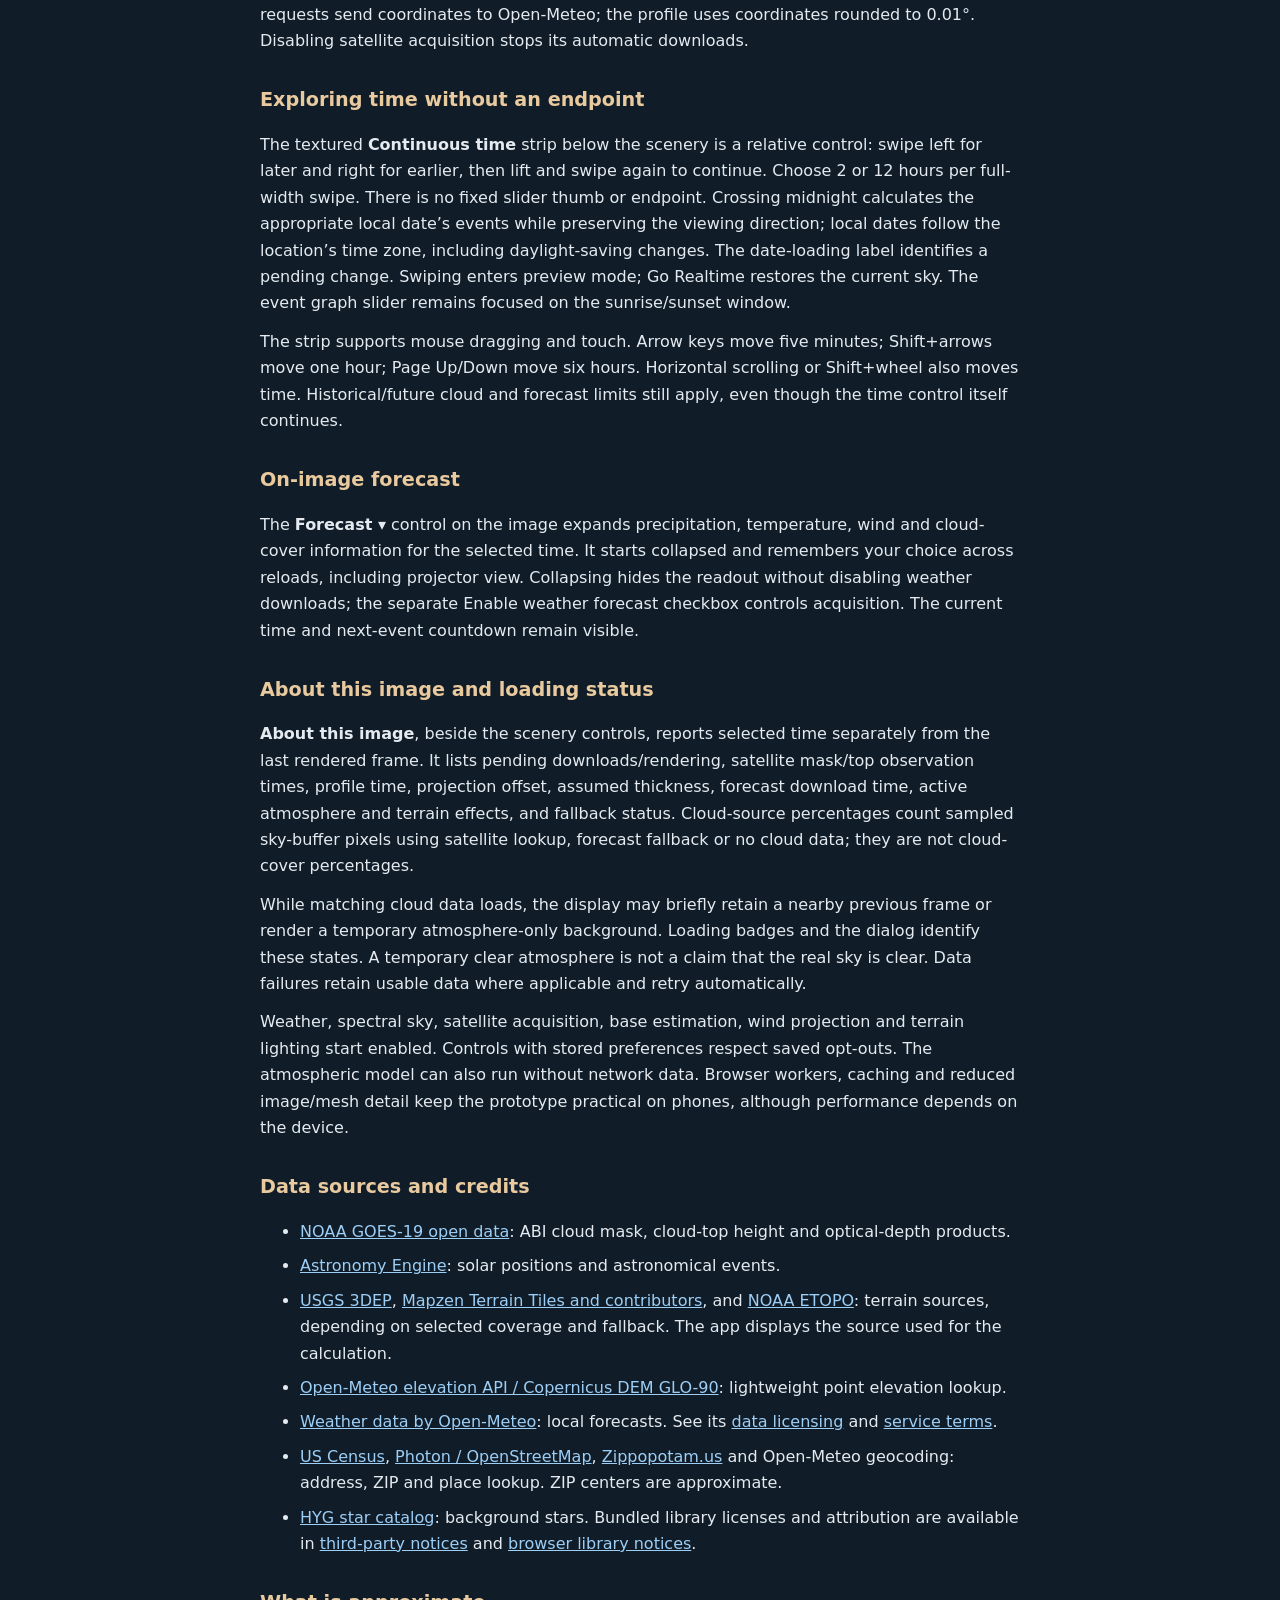
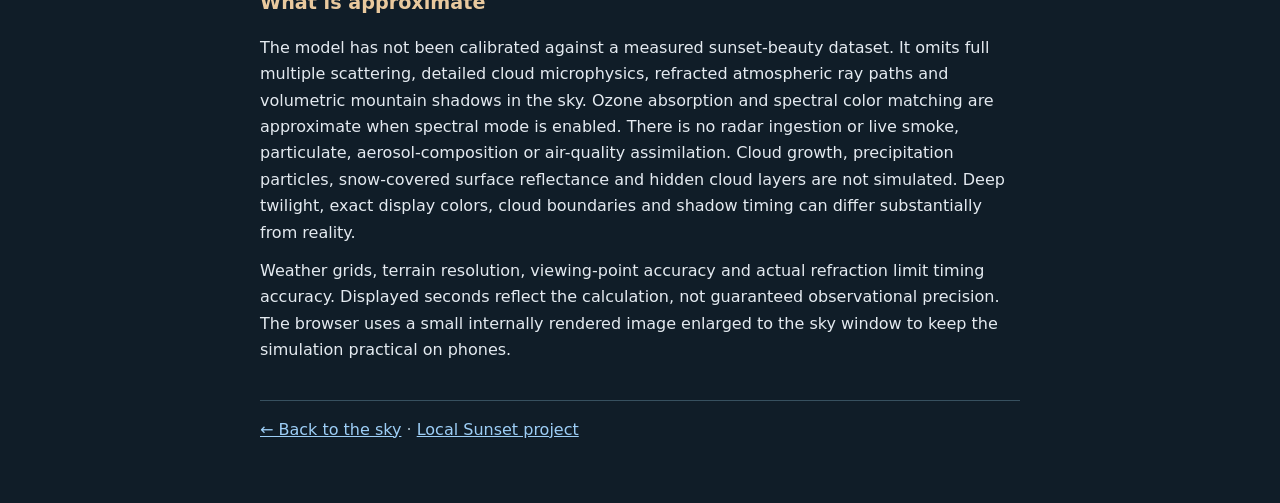
==== commit fb282be3: "Add GPU terrain rendering with spectral sunlight and focused mountain shadows" ====
--- a/prototypes/atmosphere/about.html
+++ b/prototypes/atmosphere/about.html
@@ -25,6 +25,9 @@
 <p>Spectral mode samples 16 bands from 400–700 nm and converts spectra using <a href="https://jcgt.org/published/0002/02/01/">analytic CIE matching approximations</a> and a linear sRGB transform. It assumes a 5778 K solar spectrum. A broad Chappuis-band absorption approximation and a default 300 DU ozone column model ozone’s contribution to twilight color. Ozone is assumed, not measured. Warm direct light mixed with bluer diffuse sky illumination can produce pink, purple and other twilight colors; the renderer estimates these contributions rather than applying a fixed purple filter.</p>
 <p>Cloud illumination combines attenuated direct sunlight with diffuse light from four sampled sky directions. Full atmospheric multiple scattering, detailed cloud interiors and refracted atmospheric ray paths are not modeled. Spectral effects change the image; the graph and peak timing retain the original RGB model.</p>
 <h2>Sunlight on mountains and the moving sunline</h2>
+<p><strong>GPU 3D terrain</strong> is a separate rendering mode using WebGPU where available, with WebGL 2 and Standard fallbacks. New interactive sessions start in GPU mode; saved renderer choices are respected, and unattended projector sessions retain Standard. Quality and diagnostic controls are inside the folded GPU settings section.</p>
+<p>GPU sunlight is calculated spectrally at terrain-vertex elevation, including the regional change of local solar altitude. A smoothly interpolated lookup table avoids elevation bands. The direct-light display response increases monotonically with irradiance and compresses bright daylight; it is a visual exposure calibration, not a lux measurement. Diffuse fill is derived from a cosine-weighted integration of the modeled sky hemisphere, with approximate ground reflection. This lets exposed peaks receive bright warm light while shaded slopes retain sky-colored illumination.</p>
+<p>GPU mountain shadows use a directional Sun and a focused shadow map covering nearby receivers within roughly 8 km, while retaining the wider 60 km mesh as blockers. Shadow resolution, bias and DEM sampling limit the sunline accuracy. The optional finer patch uses a 50 m mesh within 6.4 km, with source resolution varying by location. The GPU sky currently remains a clear-sky approximation: satellite cloud rendering and cloud attenuation remain in Standard. Neither mode reconstructs measured snow, trees or buildings.</p>
 <p>Optional terrain sunlight uses a cached 60 km-wide bare-earth mesh. Grid spacing is 125 m within 8 km of the observer along each mesh axis, and about 690 m outside that central area; underlying elevation-data resolution can be coarser. A background worker computes each surface point’s horizon toward the Sun, including Earth curvature and the change of solar altitude across the region. A high western ridge can receive eastern sunrise light while the valley—and your viewing location—remain in shadow.</p>
 <p>The Sun’s finite angular diameter softens the sunline. Terrain polygons are clipped across the moving illumination boundary rather than giving a whole face the average lighting of its corners. Slope normals set the cosine response to direct sunlight, and gradients smooth the shading across faces. Direct spectral transmission determines the sunlight’s color independently of cooler ambient sky light.</p>
 <p>The surface uses an assumed subdued earth/vegetation reflectance. Incoming light is multiplied by this reflectance; shared-channel highlight compression preserves color instead of clipping the terrain toward white. Haze adds a restrained distance effect. These surface colors, exposure and haze are illustrative, not measured reflectance or calibrated photometry. Actual vegetation, rock and snow cover are not reconstructed.</p>
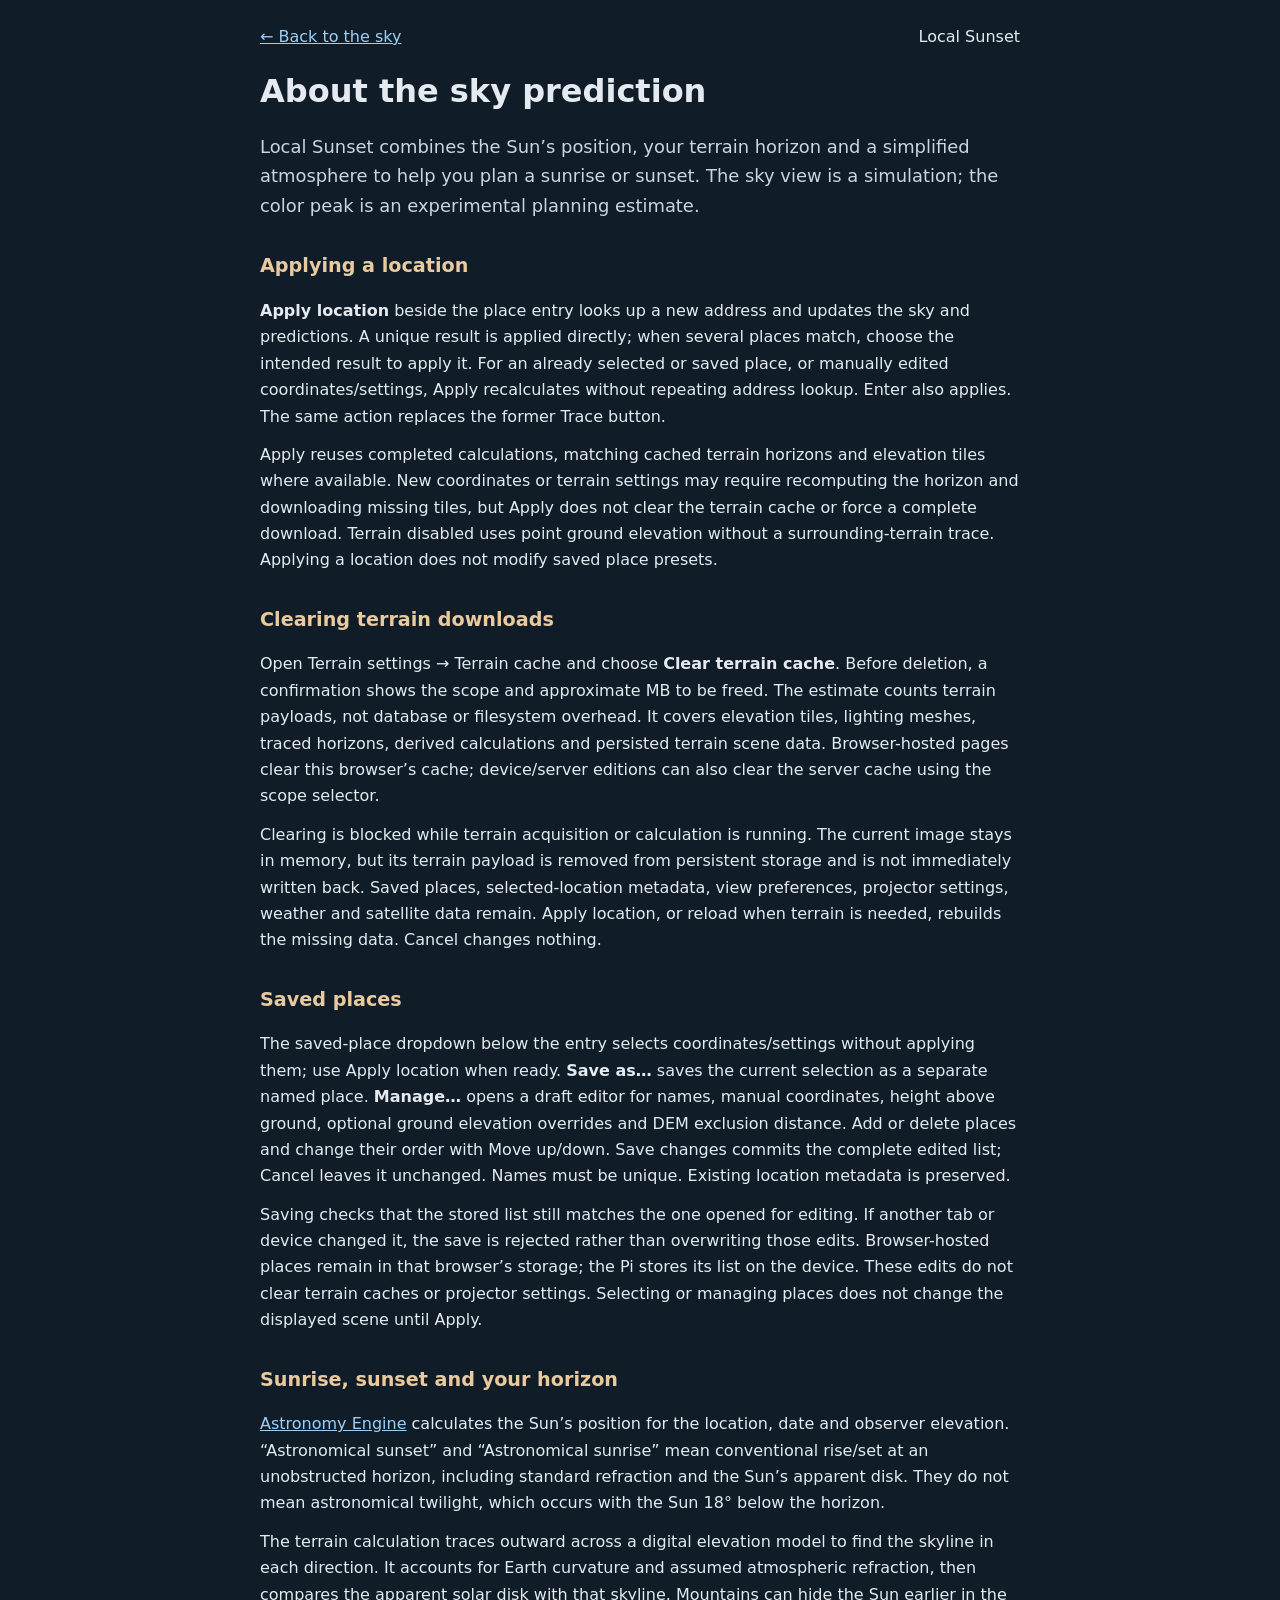
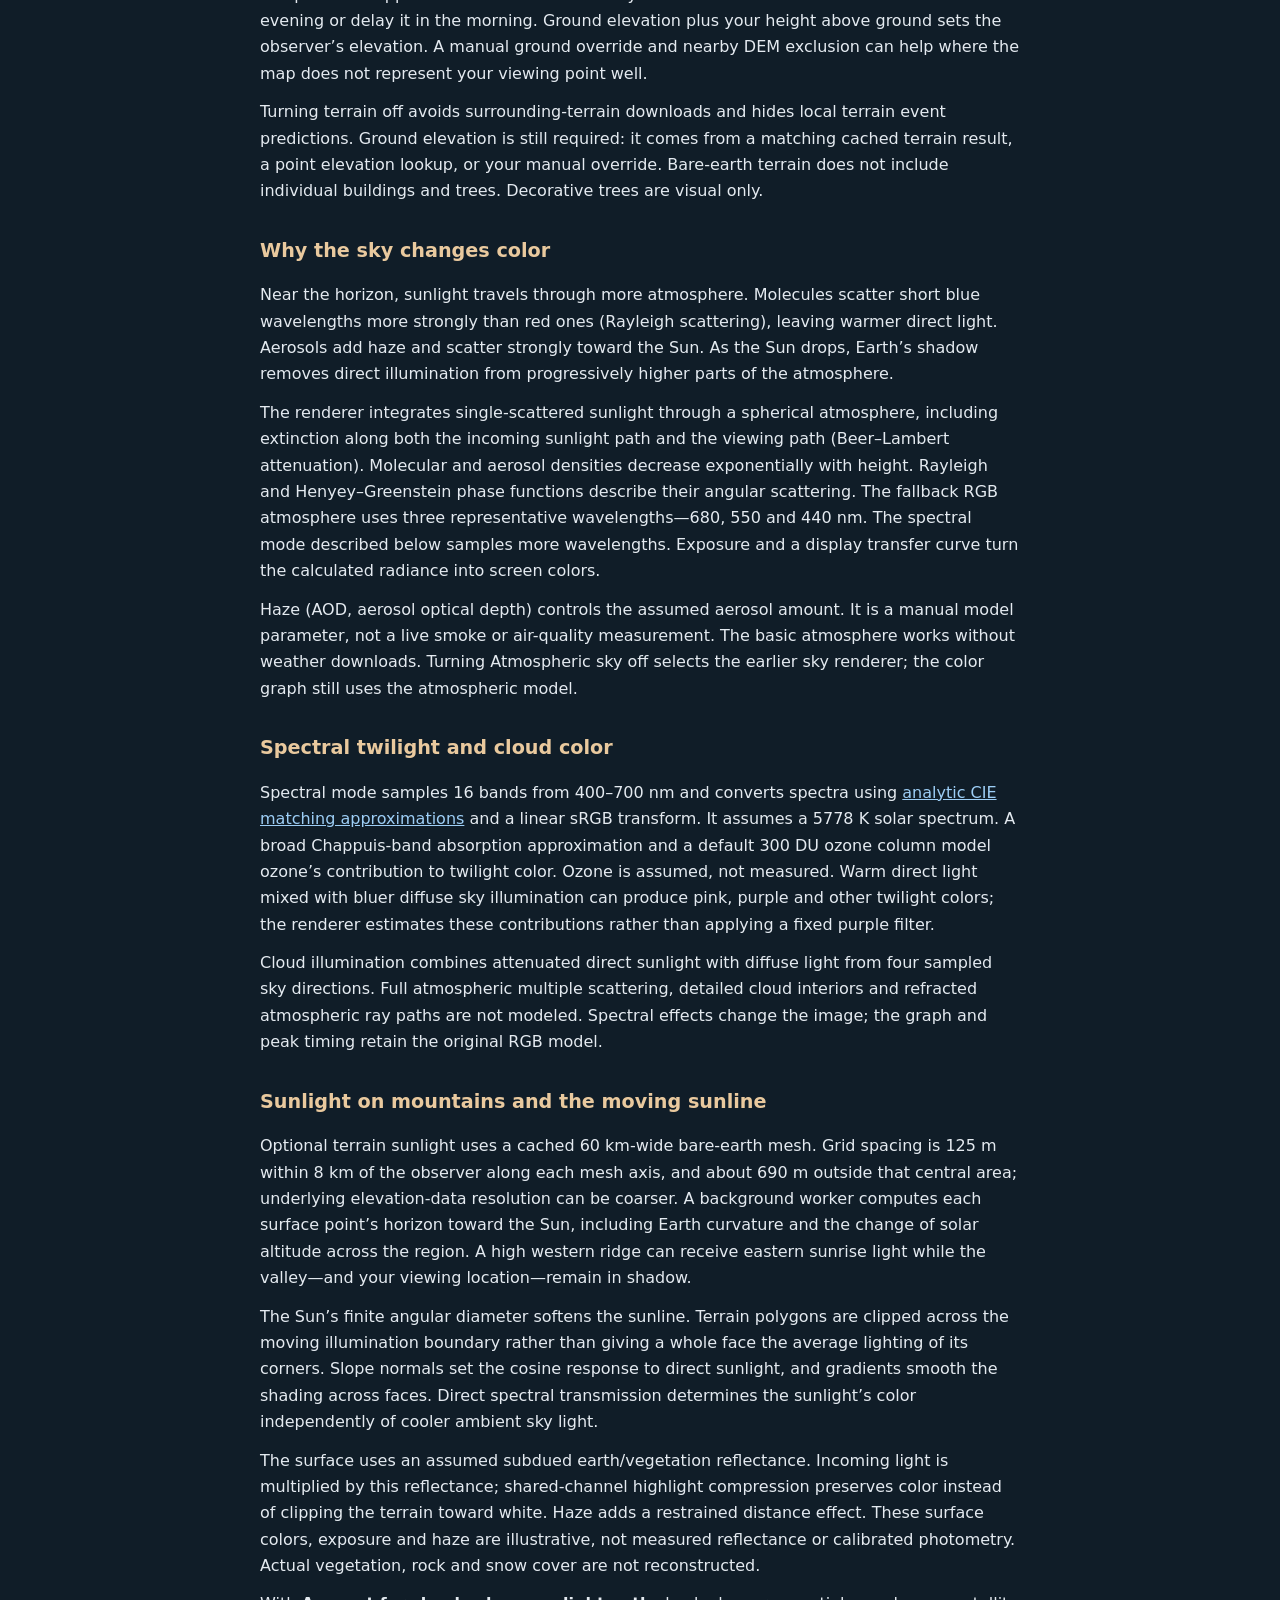
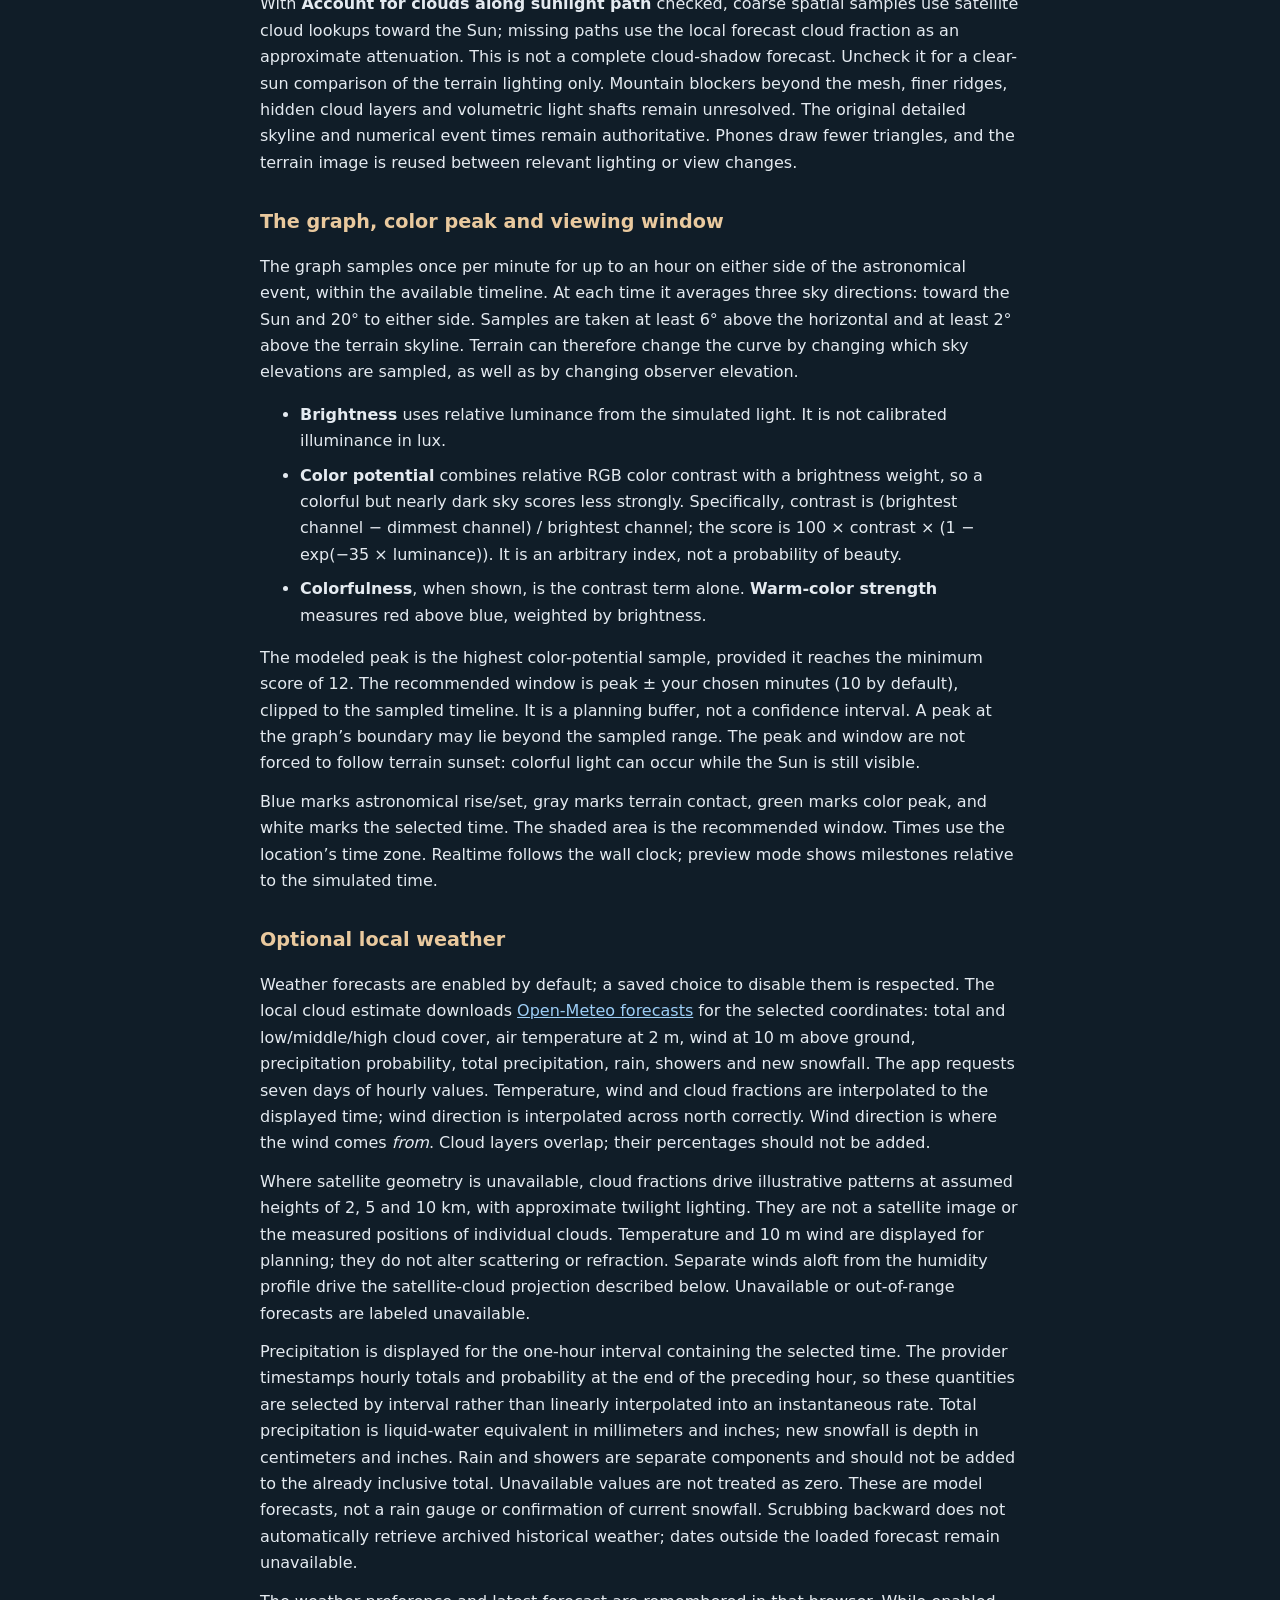
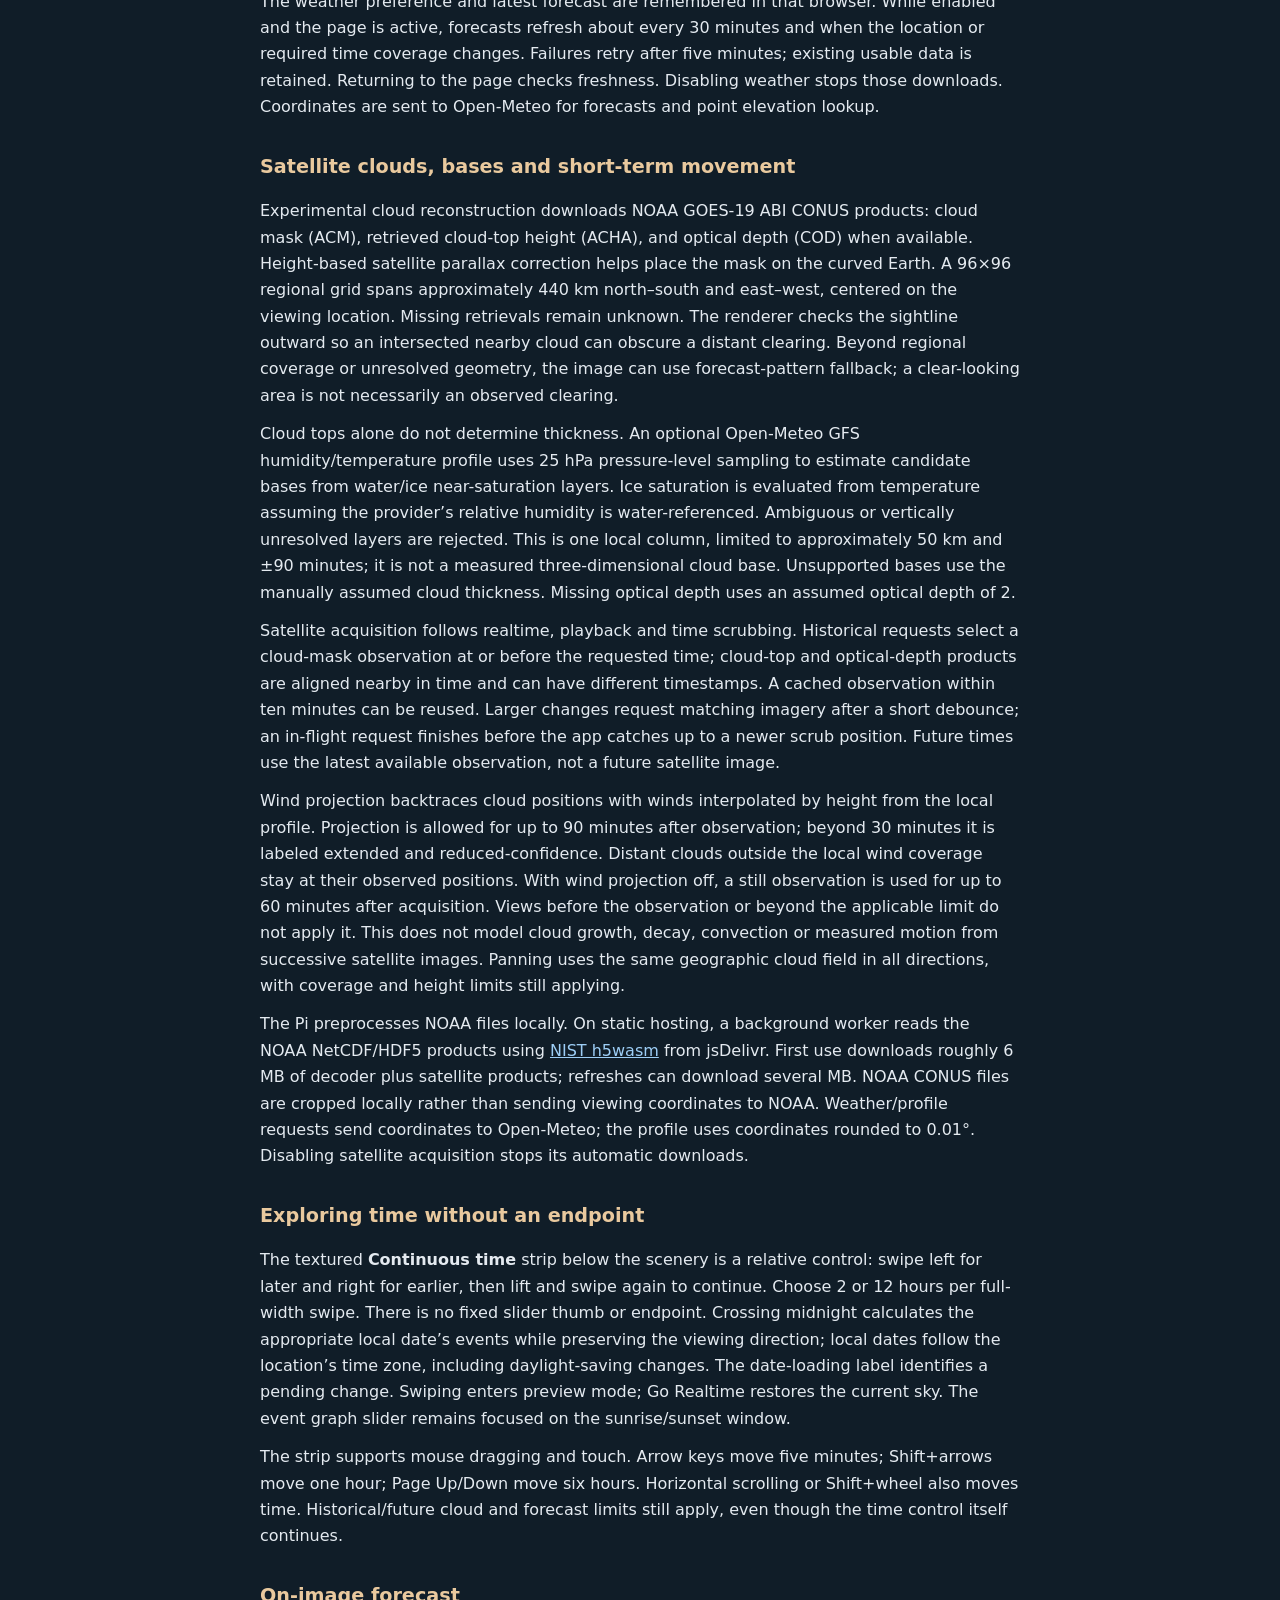
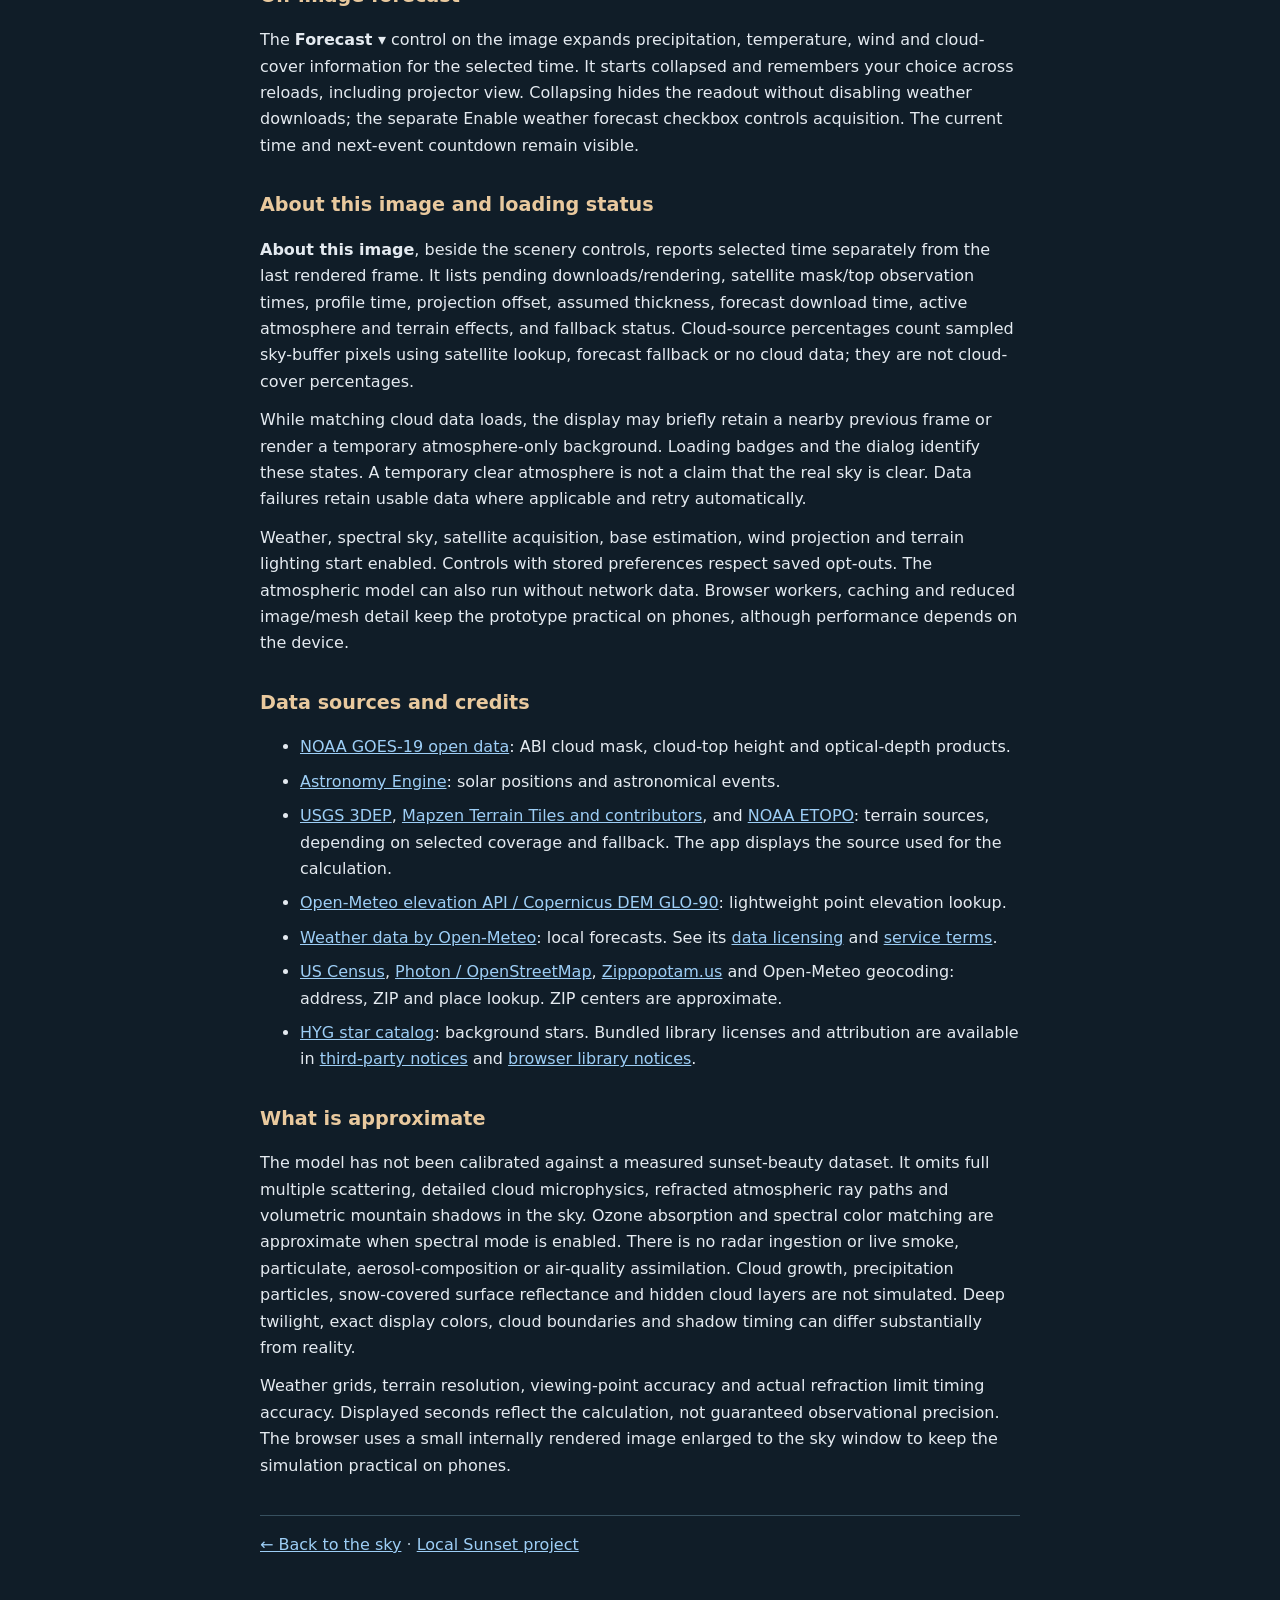
==== commit 69e67e05: "Revert "Add GPU terrain rendering with spectral sunlight and focused mountain shadows" This reverts " ====
--- a/prototypes/atmosphere/about.html
+++ b/prototypes/atmosphere/about.html
@@ -25,9 +25,6 @@
 <p>Spectral mode samples 16 bands from 400–700 nm and converts spectra using <a href="https://jcgt.org/published/0002/02/01/">analytic CIE matching approximations</a> and a linear sRGB transform. It assumes a 5778 K solar spectrum. A broad Chappuis-band absorption approximation and a default 300 DU ozone column model ozone’s contribution to twilight color. Ozone is assumed, not measured. Warm direct light mixed with bluer diffuse sky illumination can produce pink, purple and other twilight colors; the renderer estimates these contributions rather than applying a fixed purple filter.</p>
 <p>Cloud illumination combines attenuated direct sunlight with diffuse light from four sampled sky directions. Full atmospheric multiple scattering, detailed cloud interiors and refracted atmospheric ray paths are not modeled. Spectral effects change the image; the graph and peak timing retain the original RGB model.</p>
 <h2>Sunlight on mountains and the moving sunline</h2>
-<p><strong>GPU 3D terrain</strong> is a separate rendering mode using WebGPU where available, with WebGL 2 and Standard fallbacks. New interactive sessions start in GPU mode; saved renderer choices are respected, and unattended projector sessions retain Standard. Quality and diagnostic controls are inside the folded GPU settings section.</p>
-<p>GPU sunlight is calculated spectrally at terrain-vertex elevation, including the regional change of local solar altitude. A smoothly interpolated lookup table avoids elevation bands. The direct-light display response increases monotonically with irradiance and compresses bright daylight; it is a visual exposure calibration, not a lux measurement. Diffuse fill is derived from a cosine-weighted integration of the modeled sky hemisphere, with approximate ground reflection. This lets exposed peaks receive bright warm light while shaded slopes retain sky-colored illumination.</p>
-<p>GPU mountain shadows use a directional Sun and a focused shadow map covering nearby receivers within roughly 8 km, while retaining the wider 60 km mesh as blockers. Shadow resolution, bias and DEM sampling limit the sunline accuracy. The optional finer patch uses a 50 m mesh within 6.4 km, with source resolution varying by location. The GPU sky currently remains a clear-sky approximation: satellite cloud rendering and cloud attenuation remain in Standard. Neither mode reconstructs measured snow, trees or buildings.</p>
 <p>Optional terrain sunlight uses a cached 60 km-wide bare-earth mesh. Grid spacing is 125 m within 8 km of the observer along each mesh axis, and about 690 m outside that central area; underlying elevation-data resolution can be coarser. A background worker computes each surface point’s horizon toward the Sun, including Earth curvature and the change of solar altitude across the region. A high western ridge can receive eastern sunrise light while the valley—and your viewing location—remain in shadow.</p>
 <p>The Sun’s finite angular diameter softens the sunline. Terrain polygons are clipped across the moving illumination boundary rather than giving a whole face the average lighting of its corners. Slope normals set the cosine response to direct sunlight, and gradients smooth the shading across faces. Direct spectral transmission determines the sunlight’s color independently of cooler ambient sky light.</p>
 <p>The surface uses an assumed subdued earth/vegetation reflectance. Incoming light is multiplied by this reflectance; shared-channel highlight compression preserves color instead of clipping the terrain toward white. Haze adds a restrained distance effect. These surface colors, exposure and haze are illustrative, not measured reflectance or calibrated photometry. Actual vegetation, rock and snow cover are not reconstructed.</p>
